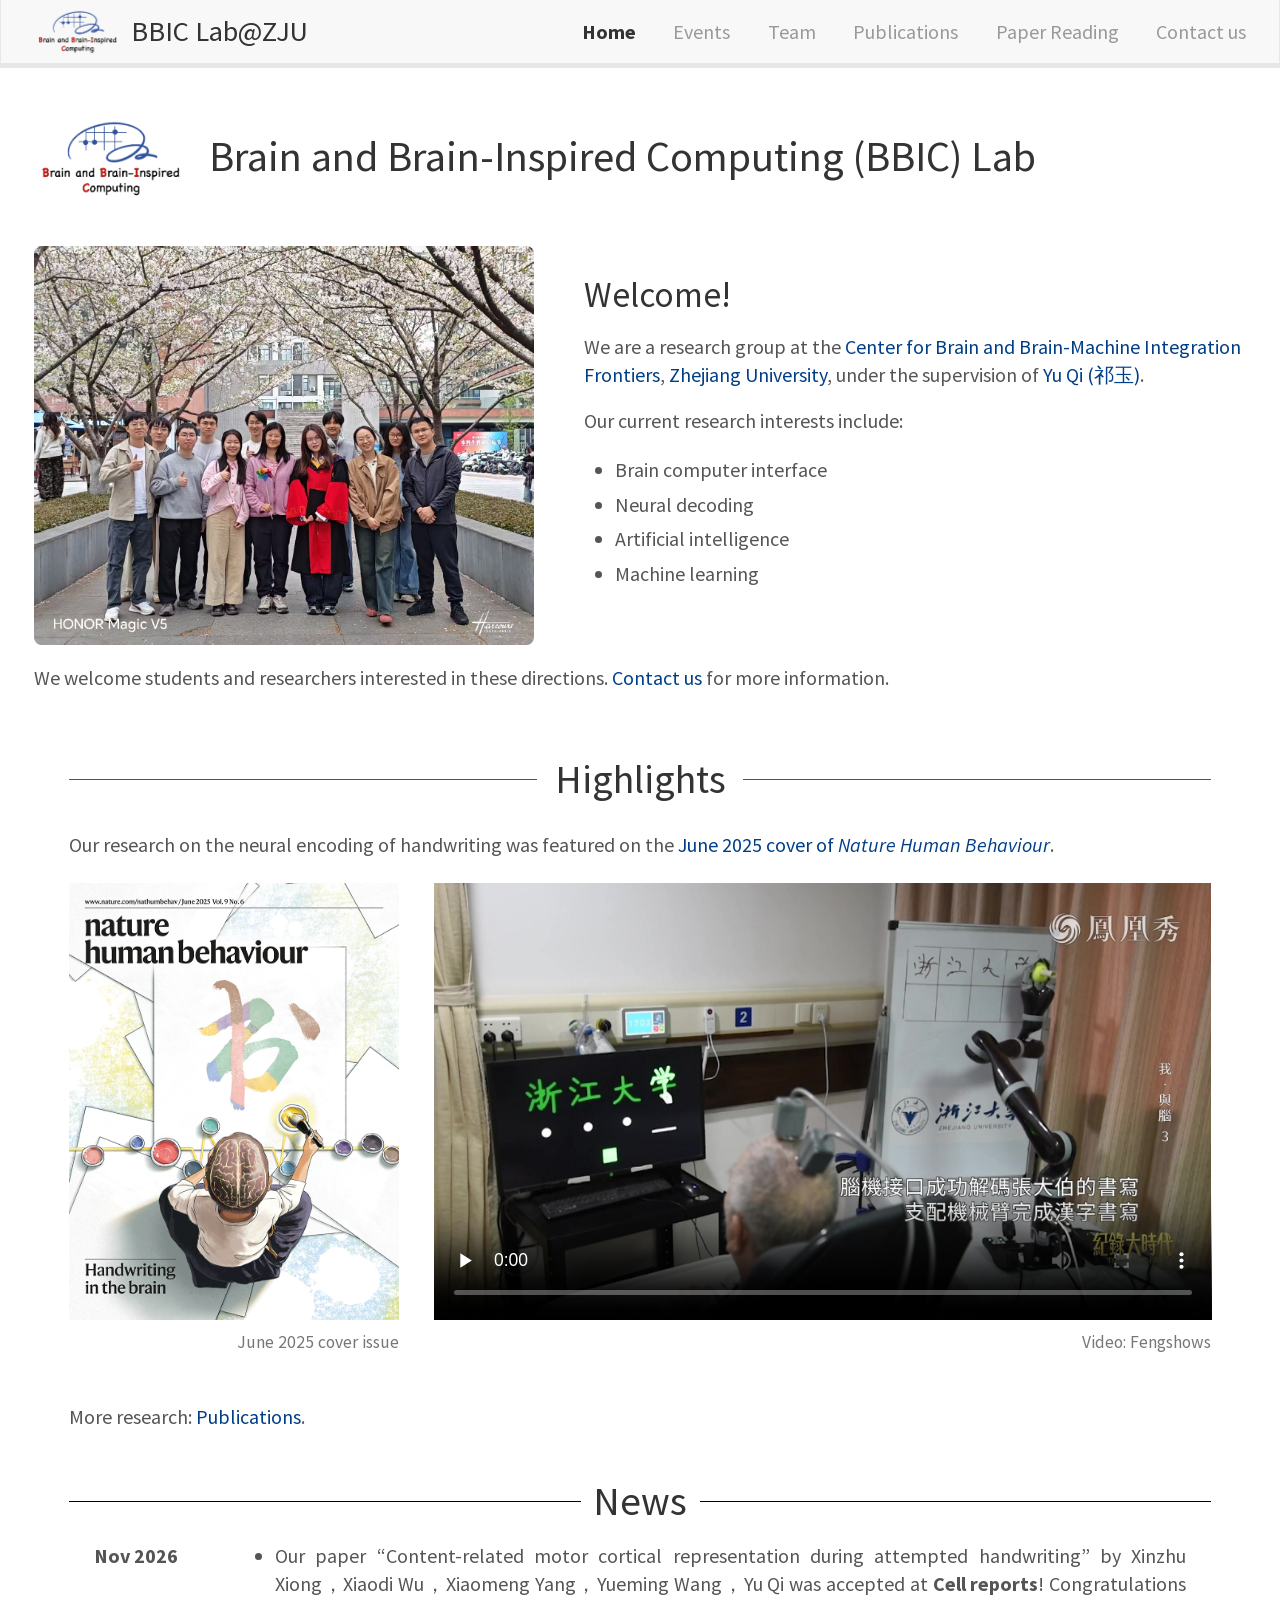
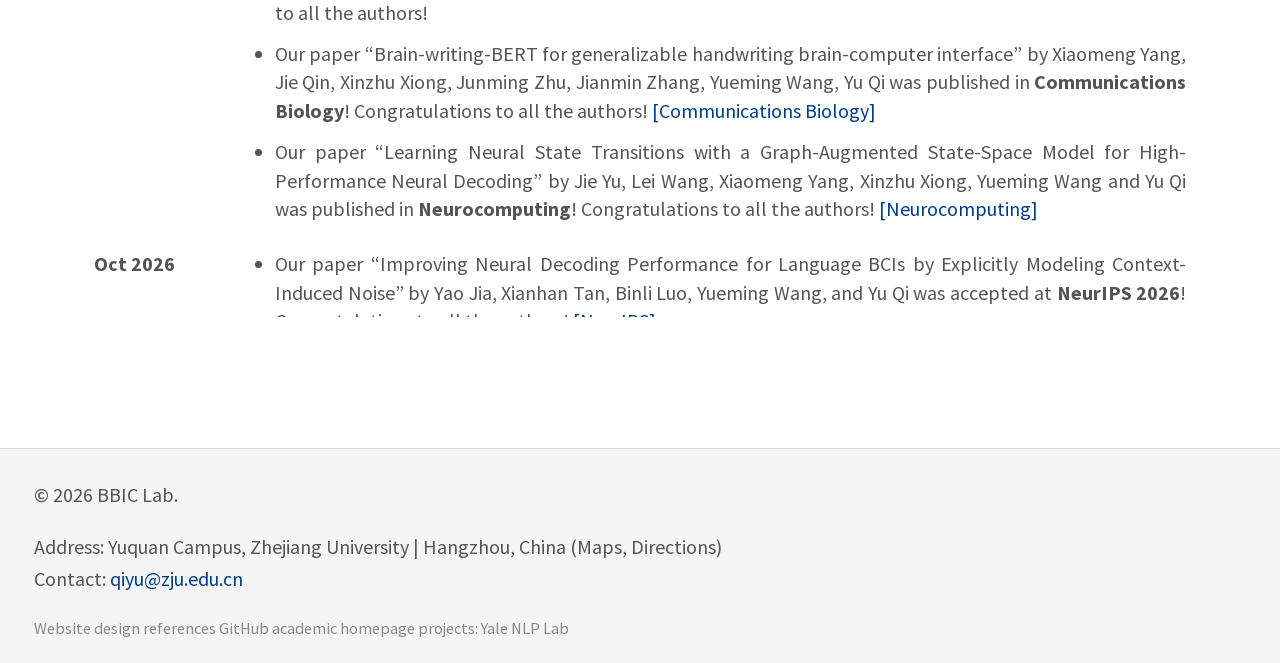
==== index.html @ d71451fb "Update student profiles" ====
<!DOCTYPE html>
<html lang="en">
<head>
  <meta charset="utf-8">
  <meta name="viewport" content="width=device-width, initial-scale=1">
  <meta name="description" content="BBIC Lab: brain-computer interfaces, neural decoding, and brain-inspired intelligence.">
  <meta name="bbic-site-version" content="8b579fb703d6">
  <title>BBIC Lab — Home</title>
  <link rel="icon" type="image/x-icon" href="./assets/lab/favicon.ico">
  <link rel="icon" type="image/png" sizes="16x16" href="./assets/lab/favicon-16x16.png">
  <link rel="icon" type="image/png" sizes="32x32" href="./assets/lab/favicon-32x32.png">
  <link rel="stylesheet" href="./assets/lab/vendor/yale-lumen.css">
  <link rel="stylesheet" href="./assets/lab/lab.css?v=5eefea63ca54">
  <script src="./assets/lab/site.js?v=d4b0a9f51aa5" defer></script>
</head>
<body class="lab-site">
  <a class="skip-link" href="#main">Skip to content</a>
  <header>
    <nav class="navbar navbar-default navbar-fixed-top" aria-label="Main navigation">
      <div class="container-fluid">
        <div class="navbar-header">
          <button class="navbar-toggle collapsed" type="button" aria-controls="lab-navigation" aria-expanded="false" aria-label="Toggle navigation" data-nav-toggle>
            <span class="icon-bar"></span><span class="icon-bar"></span><span class="icon-bar"></span>
          </button>
          <a class="navbar-brand" href="./?v=8b579fb703d6">
            <img class="lab-logo" src="./assets/lab/bbic-logo.png" width="1375" height="809" alt="">
            <span>BBIC Lab@ZJU</span>
          </a>
        </div>
        <div class="collapse navbar-collapse" id="lab-navigation">
          <ul class="nav navbar-nav navbar-right">
            <li class="active"><a href="./?v=8b579fb703d6" aria-current="page">Home</a></li><li><a href="./events/?v=8b579fb703d6">Events</a></li><li><a href="./team/?v=8b579fb703d6">Team</a></li><li><a href="./publications/?v=8b579fb703d6">Publications</a></li><li><a href="./paper-reading/?v=8b579fb703d6">Paper Reading</a></li><li><a href="./opportunities/?v=8b579fb703d6">Contact us</a></li>
          </ul>
        </div>
      </div>
    </nav>
  </header>
  <main class="container-fluid lab-main" id="main">
    <section class="home-intro" aria-labelledby="lab-title">
      <header class="home-heading">
        <img class="home-heading-logo" src="assets/lab/bbic-logo.png" width="1375" height="809" alt="BBIC Lab logo">
        <h1 id="lab-title">Brain and Brain-Inspired Computing (BBIC) Lab</h1>
      </header>
      <div class="home-intro-content">
        <figure class="home-photo">
          <img src="assets/lab/lab-group.jpg" width="1352" height="1080" alt="BBIC Lab group photo">
        </figure>
        <h2 class="welcome-title">Welcome!</h2>
        <p>We are a research group at the
          <a href="http://www.bbmi.zju.edu.cn/">Center for Brain and Brain-Machine Integration Frontiers</a>,
          <a href="https://www.zju.edu.cn/english/">Zhejiang University</a>,
          under the supervision of <a href="yuqi/">Yu Qi (祁玉)</a>.</p>
        <p>Our current research interests include:</p>
        <ul class="research-areas"><li>Brain computer interface</li><li>Neural decoding</li><li>Artificial intelligence</li><li>Machine learning</li></ul>
        <p class="home-recruitment">We welcome students and researchers interested in these directions. <a href="./opportunities/?v=8b579fb703d6">Contact us</a> for more information.</p>
      </div>
    </section>
    <section class="research-feature" aria-labelledby="research-feature-title">
      <h2 class="line-through-title" id="research-feature-title"><span>Highlights</span></h2>
      <p class="research-feature-intro">Our research on the neural encoding of handwriting was featured on the
        <a href="https://www.nature.com/nathumbehav/volumes/9/issues/6">June 2025 cover of <em>Nature Human Behaviour</em></a>.</p>
      <div class="research-media">
      <figure class="research-cover">
        <a href="https://www.nature.com/nathumbehav/volumes/9/issues/6" aria-label="View the June 2025 Nature Human Behaviour cover issue">
          <img src="assets/lab/nature-human-behaviour-june-2025.png?v=d28f32dc34e9" width="827" height="1098" loading="lazy"
            alt="Nature Human Behaviour, June 2025 cover: Handwriting in the brain">
        </a>
        <figcaption><a href="https://www.nature.com/nathumbehav/volumes/9/issues/6">June 2025 cover issue</a></figcaption>
      </figure>
      <figure class="research-video">
        <video controls playsinline preload="none" width="1920" height="1080"
          poster="assets/lab/videos/recent-research-poster.jpg?v=3a0045e89f67" aria-label="BBIC Lab research video">
          <source src="assets/lab/videos/recent-research-1080p.mp4" type="video/mp4">
          Your browser does not support embedded video. <a href="assets/lab/videos/recent-research-1080p.mp4">Download the video</a>.
        </video>
        <figcaption>Video: <a href="https://www.fengshows.com/video/14ddc23a-3da1-4588-87b2-84bfd05ef2bc">Fengshows</a></figcaption>
      </figure>
      </div>
      <p class="research-more">More research: <a href="./publications/?v=8b579fb703d6">Publications</a>.</p>
    </section>
    <section class="news-block" aria-labelledby="news-title">
      <h2 class="line-through-title" id="news-title"><span>News</span></h2>
      <div class="news-scroll" role="region" aria-label="Lab news" tabindex="0">
        <dl class="news-list">
          <div class="news-entry">
            <dt>Nov 2026</dt>
            <dd><ul><li>Our paper “Content-related motor cortical representation during attempted handwriting” by Xinzhu Xiong，Xiaodi Wu，Xiaomeng Yang，Yueming Wang，Yu Qi was accepted at <strong>Cell reports</strong>! Congratulations to all the authors!</li><li>Our paper “Brain-writing-BERT for generalizable handwriting brain-computer interface” by Xiaomeng Yang, Jie Qin, Xinzhu Xiong, Junming Zhu, Jianmin Zhang, Yueming Wang, Yu Qi was published in <strong>Communications Biology</strong>! Congratulations to all the authors! <a href="https://www.nature.com/articles/s42003-026-11194-9_reference.pdf">[Communications Biology]</a></li><li>Our paper “Learning Neural State Transitions with a Graph-Augmented State-Space Model for High-Performance Neural Decoding” by Jie Yu, Lei Wang, Xiaomeng Yang, Xinzhu Xiong, Yueming Wang and Yu Qi was published in <strong>Neurocomputing</strong>! Congratulations to all the authors! <a href="https://www.sciencedirect.com/science/article/abs/pii/S0925231226029243">[Neurocomputing]</a></li></ul></dd>
          </div>
          <div class="news-entry">
            <dt>Oct 2026</dt>
            <dd><ul><li>Our paper “Improving Neural Decoding Performance for Language BCIs by Explicitly Modeling Context-Induced Noise” by Yao Jia, Xianhan Tan, Binli Luo, Yueming Wang, and Yu Qi was accepted at <strong>NeurIPS 2026</strong>! Congratulations to all the authors! <a href="https://neurips.cc/virtual/2026/loc/sydney/poster/148927">[NeurIPS]</a></li></ul></dd>
          </div>
        </dl>
      </div>
    </section>
  </main>
  <footer class="lab-footer">
    <div class="container-fluid">
      <p>© 2026 BBIC Lab.</p>
      <p>Address: Yuquan Campus, <a href="https://www.zju.edu.cn/english/">Zhejiang University</a> | Hangzhou, China
        (<a href="https://www.google.com/maps/search/?api=1&amp;query=Yuquan+Campus%2C+Zhejiang+University%2C+Hangzhou%2C+China" target="_blank" rel="noopener noreferrer">Maps</a>,
        <a href="https://www.google.com/maps/dir/?api=1&amp;destination=Yuquan+Campus%2C+Zhejiang+University%2C+Hangzhou%2C+China" target="_blank" rel="noopener noreferrer">Directions</a>)<br>
        Contact: <a href="mailto:qiyu@zju.edu.cn">qiyu@zju.edu.cn</a></p>
      <p class="design-credit">Website design references GitHub academic homepage projects:
        <a href="https://github.com/yale-nlp/yale-nlp.github.io">Yale NLP Lab</a></p>
    </div>
  </footer>
</body>
</html>
---- assets/lab/vendor/yale-lumen.css ----
/* Adapted from Yale NLP Lab: https://github.com/yale-nlp/yale-nlp.github.io
 * Bootstrap / Bootswatch Lumen; original copyright notices follow.
 * Local changes: self-host Source Sans Pro; remove an unused placeholder font-face.
 * Provenance: docs/design-sources.md. Third-party notices: LICENSES.txt, fonts/OFL.txt.
 */
@font-face{font-family:'Source Sans Pro';font-style:normal;font-weight:300;font-display:swap;src:url('fonts/SourceSansPro-Light.ttf') format('truetype');}
@font-face{font-family:'Source Sans Pro';font-style:normal;font-weight:400;font-display:swap;src:url('fonts/SourceSansPro-Regular.ttf') format('truetype');}
@font-face{font-family:'Source Sans Pro';font-style:normal;font-weight:700;font-display:swap;src:url('fonts/SourceSansPro-Bold.ttf') format('truetype');}
@font-face{font-family:'Source Sans Pro';font-style:italic;font-weight:400;font-display:swap;src:url('fonts/SourceSansPro-Italic.ttf') format('truetype');}
/*!
 * Bootstrap v3.3.7 (http://getbootstrap.com)
 * Copyright 2011-2016 Twitter, Inc.
 * Licensed under MIT (https://github.com/twbs/bootstrap/blob/master/LICENSE)
 *//*! normalize.css v3.0.3 | MIT License | github.com/necolas/normalize.css */html{font-family:sans-serif;-ms-text-size-adjust:100%;-webkit-text-size-adjust:100%}body{margin:0}article,aside,details,figcaption,figure,footer,header,hgroup,main,menu,nav,section,summary{display:block}audio,canvas,progress,video{display:inline-block;vertical-align:baseline}audio:not([controls]){display:none;height:0}[hidden],template{display:none}a{background-color:transparent}a:active,a:hover{outline:0}abbr[title]{border-bottom:1px dotted}b,strong{font-weight:bold}dfn{font-style:italic}h1{font-size:2em;margin:0.67em 0}mark{background:#ff0;color:#000}small{font-size:80%}sub,sup{font-size:75%;line-height:0;position:relative;vertical-align:baseline}sup{top:-0.5em}sub{bottom:-0.25em}img{border:0}svg:not(:root){overflow:hidden}figure{margin:1em 40px}hr{box-sizing:content-box;height:0}pre{overflow:auto}code,kbd,pre,samp{font-family:monospace, monospace;font-size:1em}button,input,optgroup,select,textarea{color:inherit;font:inherit;margin:0}button{overflow:visible}button,select{text-transform:none}button,html input[type="button"],input[type="reset"],input[type="submit"]{-webkit-appearance:button;cursor:pointer}button[disabled],html input[disabled]{cursor:default}button::-moz-focus-inner,input::-moz-focus-inner{border:0;padding:0}input{line-height:normal}input[type="checkbox"],input[type="radio"]{box-sizing:border-box;padding:0}input[type="number"]::-webkit-inner-spin-button,input[type="number"]::-webkit-outer-spin-button{height:auto}input[type="search"]{-webkit-appearance:textfield;box-sizing:content-box}input[type="search"]::-webkit-search-cancel-button,input[type="search"]::-webkit-search-decoration{-webkit-appearance:none}fieldset{border:1px solid #c0c0c0;margin:0 2px;padding:0.35em 0.625em 0.75em}legend{border:0;padding:0}textarea{overflow:auto}optgroup{font-weight:bold}table{border-collapse:collapse;border-spacing:0}td,th{padding:0}/*! Source: https://github.com/h5bp/html5-boilerplate/blob/master/src/css/main.css */@media print{*,*:before,*:after{background:transparent !important;color:#000 !important;box-shadow:none !important;text-shadow:none !important}a,a:visited{text-decoration:underline}a[href]:after{content:" (" attr(href) ")"}abbr[title]:after{content:" (" attr(title) ")"}a[href^="#"]:after,a[href^="javascript:"]:after{content:""}pre,blockquote{border:1px solid #999;page-break-inside:avoid}thead{display:table-header-group}tr,img{page-break-inside:avoid}img{max-width:100% !important}p,h2,h3{orphans:3;widows:3}h2,h3{page-break-after:avoid}.navbar{display:none}.btn>.caret,.dropup>.btn>.caret{border-top-color:#000 !important}.label{border:1px solid #000}.table{border-collapse:collapse !important}.table td,.table th{background-color:#fff !important}.table-bordered th,.table-bordered td{border:1px solid #ddd !important}}.glyphicon{position:relative;top:1px;display:inline-block;font-family:'Open Sans';font-style:normal;font-weight:normal;line-height:1;-webkit-font-smoothing:antialiased;-moz-osx-font-smoothing:grayscale}.glyphicon-asterisk:before{content:"\002a"}.glyphicon-plus:before{content:"\002b"}.glyphicon-euro:before,.glyphicon-eur:before{content:"\20ac"}.glyphicon-minus:before{content:"\2212"}.glyphicon-cloud:before{content:"\2601"}.glyphicon-envelope:before{content:"\2709"}.glyphicon-pencil:before{content:"\270f"}.glyphicon-glass:before{content:"\e001"}.glyphicon-music:before{content:"\e002"}.glyphicon-search:before{content:"\e003"}.glyphicon-heart:before{content:"\e005"}.glyphicon-star:before{content:"\e006"}.glyphicon-star-empty:before{content:"\e007"}.glyphicon-user:before{content:"\e008"}.glyphicon-film:before{content:"\e009"}.glyphicon-th-large:before{content:"\e010"}.glyphicon-th:before{content:"\e011"}.glyphicon-th-list:before{content:"\e012"}.glyphicon-ok:before{content:"\e013"}.glyphicon-remove:before{content:"\e014"}.glyphicon-zoom-in:before{content:"\e015"}.glyphicon-zoom-out:before{content:"\e016"}.glyphicon-off:before{content:"\e017"}.glyphicon-signal:before{content:"\e018"}.glyphicon-cog:before{content:"\e019"}.glyphicon-trash:before{content:"\e020"}.glyphicon-home:before{content:"\e021"}.glyphicon-file:before{content:"\e022"}.glyphicon-time:before{content:"\e023"}.glyphicon-road:before{content:"\e024"}.glyphicon-download-alt:before{content:"\e025"}.glyphicon-download:before{content:"\e026"}.glyphicon-upload:before{content:"\e027"}.glyphicon-inbox:before{content:"\e028"}.glyphicon-play-circle:before{content:"\e029"}.glyphicon-repeat:before{content:"\e030"}.glyphicon-refresh:before{content:"\e031"}.glyphicon-list-alt:before{content:"\e032"}.glyphicon-lock:before{content:"\e033"}.glyphicon-flag:before{content:"\e034"}.glyphicon-headphones:before{content:"\e035"}.glyphicon-volume-off:before{content:"\e036"}.glyphicon-volume-down:before{content:"\e037"}.glyphicon-volume-up:before{content:"\e038"}.glyphicon-qrcode:before{content:"\e039"}.glyphicon-barcode:before{content:"\e040"}.glyphicon-tag:before{content:"\e041"}.glyphicon-tags:before{content:"\e042"}.glyphicon-book:before{content:"\e043"}.glyphicon-bookmark:before{content:"\e044"}.glyphicon-print:before{content:"\e045"}.glyphicon-camera:before{content:"\e046"}.glyphicon-font:before{content:"\e047"}.glyphicon-bold:before{content:"\e048"}.glyphicon-italic:before{content:"\e049"}.glyphicon-text-height:before{content:"\e050"}.glyphicon-text-width:before{content:"\e051"}.glyphicon-align-left:before{content:"\e052"}.glyphicon-align-center:before{content:"\e053"}.glyphicon-align-right:before{content:"\e054"}.glyphicon-align-justify:before{content:"\e055"}.glyphicon-list:before{content:"\e056"}.glyphicon-indent-left:before{content:"\e057"}.glyphicon-indent-right:before{content:"\e058"}.glyphicon-facetime-video:before{content:"\e059"}.glyphicon-picture:before{content:"\e060"}.glyphicon-map-marker:before{content:"\e062"}.glyphicon-adjust:before{content:"\e063"}.glyphicon-tint:before{content:"\e064"}.glyphicon-edit:before{content:"\e065"}.glyphicon-share:before{content:"\e066"}.glyphicon-check:before{content:"\e067"}.glyphicon-move:before{content:"\e068"}.glyphicon-step-backward:before{content:"\e069"}.glyphicon-fast-backward:before{content:"\e070"}.glyphicon-backward:before{content:"\e071"}.glyphicon-play:before{content:"\e072"}.glyphicon-pause:before{content:"\e073"}.glyphicon-stop:before{content:"\e074"}.glyphicon-forward:before{content:"\e075"}.glyphicon-fast-forward:before{content:"\e076"}.glyphicon-step-forward:before{content:"\e077"}.glyphicon-eject:before{content:"\e078"}.glyphicon-chevron-left:before{content:"\e079"}.glyphicon-chevron-right:before{content:"\e080"}.glyphicon-plus-sign:before{content:"\e081"}.glyphicon-minus-sign:before{content:"\e082"}.glyphicon-remove-sign:before{content:"\e083"}.glyphicon-ok-sign:before{content:"\e084"}.glyphicon-question-sign:before{content:"\e085"}.glyphicon-info-sign:before{content:"\e086"}.glyphicon-screenshot:before{content:"\e087"}.glyphicon-remove-circle:before{content:"\e088"}.glyphicon-ok-circle:before{content:"\e089"}.glyphicon-ban-circle:before{content:"\e090"}.glyphicon-arrow-left:before{content:"\e091"}.glyphicon-arrow-right:before{content:"\e092"}.glyphicon-arrow-up:before{content:"\e093"}.glyphicon-arrow-down:before{content:"\e094"}.glyphicon-share-alt:before{content:"\e095"}.glyphicon-resize-full:before{content:"\e096"}.glyphicon-resize-small:before{content:"\e097"}.glyphicon-exclamation-sign:before{content:"\e101"}.glyphicon-gift:before{content:"\e102"}.glyphicon-leaf:before{content:"\e103"}.glyphicon-fire:before{content:"\e104"}.glyphicon-eye-open:before{content:"\e105"}.glyphicon-eye-close:before{content:"\e106"}.glyphicon-warning-sign:before{content:"\e107"}.glyphicon-plane:before{content:"\e108"}.glyphicon-calendar:before{content:"\e109"}.glyphicon-random:before{content:"\e110"}.glyphicon-comment:before{content:"\e111"}.glyphicon-magnet:before{content:"\e112"}.glyphicon-chevron-up:before{content:"\e113"}.glyphicon-chevron-down:before{content:"\e114"}.glyphicon-retweet:before{content:"\e115"}.glyphicon-shopping-cart:before{content:"\e116"}.glyphicon-folder-close:before{content:"\e117"}.glyphicon-folder-open:before{content:"\e118"}.glyphicon-resize-vertical:before{content:"\e119"}.glyphicon-resize-horizontal:before{content:"\e120"}.glyphicon-hdd:before{content:"\e121"}.glyphicon-bullhorn:before{content:"\e122"}.glyphicon-bell:before{content:"\e123"}.glyphicon-certificate:before{content:"\e124"}.glyphicon-thumbs-up:before{content:"\e125"}.glyphicon-thumbs-down:before{content:"\e126"}.glyphicon-hand-right:before{content:"\e127"}.glyphicon-hand-left:before{content:"\e128"}.glyphicon-hand-up:before{content:"\e129"}.glyphicon-hand-down:before{content:"\e130"}.glyphicon-circle-arrow-right:before{content:"\e131"}.glyphicon-circle-arrow-left:before{content:"\e132"}.glyphicon-circle-arrow-up:before{content:"\e133"}.glyphicon-circle-arrow-down:before{content:"\e134"}.glyphicon-globe:before{content:"\e135"}.glyphicon-wrench:before{content:"\e136"}.glyphicon-tasks:before{content:"\e137"}.glyphicon-filter:before{content:"\e138"}.glyphicon-briefcase:before{content:"\e139"}.glyphicon-fullscreen:before{content:"\e140"}.glyphicon-dashboard:before{content:"\e141"}.glyphicon-paperclip:before{content:"\e142"}.glyphicon-heart-empty:before{content:"\e143"}.glyphicon-link:before{content:"\e144"}.glyphicon-phone:before{content:"\e145"}.glyphicon-pushpin:before{content:"\e146"}.glyphicon-usd:before{content:"\e148"}.glyphicon-gbp:before{content:"\e149"}.glyphicon-sort:before{content:"\e150"}.glyphicon-sort-by-alphabet:before{content:"\e151"}.glyphicon-sort-by-alphabet-alt:before{content:"\e152"}.glyphicon-sort-by-order:before{content:"\e153"}.glyphicon-sort-by-order-alt:before{content:"\e154"}.glyphicon-sort-by-attributes:before{content:"\e155"}.glyphicon-sort-by-attributes-alt:before{content:"\e156"}.glyphicon-unchecked:before{content:"\e157"}.glyphicon-expand:before{content:"\e158"}.glyphicon-collapse-down:before{content:"\e159"}.glyphicon-collapse-up:before{content:"\e160"}.glyphicon-log-in:before{content:"\e161"}.glyphicon-flash:before{content:"\e162"}.glyphicon-log-out:before{content:"\e163"}.glyphicon-new-window:before{content:"\e164"}.glyphicon-record:before{content:"\e165"}.glyphicon-save:before{content:"\e166"}.glyphicon-open:before{content:"\e167"}.glyphicon-saved:before{content:"\e168"}.glyphicon-import:before{content:"\e169"}.glyphicon-export:before{content:"\e170"}.glyphicon-send:before{content:"\e171"}.glyphicon-floppy-disk:before{content:"\e172"}.glyphicon-floppy-saved:before{content:"\e173"}.glyphicon-floppy-remove:before{content:"\e174"}.glyphicon-floppy-save:before{content:"\e175"}.glyphicon-floppy-open:before{content:"\e176"}.glyphicon-credit-card:before{content:"\e177"}.glyphicon-transfer:before{content:"\e178"}.glyphicon-cutlery:before{content:"\e179"}.glyphicon-header:before{content:"\e180"}.glyphicon-compressed:before{content:"\e181"}.glyphicon-earphone:before{content:"\e182"}.glyphicon-phone-alt:before{content:"\e183"}.glyphicon-tower:before{content:"\e184"}.glyphicon-stats:before{content:"\e185"}.glyphicon-sd-video:before{content:"\e186"}.glyphicon-hd-video:before{content:"\e187"}.glyphicon-subtitles:before{content:"\e188"}.glyphicon-sound-stereo:before{content:"\e189"}.glyphicon-sound-dolby:before{content:"\e190"}.glyphicon-sound-5-1:before{content:"\e191"}.glyphicon-sound-6-1:before{content:"\e192"}.glyphicon-sound-7-1:before{content:"\e193"}.glyphicon-copyright-mark:before{content:"\e194"}.glyphicon-registration-mark:before{content:"\e195"}.glyphicon-cloud-download:before{content:"\e197"}.glyphicon-cloud-upload:before{content:"\e198"}.glyphicon-tree-conifer:before{content:"\e199"}.glyphicon-tree-deciduous:before{content:"\e200"}.glyphicon-cd:before{content:"\e201"}.glyphicon-save-file:before{content:"\e202"}.glyphicon-open-file:before{content:"\e203"}.glyphicon-level-up:before{content:"\e204"}.glyphicon-copy:before{content:"\e205"}.glyphicon-paste:before{content:"\e206"}.glyphicon-alert:before{content:"\e209"}.glyphicon-equalizer:before{content:"\e210"}.glyphicon-king:before{content:"\e211"}.glyphicon-queen:before{content:"\e212"}.glyphicon-pawn:before{content:"\e213"}.glyphicon-bishop:before{content:"\e214"}.glyphicon-knight:before{content:"\e215"}.glyphicon-baby-formula:before{content:"\e216"}.glyphicon-tent:before{content:"\26fa"}.glyphicon-blackboard:before{content:"\e218"}.glyphicon-bed:before{content:"\e219"}.glyphicon-apple:before{content:"\f8ff"}.glyphicon-erase:before{content:"\e221"}.glyphicon-hourglass:before{content:"\231b"}.glyphicon-lamp:before{content:"\e223"}.glyphicon-duplicate:before{content:"\e224"}.glyphicon-piggy-bank:before{content:"\e225"}.glyphicon-scissors:before{content:"\e226"}.glyphicon-bitcoin:before{content:"\e227"}.glyphicon-btc:before{content:"\e227"}.glyphicon-xbt:before{content:"\e227"}.glyphicon-yen:before{content:"\00a5"}.glyphicon-jpy:before{content:"\00a5"}.glyphicon-ruble:before{content:"\20bd"}.glyphicon-rub:before{content:"\20bd"}.glyphicon-scale:before{content:"\e230"}.glyphicon-ice-lolly:before{content:"\e231"}.glyphicon-ice-lolly-tasted:before{content:"\e232"}.glyphicon-education:before{content:"\e233"}.glyphicon-option-horizontal:before{content:"\e234"}.glyphicon-option-vertical:before{content:"\e235"}.glyphicon-menu-hamburger:before{content:"\e236"}.glyphicon-modal-window:before{content:"\e237"}.glyphicon-oil:before{content:"\e238"}.glyphicon-grain:before{content:"\e239"}.glyphicon-sunglasses:before{content:"\e240"}.glyphicon-text-size:before{content:"\e241"}.glyphicon-text-color:before{content:"\e242"}.glyphicon-text-background:before{content:"\e243"}.glyphicon-object-align-top:before{content:"\e244"}.glyphicon-object-align-bottom:before{content:"\e245"}.glyphicon-object-align-horizontal:before{content:"\e246"}.glyphicon-object-align-left:before{content:"\e247"}.glyphicon-object-align-vertical:before{content:"\e248"}.glyphicon-object-align-right:before{content:"\e249"}.glyphicon-triangle-right:before{content:"\e250"}.glyphicon-triangle-left:before{content:"\e251"}.glyphicon-triangle-bottom:before{content:"\e252"}.glyphicon-triangle-top:before{content:"\e253"}.glyphicon-console:before{content:"\e254"}.glyphicon-superscript:before{content:"\e255"}.glyphicon-subscript:before{content:"\e256"}.glyphicon-menu-left:before{content:"\e257"}.glyphicon-menu-right:before{content:"\e258"}.glyphicon-menu-down:before{content:"\e259"}.glyphicon-menu-up:before{content:"\e260"}*{-webkit-box-sizing:border-box;-moz-box-sizing:border-box;box-sizing:border-box}*:before,*:after{-webkit-box-sizing:border-box;-moz-box-sizing:border-box;box-sizing:border-box}html{font-size:10px;-webkit-tap-highlight-color:transparent}body{font-family:"Source Sans Pro","Helvetica Neue",Helvetica,Arial,sans-serif;font-size:16px;line-height:1.428571429;color:#555;background-color:#fff}input,button,select,textarea{font-family:inherit;font-size:inherit;line-height:inherit}a{color:#158CBA;text-decoration:none}a:hover,a:focus{color:#158CBA;text-decoration:underline}a:focus{outline:5px auto -webkit-focus-ring-color;outline-offset:-2px}figure{margin:0}img{vertical-align:middle}.img-responsive{display:block;max-width:100%;height:auto}.img-rounded{border-radius:5px}.img-thumbnail{padding:4px;line-height:1.428571429;background-color:#fff;border:1px solid #eee;border-radius:4px;-webkit-transition:all 0.2s ease-in-out;-o-transition:all 0.2s ease-in-out;transition:all 0.2s ease-in-out;display:inline-block;max-width:100%;height:auto}.img-circle{border-radius:50%}hr{margin-top:22px;margin-bottom:22px;border:0;border-top:1px solid #eee}.sr-only{position:absolute;width:1px;height:1px;margin:-1px;padding:0;overflow:hidden;clip:rect(0, 0, 0, 0);border:0}.sr-only-focusable:active,.sr-only-focusable:focus{position:static;width:auto;height:auto;margin:0;overflow:visible;clip:auto}[role="button"]{cursor:pointer}h1,h2,h3,h4,h5,h6,.h1,.h2,.h3,.h4,.h5,.h6{font-family:inherit;font-weight:400;line-height:1.1;color:#333}h1 small,h1 .small,h2 small,h2 .small,h3 small,h3 .small,h4 small,h4 .small,h5 small,h5 .small,h6 small,h6 .small,.h1 small,.h1 .small,.h2 small,.h2 .small,.h3 small,.h3 .small,.h4 small,.h4 .small,.h5 small,.h5 .small,.h6 small,.h6 .small{font-weight:normal;line-height:1;color:#999}h1,.h1,h2,.h2,h3,.h3{margin-top:22px;margin-bottom:11px}h1 small,h1 .small,.h1 small,.h1 .small,h2 small,h2 .small,.h2 small,.h2 .small,h3 small,h3 .small,.h3 small,.h3 .small{font-size:65%}h4,.h4,h5,.h5,h6,.h6{margin-top:11px;margin-bottom:11px}h4 small,h4 .small,.h4 small,.h4 .small,h5 small,h5 .small,.h5 small,.h5 .small,h6 small,h6 .small,.h6 small,.h6 .small{font-size:75%}h1,.h1{font-size:41px}h2,.h2{font-size:34px}h3,.h3{font-size:28px}h4,.h4{font-size:20px}h5,.h5{font-size:16px}h6,.h6{font-size:14px}p{margin:0 0 11px}.lead{margin-bottom:22px;font-size:18px;font-weight:300;line-height:1.4}@media (min-width: 768px){.lead{font-size:24px}}small,.small{font-size:87%}mark,.mark{background-color:#FF851B;padding:.2em}.text-left{text-align:left}.text-right{text-align:right}.text-center{text-align:center}.text-justify{text-align:justify}.text-nowrap{white-space:nowrap}.text-lowercase{text-transform:lowercase}.text-uppercase,.initialism{text-transform:uppercase}.text-capitalize{text-transform:capitalize}.text-muted{color:#999}.text-primary{color:#158CBA}a.text-primary:hover,a.text-primary:focus{color:#106a8c}.text-success{color:#fff}a.text-success:hover,a.text-success:focus{color:#e6e6e6}.text-info{color:#fff}a.text-info:hover,a.text-info:focus{color:#e6e6e6}.text-warning{color:#fff}a.text-warning:hover,a.text-warning:focus{color:#e6e6e6}.text-danger{color:#fff}a.text-danger:hover,a.text-danger:focus{color:#e6e6e6}.bg-primary{color:#fff}.bg-primary{background-color:#158CBA}a.bg-primary:hover,a.bg-primary:focus{background-color:#106a8c}.bg-success{background-color:#28B62C}a.bg-success:hover,a.bg-success:focus{background-color:#1f8c22}.bg-info{background-color:#75CAEB}a.bg-info:hover,a.bg-info:focus{background-color:#48b9e5}.bg-warning{background-color:#FF851B}a.bg-warning:hover,a.bg-warning:focus{background-color:#e76b00}.bg-danger{background-color:#FF4136}a.bg-danger:hover,a.bg-danger:focus{background-color:#ff1103}.page-header{padding-bottom:10px;margin:44px 0 22px;border-bottom:1px solid #eee}ul,ol{margin-top:0;margin-bottom:11px}ul ul,ul ol,ol ul,ol ol{margin-bottom:0}.list-unstyled{padding-left:0;list-style:none}.list-inline{padding-left:0;list-style:none;margin-left:-5px}.list-inline>li{display:inline-block;padding-left:5px;padding-right:5px}dl{margin-top:0;margin-bottom:22px}dt,dd{line-height:1.428571429}dt{font-weight:bold}dd{margin-left:0}.dl-horizontal dd:before,.dl-horizontal dd:after{content:" ";display:table}.dl-horizontal dd:after{clear:both}@media (min-width: 768px){.dl-horizontal dt{float:left;width:160px;clear:left;text-align:right;overflow:hidden;text-overflow:ellipsis;white-space:nowrap}.dl-horizontal dd{margin-left:180px}}abbr[title],abbr[data-original-title]{cursor:help;border-bottom:1px dotted #999}.initialism{font-size:90%}blockquote{padding:11px 22px;margin:0 0 22px;font-size:20px;border-left:5px solid #eee}blockquote p:last-child,blockquote ul:last-child,blockquote ol:last-child{margin-bottom:0}blockquote footer,blockquote small,blockquote .small{display:block;font-size:80%;line-height:1.428571429;color:#999}blockquote footer:before,blockquote small:before,blockquote .small:before{content:'\2014 \00A0'}.blockquote-reverse,blockquote.pull-right{padding-right:15px;padding-left:0;border-right:5px solid #eee;border-left:0;text-align:right}.blockquote-reverse footer:before,.blockquote-reverse small:before,.blockquote-reverse .small:before,blockquote.pull-right footer:before,blockquote.pull-right small:before,blockquote.pull-right .small:before{content:''}.blockquote-reverse footer:after,.blockquote-reverse small:after,.blockquote-reverse .small:after,blockquote.pull-right footer:after,blockquote.pull-right small:after,blockquote.pull-right .small:after{content:'\00A0 \2014'}address{margin-bottom:22px;font-style:normal;line-height:1.428571429}code,kbd,pre,samp{font-family:Menlo,Monaco,Consolas,"Courier New",monospace}code{padding:2px 4px;font-size:90%;color:#c7254e;background-color:#f9f2f4;border-radius:4px}kbd{padding:2px 4px;font-size:90%;color:#fff;background-color:#333;border-radius:2px;box-shadow:inset 0 -1px 0 rgba(0,0,0,0.25)}kbd kbd{padding:0;font-size:100%;font-weight:bold;box-shadow:none}pre{display:block;padding:10.5px;margin:0 0 11px;font-size:15px;line-height:1.428571429;word-break:break-all;word-wrap:break-word;color:#333;background-color:#f5f5f5;border:1px solid #ccc;border-radius:4px}pre code{padding:0;font-size:inherit;color:inherit;white-space:pre-wrap;background-color:transparent;border-radius:0}.pre-scrollable{max-height:340px;overflow-y:scroll}.container{margin-right:auto;margin-left:auto;padding-left:15px;padding-right:15px}.container:before,.container:after{content:" ";display:table}.container:after{clear:both}@media (min-width: 768px){.container{width:750px}}@media (min-width: 992px){.container{width:970px}}@media (min-width: 200px){.container{width:1170px}}.container-fluid{margin-right:auto;margin-left:auto;padding-left:15px;padding-right:15px}.container-fluid:before,.container-fluid:after{content:" ";display:table}.container-fluid:after{clear:both}.row{margin-left:-15px;margin-right:-15px}.row:before,.row:after{content:" ";display:table}.row:after{clear:both}.col-xs-1,.col-sm-1,.col-md-1,.col-lg-1,.col-xs-2,.col-sm-2,.col-md-2,.col-lg-2,.col-xs-3,.col-sm-3,.col-md-3,.col-lg-3,.col-xs-4,.col-sm-4,.col-md-4,.col-lg-4,.col-xs-5,.col-sm-5,.col-md-5,.col-lg-5,.col-xs-6,.col-sm-6,.col-md-6,.col-lg-6,.col-xs-7,.col-sm-7,.col-md-7,.col-lg-7,.col-xs-8,.col-sm-8,.col-md-8,.col-lg-8,.col-xs-9,.col-sm-9,.col-md-9,.col-lg-9,.col-xs-10,.col-sm-10,.col-md-10,.col-lg-10,.col-xs-11,.col-sm-11,.col-md-11,.col-lg-11,.col-xs-12,.col-sm-12,.col-md-12,.col-lg-12{position:relative;min-height:1px;padding-left:15px;padding-right:15px}.col-xs-1,.col-xs-2,.col-xs-3,.col-xs-4,.col-xs-5,.col-xs-6,.col-xs-7,.col-xs-8,.col-xs-9,.col-xs-10,.col-xs-11,.col-xs-12{float:left}.col-xs-1{width:8.3333333333%}.col-xs-2{width:16.6666666667%}.col-xs-3{width:25%}.col-xs-4{width:33.3333333333%}.col-xs-5{width:41.6666666667%}.col-xs-6{width:50%}.col-xs-7{width:58.3333333333%}.col-xs-8{width:66.6666666667%}.col-xs-9{width:75%}.col-xs-10{width:83.3333333333%}.col-xs-11{width:91.6666666667%}.col-xs-12{width:100%}.col-xs-pull-0{right:auto}.col-xs-pull-1{right:8.3333333333%}.col-xs-pull-2{right:16.6666666667%}.col-xs-pull-3{right:25%}.col-xs-pull-4{right:33.3333333333%}.col-xs-pull-5{right:41.6666666667%}.col-xs-pull-6{right:50%}.col-xs-pull-7{right:58.3333333333%}.col-xs-pull-8{right:66.6666666667%}.col-xs-pull-9{right:75%}.col-xs-pull-10{right:83.3333333333%}.col-xs-pull-11{right:91.6666666667%}.col-xs-pull-12{right:100%}.col-xs-push-0{left:auto}.col-xs-push-1{left:8.3333333333%}.col-xs-push-2{left:16.6666666667%}.col-xs-push-3{left:25%}.col-xs-push-4{left:33.3333333333%}.col-xs-push-5{left:41.6666666667%}.col-xs-push-6{left:50%}.col-xs-push-7{left:58.3333333333%}.col-xs-push-8{left:66.6666666667%}.col-xs-push-9{left:75%}.col-xs-push-10{left:83.3333333333%}.col-xs-push-11{left:91.6666666667%}.col-xs-push-12{left:100%}.col-xs-offset-0{margin-left:0%}.col-xs-offset-1{margin-left:8.3333333333%}.col-xs-offset-2{margin-left:16.6666666667%}.col-xs-offset-3{margin-left:25%}.col-xs-offset-4{margin-left:33.3333333333%}.col-xs-offset-5{margin-left:41.6666666667%}.col-xs-offset-6{margin-left:50%}.col-xs-offset-7{margin-left:58.3333333333%}.col-xs-offset-8{margin-left:66.6666666667%}.col-xs-offset-9{margin-left:75%}.col-xs-offset-10{margin-left:83.3333333333%}.col-xs-offset-11{margin-left:91.6666666667%}.col-xs-offset-12{margin-left:100%}@media (min-width: 768px){.col-sm-1,.col-sm-2,.col-sm-3,.col-sm-4,.col-sm-5,.col-sm-6,.col-sm-7,.col-sm-8,.col-sm-9,.col-sm-10,.col-sm-11,.col-sm-12{float:left}.col-sm-1{width:8.3333333333%}.col-sm-2{width:16.6666666667%}.col-sm-3{width:25%}.col-sm-4{width:33.3333333333%}.col-sm-5{width:41.6666666667%}.col-sm-6{width:50%}.col-sm-7{width:58.3333333333%}.col-sm-8{width:66.6666666667%}.col-sm-9{width:75%}.col-sm-10{width:83.3333333333%}.col-sm-11{width:91.6666666667%}.col-sm-12{width:100%}.col-sm-pull-0{right:auto}.col-sm-pull-1{right:8.3333333333%}.col-sm-pull-2{right:16.6666666667%}.col-sm-pull-3{right:25%}.col-sm-pull-4{right:33.3333333333%}.col-sm-pull-5{right:41.6666666667%}.col-sm-pull-6{right:50%}.col-sm-pull-7{right:58.3333333333%}.col-sm-pull-8{right:66.6666666667%}.col-sm-pull-9{right:75%}.col-sm-pull-10{right:83.3333333333%}.col-sm-pull-11{right:91.6666666667%}.col-sm-pull-12{right:100%}.col-sm-push-0{left:auto}.col-sm-push-1{left:8.3333333333%}.col-sm-push-2{left:16.6666666667%}.col-sm-push-3{left:25%}.col-sm-push-4{left:33.3333333333%}.col-sm-push-5{left:41.6666666667%}.col-sm-push-6{left:50%}.col-sm-push-7{left:58.3333333333%}.col-sm-push-8{left:66.6666666667%}.col-sm-push-9{left:75%}.col-sm-push-10{left:83.3333333333%}.col-sm-push-11{left:91.6666666667%}.col-sm-push-12{left:100%}.col-sm-offset-0{margin-left:0%}.col-sm-offset-1{margin-left:8.3333333333%}.col-sm-offset-2{margin-left:16.6666666667%}.col-sm-offset-3{margin-left:25%}.col-sm-offset-4{margin-left:33.3333333333%}.col-sm-offset-5{margin-left:41.6666666667%}.col-sm-offset-6{margin-left:50%}.col-sm-offset-7{margin-left:58.3333333333%}.col-sm-offset-8{margin-left:66.6666666667%}.col-sm-offset-9{margin-left:75%}.col-sm-offset-10{margin-left:83.3333333333%}.col-sm-offset-11{margin-left:91.6666666667%}.col-sm-offset-12{margin-left:100%}}@media (min-width: 992px){.col-md-1,.col-md-2,.col-md-3,.col-md-4,.col-md-5,.col-md-6,.col-md-7,.col-md-8,.col-md-9,.col-md-10,.col-md-11,.col-md-12{float:left}.col-md-1{width:8.3333333333%}.col-md-2{width:16.6666666667%}.col-md-3{width:25%}.col-md-4{width:33.3333333333%}.col-md-5{width:41.6666666667%}.col-md-6{width:50%}.col-md-7{width:58.3333333333%}.col-md-8{width:66.6666666667%}.col-md-9{width:75%}.col-md-10{width:83.3333333333%}.col-md-11{width:91.6666666667%}.col-md-12{width:100%}.col-md-pull-0{right:auto}.col-md-pull-1{right:8.3333333333%}.col-md-pull-2{right:16.6666666667%}.col-md-pull-3{right:25%}.col-md-pull-4{right:33.3333333333%}.col-md-pull-5{right:41.6666666667%}.col-md-pull-6{right:50%}.col-md-pull-7{right:58.3333333333%}.col-md-pull-8{right:66.6666666667%}.col-md-pull-9{right:75%}.col-md-pull-10{right:83.3333333333%}.col-md-pull-11{right:91.6666666667%}.col-md-pull-12{right:100%}.col-md-push-0{left:auto}.col-md-push-1{left:8.3333333333%}.col-md-push-2{left:16.6666666667%}.col-md-push-3{left:25%}.col-md-push-4{left:33.3333333333%}.col-md-push-5{left:41.6666666667%}.col-md-push-6{left:50%}.col-md-push-7{left:58.3333333333%}.col-md-push-8{left:66.6666666667%}.col-md-push-9{left:75%}.col-md-push-10{left:83.3333333333%}.col-md-push-11{left:91.6666666667%}.col-md-push-12{left:100%}.col-md-offset-0{margin-left:0%}.col-md-offset-1{margin-left:8.3333333333%}.col-md-offset-2{margin-left:16.6666666667%}.col-md-offset-3{margin-left:25%}.col-md-offset-4{margin-left:33.3333333333%}.col-md-offset-5{margin-left:41.6666666667%}.col-md-offset-6{margin-left:50%}.col-md-offset-7{margin-left:58.3333333333%}.col-md-offset-8{margin-left:66.6666666667%}.col-md-offset-9{margin-left:75%}.col-md-offset-10{margin-left:83.3333333333%}.col-md-offset-11{margin-left:91.6666666667%}.col-md-offset-12{margin-left:100%}}@media (min-width: 200px){.col-lg-1,.col-lg-2,.col-lg-3,.col-lg-4,.col-lg-5,.col-lg-6,.col-lg-7,.col-lg-8,.col-lg-9,.col-lg-10,.col-lg-11,.col-lg-12{float:left}.col-lg-1{width:8.3333333333%}.col-lg-2{width:16.6666666667%}.col-lg-3{width:25%}.col-lg-4{width:33.3333333333%}.col-lg-5{width:41.6666666667%}.col-lg-6{width:50%}.col-lg-7{width:58.3333333333%}.col-lg-8{width:66.6666666667%}.col-lg-9{width:75%}.col-lg-10{width:83.3333333333%}.col-lg-11{width:91.6666666667%}.col-lg-12{width:100%}.col-lg-pull-0{right:auto}.col-lg-pull-1{right:8.3333333333%}.col-lg-pull-2{right:16.6666666667%}.col-lg-pull-3{right:25%}.col-lg-pull-4{right:33.3333333333%}.col-lg-pull-5{right:41.6666666667%}.col-lg-pull-6{right:50%}.col-lg-pull-7{right:58.3333333333%}.col-lg-pull-8{right:66.6666666667%}.col-lg-pull-9{right:75%}.col-lg-pull-10{right:83.3333333333%}.col-lg-pull-11{right:91.6666666667%}.col-lg-pull-12{right:100%}.col-lg-push-0{left:auto}.col-lg-push-1{left:8.3333333333%}.col-lg-push-2{left:16.6666666667%}.col-lg-push-3{left:25%}.col-lg-push-4{left:33.3333333333%}.col-lg-push-5{left:41.6666666667%}.col-lg-push-6{left:50%}.col-lg-push-7{left:58.3333333333%}.col-lg-push-8{left:66.6666666667%}.col-lg-push-9{left:75%}.col-lg-push-10{left:83.3333333333%}.col-lg-push-11{left:91.6666666667%}.col-lg-push-12{left:100%}.col-lg-offset-0{margin-left:0%}.col-lg-offset-1{margin-left:8.3333333333%}.col-lg-offset-2{margin-left:16.6666666667%}.col-lg-offset-3{margin-left:25%}.col-lg-offset-4{margin-left:33.3333333333%}.col-lg-offset-5{margin-left:41.6666666667%}.col-lg-offset-6{margin-left:50%}.col-lg-offset-7{margin-left:58.3333333333%}.col-lg-offset-8{margin-left:66.6666666667%}.col-lg-offset-9{margin-left:75%}.col-lg-offset-10{margin-left:83.3333333333%}.col-lg-offset-11{margin-left:91.6666666667%}.col-lg-offset-12{margin-left:100%}}table{background-color:transparent}caption{padding-top:8px;padding-bottom:8px;color:#999;text-align:left}th{text-align:left}.table{width:100%;max-width:100%;margin-bottom:22px}.table>thead>tr>th,.table>thead>tr>td,.table>tbody>tr>th,.table>tbody>tr>td,.table>tfoot>tr>th,.table>tfoot>tr>td{padding:8px;line-height:1.428571429;vertical-align:top;border-top:1px solid #eee}.table>thead>tr>th{vertical-align:bottom;border-bottom:2px solid #eee}.table>caption+thead>tr:first-child>th,.table>caption+thead>tr:first-child>td,.table>colgroup+thead>tr:first-child>th,.table>colgroup+thead>tr:first-child>td,.table>thead:first-child>tr:first-child>th,.table>thead:first-child>tr:first-child>td{border-top:0}.table>tbody+tbody{border-top:2px solid #eee}.table .table{background-color:#fff}.table-condensed>thead>tr>th,.table-condensed>thead>tr>td,.table-condensed>tbody>tr>th,.table-condensed>tbody>tr>td,.table-condensed>tfoot>tr>th,.table-condensed>tfoot>tr>td{padding:5px}.table-bordered{border:1px solid #eee}.table-bordered>thead>tr>th,.table-bordered>thead>tr>td,.table-bordered>tbody>tr>th,.table-bordered>tbody>tr>td,.table-bordered>tfoot>tr>th,.table-bordered>tfoot>tr>td{border:1px solid #eee}.table-bordered>thead>tr>th,.table-bordered>thead>tr>td{border-bottom-width:2px}.table-striped>tbody>tr:nth-of-type(odd){background-color:#f9f9f9}.table-hover>tbody>tr:hover{background-color:#f5f5f5}table col[class*="col-"]{position:static;float:none;display:table-column}table td[class*="col-"],table th[class*="col-"]{position:static;float:none;display:table-cell}.table>thead>tr>td.active,.table>thead>tr>th.active,.table>thead>tr.active>td,.table>thead>tr.active>th,.table>tbody>tr>td.active,.table>tbody>tr>th.active,.table>tbody>tr.active>td,.table>tbody>tr.active>th,.table>tfoot>tr>td.active,.table>tfoot>tr>th.active,.table>tfoot>tr.active>td,.table>tfoot>tr.active>th{background-color:#f5f5f5}.table-hover>tbody>tr>td.active:hover,.table-hover>tbody>tr>th.active:hover,.table-hover>tbody>tr.active:hover>td,.table-hover>tbody>tr:hover>.active,.table-hover>tbody>tr.active:hover>th{background-color:#e8e8e8}.table>thead>tr>td.success,.table>thead>tr>th.success,.table>thead>tr.success>td,.table>thead>tr.success>th,.table>tbody>tr>td.success,.table>tbody>tr>th.success,.table>tbody>tr.success>td,.table>tbody>tr.success>th,.table>tfoot>tr>td.success,.table>tfoot>tr>th.success,.table>tfoot>tr.success>td,.table>tfoot>tr.success>th{background-color:#28B62C}.table-hover>tbody>tr>td.success:hover,.table-hover>tbody>tr>th.success:hover,.table-hover>tbody>tr.success:hover>td,.table-hover>tbody>tr:hover>.success,.table-hover>tbody>tr.success:hover>th{background-color:#23a127}.table>thead>tr>td.info,.table>thead>tr>th.info,.table>thead>tr.info>td,.table>thead>tr.info>th,.table>tbody>tr>td.info,.table>tbody>tr>th.info,.table>tbody>tr.info>td,.table>tbody>tr.info>th,.table>tfoot>tr>td.info,.table>tfoot>tr>th.info,.table>tfoot>tr.info>td,.table>tfoot>tr.info>th{background-color:#75CAEB}.table-hover>tbody>tr>td.info:hover,.table-hover>tbody>tr>th.info:hover,.table-hover>tbody>tr.info:hover>td,.table-hover>tbody>tr:hover>.info,.table-hover>tbody>tr.info:hover>th{background-color:#5fc1e8}.table>thead>tr>td.warning,.table>thead>tr>th.warning,.table>thead>tr.warning>td,.table>thead>tr.warning>th,.table>tbody>tr>td.warning,.table>tbody>tr>th.warning,.table>tbody>tr.warning>td,.table>tbody>tr.warning>th,.table>tfoot>tr>td.warning,.table>tfoot>tr>th.warning,.table>tfoot>tr.warning>td,.table>tfoot>tr.warning>th{background-color:#FF851B}.table-hover>tbody>tr>td.warning:hover,.table-hover>tbody>tr>th.warning:hover,.table-hover>tbody>tr.warning:hover>td,.table-hover>tbody>tr:hover>.warning,.table-hover>tbody>tr.warning:hover>th{background-color:#ff7702}.table>thead>tr>td.danger,.table>thead>tr>th.danger,.table>thead>tr.danger>td,.table>thead>tr.danger>th,.table>tbody>tr>td.danger,.table>tbody>tr>th.danger,.table>tbody>tr.danger>td,.table>tbody>tr.danger>th,.table>tfoot>tr>td.danger,.table>tfoot>tr>th.danger,.table>tfoot>tr.danger>td,.table>tfoot>tr.danger>th{background-color:#FF4136}.table-hover>tbody>tr>td.danger:hover,.table-hover>tbody>tr>th.danger:hover,.table-hover>tbody>tr.danger:hover>td,.table-hover>tbody>tr:hover>.danger,.table-hover>tbody>tr.danger:hover>th{background-color:#ff291d}.table-responsive{overflow-x:auto;min-height:0.01%}@media screen and (max-width: 767px){.table-responsive{width:100%;margin-bottom:16.5px;overflow-y:hidden;-ms-overflow-style:-ms-autohiding-scrollbar;border:1px solid #eee}.table-responsive>.table{margin-bottom:0}.table-responsive>.table>thead>tr>th,.table-responsive>.table>thead>tr>td,.table-responsive>.table>tbody>tr>th,.table-responsive>.table>tbody>tr>td,.table-responsive>.table>tfoot>tr>th,.table-responsive>.table>tfoot>tr>td{white-space:nowrap}.table-responsive>.table-bordered{border:0}.table-responsive>.table-bordered>thead>tr>th:first-child,.table-responsive>.table-bordered>thead>tr>td:first-child,.table-responsive>.table-bordered>tbody>tr>th:first-child,.table-responsive>.table-bordered>tbody>tr>td:first-child,.table-responsive>.table-bordered>tfoot>tr>th:first-child,.table-responsive>.table-bordered>tfoot>tr>td:first-child{border-left:0}.table-responsive>.table-bordered>thead>tr>th:last-child,.table-responsive>.table-bordered>thead>tr>td:last-child,.table-responsive>.table-bordered>tbody>tr>th:last-child,.table-responsive>.table-bordered>tbody>tr>td:last-child,.table-responsive>.table-bordered>tfoot>tr>th:last-child,.table-responsive>.table-bordered>tfoot>tr>td:last-child{border-right:0}.table-responsive>.table-bordered>tbody>tr:last-child>th,.table-responsive>.table-bordered>tbody>tr:last-child>td,.table-responsive>.table-bordered>tfoot>tr:last-child>th,.table-responsive>.table-bordered>tfoot>tr:last-child>td{border-bottom:0}}fieldset{padding:0;margin:0;border:0;min-width:0}legend{display:block;width:100%;padding:0;margin-bottom:22px;font-size:24px;line-height:inherit;color:#333;border:0;border-bottom:1px solid #e5e5e5}label{display:inline-block;max-width:100%;margin-bottom:5px;font-weight:bold}input[type="search"]{-webkit-box-sizing:border-box;-moz-box-sizing:border-box;box-sizing:border-box}input[type="radio"],input[type="checkbox"]{margin:4px 0 0;margin-top:1px \9;line-height:normal}input[type="file"]{display:block}input[type="range"]{display:block;width:100%}select[multiple],select[size]{height:auto}input[type="file"]:focus,input[type="radio"]:focus,input[type="checkbox"]:focus{outline:5px auto -webkit-focus-ring-color;outline-offset:-2px}output{display:block;padding-top:8px;font-size:16px;line-height:1.428571429;color:#555}.form-control{display:block;width:100%;height:40px;padding:7px 12px;font-size:16px;line-height:1.428571429;color:#555;background-color:#fff;background-image:none;border:1px solid #e7e7e7;border-radius:4px;-webkit-box-shadow:inset 0 1px 1px rgba(0,0,0,0.075);box-shadow:inset 0 1px 1px rgba(0,0,0,0.075);-webkit-transition:border-color ease-in-out 0.15s,box-shadow ease-in-out 0.15s;-o-transition:border-color ease-in-out 0.15s,box-shadow ease-in-out 0.15s;transition:border-color ease-in-out 0.15s,box-shadow ease-in-out 0.15s}.form-control:focus{border-color:#66afe9;outline:0;-webkit-box-shadow:inset 0 1px 1px rgba(0,0,0,0.075),0 0 8px rgba(102,175,233,0.6);box-shadow:inset 0 1px 1px rgba(0,0,0,0.075),0 0 8px rgba(102,175,233,0.6)}.form-control::-moz-placeholder{color:#999;opacity:1}.form-control:-ms-input-placeholder{color:#999}.form-control::-webkit-input-placeholder{color:#999}.form-control::-ms-expand{border:0;background-color:transparent}.form-control[disabled],.form-control[readonly],fieldset[disabled] .form-control{background-color:#eee;opacity:1}.form-control[disabled],fieldset[disabled] .form-control{cursor:not-allowed}textarea.form-control{height:auto}input[type="search"]{-webkit-appearance:none}@media screen and (-webkit-min-device-pixel-ratio: 0){input[type="date"].form-control,input[type="time"].form-control,input[type="datetime-local"].form-control,input[type="month"].form-control{line-height:40px}input[type="date"].input-sm,.input-group-sm>input[type="date"].form-control,.input-group-sm>input[type="date"].input-group-addon,.input-group-sm>.input-group-btn>input[type="date"].btn,.input-group-sm input[type="date"],input[type="time"].input-sm,.input-group-sm>input[type="time"].form-control,.input-group-sm>input[type="time"].input-group-addon,.input-group-sm>.input-group-btn>input[type="time"].btn,.input-group-sm input[type="time"],input[type="datetime-local"].input-sm,.input-group-sm>input[type="datetime-local"].form-control,.input-group-sm>input[type="datetime-local"].input-group-addon,.input-group-sm>.input-group-btn>input[type="datetime-local"].btn,.input-group-sm input[type="datetime-local"],input[type="month"].input-sm,.input-group-sm>input[type="month"].form-control,.input-group-sm>input[type="month"].input-group-addon,.input-group-sm>.input-group-btn>input[type="month"].btn,.input-group-sm input[type="month"]{line-height:31px}input[type="date"].input-lg,.input-group-lg>input[type="date"].form-control,.input-group-lg>input[type="date"].input-group-addon,.input-group-lg>.input-group-btn>input[type="date"].btn,.input-group-lg input[type="date"],input[type="time"].input-lg,.input-group-lg>input[type="time"].form-control,.input-group-lg>input[type="time"].input-group-addon,.input-group-lg>.input-group-btn>input[type="time"].btn,.input-group-lg input[type="time"],input[type="datetime-local"].input-lg,.input-group-lg>input[type="datetime-local"].form-control,.input-group-lg>input[type="datetime-local"].input-group-addon,.input-group-lg>.input-group-btn>input[type="datetime-local"].btn,.input-group-lg input[type="datetime-local"],input[type="month"].input-lg,.input-group-lg>input[type="month"].form-control,.input-group-lg>input[type="month"].input-group-addon,.input-group-lg>.input-group-btn>input[type="month"].btn,.input-group-lg input[type="month"]{line-height:55px}}.form-group{margin-bottom:15px}.radio,.checkbox{position:relative;display:block;margin-top:10px;margin-bottom:10px}.radio label,.checkbox label{min-height:22px;padding-left:20px;margin-bottom:0;font-weight:normal;cursor:pointer}.radio input[type="radio"],.radio-inline input[type="radio"],.checkbox input[type="checkbox"],.checkbox-inline input[type="checkbox"]{position:absolute;margin-left:-20px;margin-top:4px \9}.radio+.radio,.checkbox+.checkbox{margin-top:-5px}.radio-inline,.checkbox-inline{position:relative;display:inline-block;padding-left:20px;margin-bottom:0;vertical-align:middle;font-weight:normal;cursor:pointer}.radio-inline+.radio-inline,.checkbox-inline+.checkbox-inline{margin-top:0;margin-left:10px}input[type="radio"][disabled],input[type="radio"].disabled,fieldset[disabled] input[type="radio"],input[type="checkbox"][disabled],input[type="checkbox"].disabled,fieldset[disabled] input[type="checkbox"]{cursor:not-allowed}.radio-inline.disabled,fieldset[disabled] .radio-inline,.checkbox-inline.disabled,fieldset[disabled] .checkbox-inline{cursor:not-allowed}.radio.disabled label,fieldset[disabled] .radio label,.checkbox.disabled label,fieldset[disabled] .checkbox label{cursor:not-allowed}.form-control-static{padding-top:8px;padding-bottom:8px;margin-bottom:0;min-height:38px}.form-control-static.input-lg,.input-group-lg>.form-control-static.form-control,.input-group-lg>.form-control-static.input-group-addon,.input-group-lg>.input-group-btn>.form-control-static.btn,.form-control-static.input-sm,.input-group-sm>.form-control-static.form-control,.input-group-sm>.form-control-static.input-group-addon,.input-group-sm>.input-group-btn>.form-control-static.btn{padding-left:0;padding-right:0}.input-sm,.input-group-sm>.form-control,.input-group-sm>.input-group-addon,.input-group-sm>.input-group-btn>.btn{height:31px;padding:4px 10px;font-size:14px;line-height:1.5;border-radius:2px}select.input-sm,.input-group-sm>select.form-control,.input-group-sm>select.input-group-addon,.input-group-sm>.input-group-btn>select.btn{height:31px;line-height:31px}textarea.input-sm,.input-group-sm>textarea.form-control,.input-group-sm>textarea.input-group-addon,.input-group-sm>.input-group-btn>textarea.btn,select[multiple].input-sm,.input-group-sm>select[multiple].form-control,.input-group-sm>select[multiple].input-group-addon,.input-group-sm>.input-group-btn>select[multiple].btn{height:auto}.form-group-sm .form-control{height:31px;padding:4px 10px;font-size:14px;line-height:1.5;border-radius:2px}.form-group-sm select.form-control{height:31px;line-height:31px}.form-group-sm textarea.form-control,.form-group-sm select[multiple].form-control{height:auto}.form-group-sm .form-control-static{height:31px;min-height:36px;padding:5px 10px;font-size:14px;line-height:1.5}.input-lg,.input-group-lg>.form-control,.input-group-lg>.input-group-addon,.input-group-lg>.input-group-btn>.btn{height:55px;padding:13px 16px;font-size:20px;line-height:1.3333333;border-radius:5px}select.input-lg,.input-group-lg>select.form-control,.input-group-lg>select.input-group-addon,.input-group-lg>.input-group-btn>select.btn{height:55px;line-height:55px}textarea.input-lg,.input-group-lg>textarea.form-control,.input-group-lg>textarea.input-group-addon,.input-group-lg>.input-group-btn>textarea.btn,select[multiple].input-lg,.input-group-lg>select[multiple].form-control,.input-group-lg>select[multiple].input-group-addon,.input-group-lg>.input-group-btn>select[multiple].btn{height:auto}.form-group-lg .form-control{height:55px;padding:13px 16px;font-size:20px;line-height:1.3333333;border-radius:5px}.form-group-lg select.form-control{height:55px;line-height:55px}.form-group-lg textarea.form-control,.form-group-lg select[multiple].form-control{height:auto}.form-group-lg .form-control-static{height:55px;min-height:42px;padding:14px 16px;font-size:20px;line-height:1.3333333}.has-feedback{position:relative}.has-feedback .form-control{padding-right:50px}.form-control-feedback{position:absolute;top:0;right:0;z-index:2;display:block;width:40px;height:40px;line-height:40px;text-align:center;pointer-events:none}.input-lg+.form-control-feedback,.input-group-lg>.form-control+.form-control-feedback,.input-group-lg>.input-group-addon+.form-control-feedback,.input-group-lg>.input-group-btn>.btn+.form-control-feedback,.input-group-lg+.form-control-feedback,.form-group-lg .form-control+.form-control-feedback{width:55px;height:55px;line-height:55px}.input-sm+.form-control-feedback,.input-group-sm>.form-control+.form-control-feedback,.input-group-sm>.input-group-addon+.form-control-feedback,.input-group-sm>.input-group-btn>.btn+.form-control-feedback,.input-group-sm+.form-control-feedback,.form-group-sm .form-control+.form-control-feedback{width:31px;height:31px;line-height:31px}.has-success .help-block,.has-success .control-label,.has-success .radio,.has-success .checkbox,.has-success .radio-inline,.has-success .checkbox-inline,.has-success.radio label,.has-success.checkbox label,.has-success.radio-inline label,.has-success.checkbox-inline label{color:#fff}.has-success .form-control{border-color:#fff;-webkit-box-shadow:inset 0 1px 1px rgba(0,0,0,0.075);box-shadow:inset 0 1px 1px rgba(0,0,0,0.075)}.has-success .form-control:focus{border-color:#e6e6e6;-webkit-box-shadow:inset 0 1px 1px rgba(0,0,0,0.075),0 0 6px #fff;box-shadow:inset 0 1px 1px rgba(0,0,0,0.075),0 0 6px #fff}.has-success .input-group-addon{color:#fff;border-color:#fff;background-color:#28B62C}.has-success .form-control-feedback{color:#fff}.has-warning .help-block,.has-warning .control-label,.has-warning .radio,.has-warning .checkbox,.has-warning .radio-inline,.has-warning .checkbox-inline,.has-warning.radio label,.has-warning.checkbox label,.has-warning.radio-inline label,.has-warning.checkbox-inline label{color:#fff}.has-warning .form-control{border-color:#fff;-webkit-box-shadow:inset 0 1px 1px rgba(0,0,0,0.075);box-shadow:inset 0 1px 1px rgba(0,0,0,0.075)}.has-warning .form-control:focus{border-color:#e6e6e6;-webkit-box-shadow:inset 0 1px 1px rgba(0,0,0,0.075),0 0 6px #fff;box-shadow:inset 0 1px 1px rgba(0,0,0,0.075),0 0 6px #fff}.has-warning .input-group-addon{color:#fff;border-color:#fff;background-color:#FF851B}.has-warning .form-control-feedback{color:#fff}.has-error .help-block,.has-error .control-label,.has-error .radio,.has-error .checkbox,.has-error .radio-inline,.has-error .checkbox-inline,.has-error.radio label,.has-error.checkbox label,.has-error.radio-inline label,.has-error.checkbox-inline label{color:#fff}.has-error .form-control{border-color:#fff;-webkit-box-shadow:inset 0 1px 1px rgba(0,0,0,0.075);box-shadow:inset 0 1px 1px rgba(0,0,0,0.075)}.has-error .form-control:focus{border-color:#e6e6e6;-webkit-box-shadow:inset 0 1px 1px rgba(0,0,0,0.075),0 0 6px #fff;box-shadow:inset 0 1px 1px rgba(0,0,0,0.075),0 0 6px #fff}.has-error .input-group-addon{color:#fff;border-color:#fff;background-color:#FF4136}.has-error .form-control-feedback{color:#fff}.has-feedback label ~ .form-control-feedback{top:27px}.has-feedback label.sr-only ~ .form-control-feedback{top:0}.help-block{display:block;margin-top:5px;margin-bottom:10px;color:#959595}@media (min-width: 768px){.form-inline .form-group{display:inline-block;margin-bottom:0;vertical-align:middle}.form-inline .form-control{display:inline-block;width:auto;vertical-align:middle}.form-inline .form-control-static{display:inline-block}.form-inline .input-group{display:inline-table;vertical-align:middle}.form-inline .input-group .input-group-addon,.form-inline .input-group .input-group-btn,.form-inline .input-group .form-control{width:auto}.form-inline .input-group>.form-control{width:100%}.form-inline .control-label{margin-bottom:0;vertical-align:middle}.form-inline .radio,.form-inline .checkbox{display:inline-block;margin-top:0;margin-bottom:0;vertical-align:middle}.form-inline .radio label,.form-inline .checkbox label{padding-left:0}.form-inline .radio input[type="radio"],.form-inline .checkbox input[type="checkbox"]{position:relative;margin-left:0}.form-inline .has-feedback .form-control-feedback{top:0}}.form-horizontal .radio,.form-horizontal .checkbox,.form-horizontal .radio-inline,.form-horizontal .checkbox-inline{margin-top:0;margin-bottom:0;padding-top:8px}.form-horizontal .radio,.form-horizontal .checkbox{min-height:30px}.form-horizontal .form-group{margin-left:-15px;margin-right:-15px}.form-horizontal .form-group:before,.form-horizontal .form-group:after{content:" ";display:table}.form-horizontal .form-group:after{clear:both}@media (min-width: 768px){.form-horizontal .control-label{text-align:right;margin-bottom:0;padding-top:8px}}.form-horizontal .has-feedback .form-control-feedback{right:15px}@media (min-width: 768px){.form-horizontal .form-group-lg .control-label{padding-top:14px;font-size:20px}}@media (min-width: 768px){.form-horizontal .form-group-sm .control-label{padding-top:5px;font-size:14px}}.btn{display:inline-block;margin-bottom:0;font-weight:normal;text-align:center;vertical-align:middle;touch-action:manipulation;cursor:pointer;background-image:none;border:1px solid transparent;white-space:nowrap;padding:7px 12px;font-size:16px;line-height:1.428571429;border-radius:4px;-webkit-user-select:none;-moz-user-select:none;-ms-user-select:none;user-select:none}.btn:focus,.btn.focus,.btn:active:focus,.btn:active.focus,.btn.active:focus,.btn.active.focus{outline:5px auto -webkit-focus-ring-color;outline-offset:-2px}.btn:hover,.btn:focus,.btn.focus{color:#555;text-decoration:none}.btn:active,.btn.active{outline:0;background-image:none;-webkit-box-shadow:inset 0 3px 5px rgba(0,0,0,0.125);box-shadow:inset 0 3px 5px rgba(0,0,0,0.125)}.btn.disabled,.btn[disabled],fieldset[disabled] .btn{cursor:not-allowed;opacity:.65;filter:alpha(opacity=65);-webkit-box-shadow:none;box-shadow:none}a.btn.disabled,fieldset[disabled] a.btn{pointer-events:none}.btn-default{color:#555;background-color:#eee;border-color:#e2e2e2}.btn-default:focus,.btn-default.focus{color:#555;background-color:#d5d5d5;border-color:#a2a2a2}.btn-default:hover{color:#555;background-color:#d5d5d5;border-color:#c3c3c3}.btn-default:active,.btn-default.active,.open>.btn-default.dropdown-toggle{color:#555;background-color:#d5d5d5;border-color:#c3c3c3}.btn-default:active:hover,.btn-default:active:focus,.btn-default:active.focus,.btn-default.active:hover,.btn-default.active:focus,.btn-default.active.focus,.open>.btn-default.dropdown-toggle:hover,.open>.btn-default.dropdown-toggle:focus,.open>.btn-default.dropdown-toggle.focus{color:#555;background-color:#c3c3c3;border-color:#a2a2a2}.btn-default:active,.btn-default.active,.open>.btn-default.dropdown-toggle{background-image:none}.btn-default.disabled:hover,.btn-default.disabled:focus,.btn-default.disabled.focus,.btn-default[disabled]:hover,.btn-default[disabled]:focus,.btn-default[disabled].focus,fieldset[disabled] .btn-default:hover,fieldset[disabled] .btn-default:focus,fieldset[disabled] .btn-default.focus{background-color:#eee;border-color:#e2e2e2}.btn-default .badge{color:#eee;background-color:#555}.btn-primary{color:#fff;background-color:#158CBA;border-color:#127ba3}.btn-primary:focus,.btn-primary.focus{color:#fff;background-color:#106a8c;border-color:#052531}.btn-primary:hover{color:#fff;background-color:#106a8c;border-color:#0c516c}.btn-primary:active,.btn-primary.active,.open>.btn-primary.dropdown-toggle{color:#fff;background-color:#106a8c;border-color:#0c516c}.btn-primary:active:hover,.btn-primary:active:focus,.btn-primary:active.focus,.btn-primary.active:hover,.btn-primary.active:focus,.btn-primary.active.focus,.open>.btn-primary.dropdown-toggle:hover,.open>.btn-primary.dropdown-toggle:focus,.open>.btn-primary.dropdown-toggle.focus{color:#fff;background-color:#0c516c;border-color:#052531}.btn-primary:active,.btn-primary.active,.open>.btn-primary.dropdown-toggle{background-image:none}.btn-primary.disabled:hover,.btn-primary.disabled:focus,.btn-primary.disabled.focus,.btn-primary[disabled]:hover,.btn-primary[disabled]:focus,.btn-primary[disabled].focus,fieldset[disabled] .btn-primary:hover,fieldset[disabled] .btn-primary:focus,fieldset[disabled] .btn-primary.focus{background-color:#158CBA;border-color:#127ba3}.btn-primary .badge{color:#158CBA;background-color:#fff}.btn-success{color:#fff;background-color:#28B62C;border-color:#23a127}.btn-success:focus,.btn-success.focus{color:#fff;background-color:#1f8c22;border-color:#0c390e}.btn-success:hover{color:#fff;background-color:#1f8c22;border-color:#186f1b}.btn-success:active,.btn-success.active,.open>.btn-success.dropdown-toggle{color:#fff;background-color:#1f8c22;border-color:#186f1b}.btn-success:active:hover,.btn-success:active:focus,.btn-success:active.focus,.btn-success.active:hover,.btn-success.active:focus,.btn-success.active.focus,.open>.btn-success.dropdown-toggle:hover,.open>.btn-success.dropdown-toggle:focus,.open>.btn-success.dropdown-toggle.focus{color:#fff;background-color:#186f1b;border-color:#0c390e}.btn-success:active,.btn-success.active,.open>.btn-success.dropdown-toggle{background-image:none}.btn-success.disabled:hover,.btn-success.disabled:focus,.btn-success.disabled.focus,.btn-success[disabled]:hover,.btn-success[disabled]:focus,.btn-success[disabled].focus,fieldset[disabled] .btn-success:hover,fieldset[disabled] .btn-success:focus,fieldset[disabled] .btn-success.focus{background-color:#28B62C;border-color:#23a127}.btn-success .badge{color:#28B62C;background-color:#fff}.btn-info{color:#fff;background-color:#75CAEB;border-color:#5fc1e8}.btn-info:focus,.btn-info.focus{color:#fff;background-color:#48b9e5;border-color:#1984ae}.btn-info:hover{color:#fff;background-color:#48b9e5;border-color:#29ade0}.btn-info:active,.btn-info.active,.open>.btn-info.dropdown-toggle{color:#fff;background-color:#48b9e5;border-color:#29ade0}.btn-info:active:hover,.btn-info:active:focus,.btn-info:active.focus,.btn-info.active:hover,.btn-info.active:focus,.btn-info.active.focus,.open>.btn-info.dropdown-toggle:hover,.open>.btn-info.dropdown-toggle:focus,.open>.btn-info.dropdown-toggle.focus{color:#fff;background-color:#29ade0;border-color:#1984ae}.btn-info:active,.btn-info.active,.open>.btn-info.dropdown-toggle{background-image:none}.btn-info.disabled:hover,.btn-info.disabled:focus,.btn-info.disabled.focus,.btn-info[disabled]:hover,.btn-info[disabled]:focus,.btn-info[disabled].focus,fieldset[disabled] .btn-info:hover,fieldset[disabled] .btn-info:focus,fieldset[disabled] .btn-info.focus{background-color:#75CAEB;border-color:#5fc1e8}.btn-info .badge{color:#75CAEB;background-color:#fff}.btn-warning{color:#fff;background-color:#FF851B;border-color:#ff7702}.btn-warning:focus,.btn-warning.focus{color:#fff;background-color:#e76b00;border-color:#813c00}.btn-warning:hover{color:#fff;background-color:#e76b00;border-color:#c35b00}.btn-warning:active,.btn-warning.active,.open>.btn-warning.dropdown-toggle{color:#fff;background-color:#e76b00;border-color:#c35b00}.btn-warning:active:hover,.btn-warning:active:focus,.btn-warning:active.focus,.btn-warning.active:hover,.btn-warning.active:focus,.btn-warning.active.focus,.open>.btn-warning.dropdown-toggle:hover,.open>.btn-warning.dropdown-toggle:focus,.open>.btn-warning.dropdown-toggle.focus{color:#fff;background-color:#c35b00;border-color:#813c00}.btn-warning:active,.btn-warning.active,.open>.btn-warning.dropdown-toggle{background-image:none}.btn-warning.disabled:hover,.btn-warning.disabled:focus,.btn-warning.disabled.focus,.btn-warning[disabled]:hover,.btn-warning[disabled]:focus,.btn-warning[disabled].focus,fieldset[disabled] .btn-warning:hover,fieldset[disabled] .btn-warning:focus,fieldset[disabled] .btn-warning.focus{background-color:#FF851B;border-color:#ff7702}.btn-warning .badge{color:#FF851B;background-color:#fff}.btn-danger{color:#fff;background-color:#FF4136;border-color:#ff291d}.btn-danger:focus,.btn-danger.focus{color:#fff;background-color:#ff1103;border-color:#9c0900}.btn-danger:hover{color:#fff;background-color:#ff1103;border-color:#de0c00}.btn-danger:active,.btn-danger.active,.open>.btn-danger.dropdown-toggle{color:#fff;background-color:#ff1103;border-color:#de0c00}.btn-danger:active:hover,.btn-danger:active:focus,.btn-danger:active.focus,.btn-danger.active:hover,.btn-danger.active:focus,.btn-danger.active.focus,.open>.btn-danger.dropdown-toggle:hover,.open>.btn-danger.dropdown-toggle:focus,.open>.btn-danger.dropdown-toggle.focus{color:#fff;background-color:#de0c00;border-color:#9c0900}.btn-danger:active,.btn-danger.active,.open>.btn-danger.dropdown-toggle{background-image:none}.btn-danger.disabled:hover,.btn-danger.disabled:focus,.btn-danger.disabled.focus,.btn-danger[disabled]:hover,.btn-danger[disabled]:focus,.btn-danger[disabled].focus,fieldset[disabled] .btn-danger:hover,fieldset[disabled] .btn-danger:focus,fieldset[disabled] .btn-danger.focus{background-color:#FF4136;border-color:#ff291d}.btn-danger .badge{color:#FF4136;background-color:#fff}.btn-link{color:#158CBA;font-weight:normal;border-radius:0}.btn-link,.btn-link:active,.btn-link.active,.btn-link[disabled],fieldset[disabled] .btn-link{background-color:transparent;-webkit-box-shadow:none;box-shadow:none}.btn-link,.btn-link:hover,.btn-link:focus,.btn-link:active{border-color:transparent}.btn-link:hover,.btn-link:focus{color:#158CBA;text-decoration:underline;background-color:transparent}.btn-link[disabled]:hover,.btn-link[disabled]:focus,fieldset[disabled] .btn-link:hover,fieldset[disabled] .btn-link:focus{color:#999;text-decoration:none}.btn-lg,.btn-group-lg>.btn{padding:13px 16px;font-size:20px;line-height:1.3333333;border-radius:5px}.btn-sm,.btn-group-sm>.btn{padding:4px 10px;font-size:14px;line-height:1.5;border-radius:2px}.btn-xs,.btn-group-xs>.btn{padding:1px 5px;font-size:14px;line-height:1.5;border-radius:2px}.btn-block{display:block;width:100%}.btn-block+.btn-block{margin-top:5px}input[type="submit"].btn-block,input[type="reset"].btn-block,input[type="button"].btn-block{width:100%}.fade{opacity:0;-webkit-transition:opacity 0.15s linear;-o-transition:opacity 0.15s linear;transition:opacity 0.15s linear}.fade.in{opacity:1}.collapse{display:none}.collapse.in{display:block}tr.collapse.in{display:table-row}tbody.collapse.in{display:table-row-group}.collapsing{position:relative;height:0;overflow:hidden;-webkit-transition-property:height,visibility;transition-property:height,visibility;-webkit-transition-duration:0.35s;transition-duration:0.35s;-webkit-transition-timing-function:ease;transition-timing-function:ease}.caret{display:inline-block;width:0;height:0;margin-left:2px;vertical-align:middle;border-top:4px dashed;border-top:4px solid \9 ;border-right:4px solid transparent;border-left:4px solid transparent}.dropup,.dropdown{position:relative}.dropdown-toggle:focus{outline:0}.dropdown-menu{position:absolute;top:100%;left:0;z-index:1000;display:none;float:left;min-width:160px;padding:5px 0;margin:2px 0 0;list-style:none;font-size:16px;text-align:left;background-color:#fff;border:1px solid #ccc;border:1px solid #e7e7e7;border-radius:4px;-webkit-box-shadow:0 6px 12px rgba(0,0,0,0.175);box-shadow:0 6px 12px rgba(0,0,0,0.175);background-clip:padding-box}.dropdown-menu.pull-right{right:0;left:auto}.dropdown-menu .divider{height:1px;margin:10px 0;overflow:hidden;background-color:#eee}.dropdown-menu>li>a{display:block;padding:3px 20px;clear:both;font-weight:normal;line-height:1.428571429;color:#999;white-space:nowrap}.dropdown-menu>li>a:hover,.dropdown-menu>li>a:focus{text-decoration:none;color:#333;background-color:transparent}.dropdown-menu>.active>a,.dropdown-menu>.active>a:hover,.dropdown-menu>.active>a:focus{color:#fff;text-decoration:none;outline:0;background-color:#158CBA}.dropdown-menu>.disabled>a,.dropdown-menu>.disabled>a:hover,.dropdown-menu>.disabled>a:focus{color:#eee}.dropdown-menu>.disabled>a:hover,.dropdown-menu>.disabled>a:focus{text-decoration:none;background-color:transparent;background-image:none;filter:progid:DXImageTransform.Microsoft.gradient(enabled = false);cursor:not-allowed}.open>.dropdown-menu{display:block}.open>a{outline:0}.dropdown-menu-right{left:auto;right:0}.dropdown-menu-left{left:0;right:auto}.dropdown-header{display:block;padding:3px 20px;font-size:14px;line-height:1.428571429;color:#999;white-space:nowrap}.dropdown-backdrop{position:fixed;left:0;right:0;bottom:0;top:0;z-index:990}.pull-right>.dropdown-menu{right:0;left:auto}.dropup .caret,.navbar-fixed-bottom .dropdown .caret{border-top:0;border-bottom:4px dashed;border-bottom:4px solid \9 ;content:""}.dropup .dropdown-menu,.navbar-fixed-bottom .dropdown .dropdown-menu{top:auto;bottom:100%;margin-bottom:2px}@media (min-width: 768px){.navbar-right .dropdown-menu{right:0;left:auto}.navbar-right .dropdown-menu-left{left:0;right:auto}}.btn-group,.btn-group-vertical{position:relative;display:inline-block;vertical-align:middle}.btn-group>.btn,.btn-group-vertical>.btn{position:relative;float:left}.btn-group>.btn:hover,.btn-group>.btn:focus,.btn-group>.btn:active,.btn-group>.btn.active,.btn-group-vertical>.btn:hover,.btn-group-vertical>.btn:focus,.btn-group-vertical>.btn:active,.btn-group-vertical>.btn.active{z-index:2}.btn-group .btn+.btn,.btn-group .btn+.btn-group,.btn-group .btn-group+.btn,.btn-group .btn-group+.btn-group{margin-left:-1px}.btn-toolbar{margin-left:-5px}.btn-toolbar:before,.btn-toolbar:after{content:" ";display:table}.btn-toolbar:after{clear:both}.btn-toolbar .btn,.btn-toolbar .btn-group,.btn-toolbar .input-group{float:left}.btn-toolbar>.btn,.btn-toolbar>.btn-group,.btn-toolbar>.input-group{margin-left:5px}.btn-group>.btn:not(:first-child):not(:last-child):not(.dropdown-toggle){border-radius:0}.btn-group>.btn:first-child{margin-left:0}.btn-group>.btn:first-child:not(:last-child):not(.dropdown-toggle){border-bottom-right-radius:0;border-top-right-radius:0}.btn-group>.btn:last-child:not(:first-child),.btn-group>.dropdown-toggle:not(:first-child){border-bottom-left-radius:0;border-top-left-radius:0}.btn-group>.btn-group{float:left}.btn-group>.btn-group:not(:first-child):not(:last-child)>.btn{border-radius:0}.btn-group>.btn-group:first-child:not(:last-child)>.btn:last-child,.btn-group>.btn-group:first-child:not(:last-child)>.dropdown-toggle{border-bottom-right-radius:0;border-top-right-radius:0}.btn-group>.btn-group:last-child:not(:first-child)>.btn:first-child{border-bottom-left-radius:0;border-top-left-radius:0}.btn-group .dropdown-toggle:active,.btn-group.open .dropdown-toggle{outline:0}.btn-group>.btn+.dropdown-toggle{padding-left:8px;padding-right:8px}.btn-group>.btn-lg+.dropdown-toggle,.btn-group-lg.btn-group>.btn+.dropdown-toggle{padding-left:12px;padding-right:12px}.btn-group.open .dropdown-toggle{-webkit-box-shadow:inset 0 3px 5px rgba(0,0,0,0.125);box-shadow:inset 0 3px 5px rgba(0,0,0,0.125)}.btn-group.open .dropdown-toggle.btn-link{-webkit-box-shadow:none;box-shadow:none}.btn .caret{margin-left:0}.btn-lg .caret,.btn-group-lg>.btn .caret{border-width:5px 5px 0;border-bottom-width:0}.dropup .btn-lg .caret,.dropup .btn-group-lg>.btn .caret{border-width:0 5px 5px}.btn-group-vertical>.btn,.btn-group-vertical>.btn-group,.btn-group-vertical>.btn-group>.btn{display:block;float:none;width:100%;max-width:100%}.btn-group-vertical>.btn-group:before,.btn-group-vertical>.btn-group:after{content:" ";display:table}.btn-group-vertical>.btn-group:after{clear:both}.btn-group-vertical>.btn-group>.btn{float:none}.btn-group-vertical>.btn+.btn,.btn-group-vertical>.btn+.btn-group,.btn-group-vertical>.btn-group+.btn,.btn-group-vertical>.btn-group+.btn-group{margin-top:-1px;margin-left:0}.btn-group-vertical>.btn:not(:first-child):not(:last-child){border-radius:0}.btn-group-vertical>.btn:first-child:not(:last-child){border-top-right-radius:4px;border-top-left-radius:4px;border-bottom-right-radius:0;border-bottom-left-radius:0}.btn-group-vertical>.btn:last-child:not(:first-child){border-top-right-radius:0;border-top-left-radius:0;border-bottom-right-radius:4px;border-bottom-left-radius:4px}.btn-group-vertical>.btn-group:not(:first-child):not(:last-child)>.btn{border-radius:0}.btn-group-vertical>.btn-group:first-child:not(:last-child)>.btn:last-child,.btn-group-vertical>.btn-group:first-child:not(:last-child)>.dropdown-toggle{border-bottom-right-radius:0;border-bottom-left-radius:0}.btn-group-vertical>.btn-group:last-child:not(:first-child)>.btn:first-child{border-top-right-radius:0;border-top-left-radius:0}.btn-group-justified{display:table;width:100%;table-layout:fixed;border-collapse:separate}.btn-group-justified>.btn,.btn-group-justified>.btn-group{float:none;display:table-cell;width:1%}.btn-group-justified>.btn-group .btn{width:100%}.btn-group-justified>.btn-group .dropdown-menu{left:auto}[data-toggle="buttons"]>.btn input[type="radio"],[data-toggle="buttons"]>.btn input[type="checkbox"],[data-toggle="buttons"]>.btn-group>.btn input[type="radio"],[data-toggle="buttons"]>.btn-group>.btn input[type="checkbox"]{position:absolute;clip:rect(0, 0, 0, 0);pointer-events:none}.input-group{position:relative;display:table;border-collapse:separate}.input-group[class*="col-"]{float:none;padding-left:0;padding-right:0}.input-group .form-control{position:relative;z-index:2;float:left;width:100%;margin-bottom:0}.input-group .form-control:focus{z-index:3}.input-group-addon,.input-group-btn,.input-group .form-control{display:table-cell}.input-group-addon:not(:first-child):not(:last-child),.input-group-btn:not(:first-child):not(:last-child),.input-group .form-control:not(:first-child):not(:last-child){border-radius:0}.input-group-addon,.input-group-btn{width:1%;white-space:nowrap;vertical-align:middle}.input-group-addon{padding:7px 12px;font-size:16px;font-weight:normal;line-height:1;color:#555;text-align:center;background-color:#eee;border:1px solid #e7e7e7;border-radius:4px}.input-group-addon.input-sm,.input-group-sm>.input-group-addon,.input-group-sm>.input-group-btn>.input-group-addon.btn{padding:4px 10px;font-size:14px;border-radius:2px}.input-group-addon.input-lg,.input-group-lg>.input-group-addon,.input-group-lg>.input-group-btn>.input-group-addon.btn{padding:13px 16px;font-size:20px;border-radius:5px}.input-group-addon input[type="radio"],.input-group-addon input[type="checkbox"]{margin-top:0}.input-group .form-control:first-child,.input-group-addon:first-child,.input-group-btn:first-child>.btn,.input-group-btn:first-child>.btn-group>.btn,.input-group-btn:first-child>.dropdown-toggle,.input-group-btn:last-child>.btn:not(:last-child):not(.dropdown-toggle),.input-group-btn:last-child>.btn-group:not(:last-child)>.btn{border-bottom-right-radius:0;border-top-right-radius:0}.input-group-addon:first-child{border-right:0}.input-group .form-control:last-child,.input-group-addon:last-child,.input-group-btn:last-child>.btn,.input-group-btn:last-child>.btn-group>.btn,.input-group-btn:last-child>.dropdown-toggle,.input-group-btn:first-child>.btn:not(:first-child),.input-group-btn:first-child>.btn-group:not(:first-child)>.btn{border-bottom-left-radius:0;border-top-left-radius:0}.input-group-addon:last-child{border-left:0}.input-group-btn{position:relative;font-size:0;white-space:nowrap}.input-group-btn>.btn{position:relative}.input-group-btn>.btn+.btn{margin-left:-1px}.input-group-btn>.btn:hover,.input-group-btn>.btn:focus,.input-group-btn>.btn:active{z-index:2}.input-group-btn:first-child>.btn,.input-group-btn:first-child>.btn-group{margin-right:-1px}.input-group-btn:last-child>.btn,.input-group-btn:last-child>.btn-group{z-index:2;margin-left:-1px}.nav{margin-bottom:0;padding-left:0;list-style:none}.nav:before,.nav:after{content:" ";display:table}.nav:after{clear:both}.nav>li{position:relative;display:block}.nav>li>a{position:relative;display:block;padding:10px 15px}.nav>li>a:hover,.nav>li>a:focus{text-decoration:none;background-color:#fff}.nav>li.disabled>a{color:#999}.nav>li.disabled>a:hover,.nav>li.disabled>a:focus{color:#999;text-decoration:none;background-color:transparent;cursor:not-allowed}.nav .open>a,.nav .open>a:hover,.nav .open>a:focus{background-color:#fff;border-color:#158CBA}.nav .nav-divider{height:1px;margin:10px 0;overflow:hidden;background-color:#e5e5e5}.nav>li>a>img{max-width:none}.nav-tabs{border-bottom:1px solid #e7e7e7}.nav-tabs>li{float:left;margin-bottom:-1px}.nav-tabs>li>a{margin-right:2px;line-height:1.428571429;border:1px solid transparent;border-radius:4px 4px 0 0}.nav-tabs>li>a:hover{border-color:#eee #eee #e7e7e7}.nav-tabs>li.active>a,.nav-tabs>li.active>a:hover,.nav-tabs>li.active>a:focus{color:#555;background-color:#fff;border:1px solid #e7e7e7;border-bottom-color:transparent;cursor:default}.nav-pills>li{float:left}.nav-pills>li>a{border-radius:4px}.nav-pills>li+li{margin-left:2px}.nav-pills>li.active>a,.nav-pills>li.active>a:hover,.nav-pills>li.active>a:focus{color:#fff;background-color:#158CBA}.nav-stacked>li{float:none}.nav-stacked>li+li{margin-top:2px;margin-left:0}.nav-justified,.nav-tabs.nav-justified{width:100%}.nav-justified>li,.nav-tabs.nav-justified>li{float:none}.nav-justified>li>a,.nav-tabs.nav-justified>li>a{text-align:center;margin-bottom:5px}.nav-justified>.dropdown .dropdown-menu{top:auto;left:auto}@media (min-width: 768px){.nav-justified>li,.nav-tabs.nav-justified>li{display:table-cell;width:1%}.nav-justified>li>a,.nav-tabs.nav-justified>li>a{margin-bottom:0}}.nav-tabs-justified,.nav-tabs.nav-justified{border-bottom:0}.nav-tabs-justified>li>a,.nav-tabs.nav-justified>li>a{margin-right:0;border-radius:4px}.nav-tabs-justified>.active>a,.nav-tabs.nav-justified>.active>a,.nav-tabs-justified>.active>a:hover,.nav-tabs.nav-justified>.active>a:hover,.nav-tabs-justified>.active>a:focus,.nav-tabs.nav-justified>.active>a:focus{border:1px solid #e7e7e7}@media (min-width: 768px){.nav-tabs-justified>li>a,.nav-tabs.nav-justified>li>a{border-bottom:1px solid #e7e7e7;border-radius:4px 4px 0 0}.nav-tabs-justified>.active>a,.nav-tabs.nav-justified>.active>a,.nav-tabs-justified>.active>a:hover,.nav-tabs.nav-justified>.active>a:hover,.nav-tabs-justified>.active>a:focus,.nav-tabs.nav-justified>.active>a:focus{border-bottom-color:#fff}}.tab-content>.tab-pane{display:none}.tab-content>.active{display:block}.nav-tabs .dropdown-menu{margin-top:-1px;border-top-right-radius:0;border-top-left-radius:0}.navbar{position:relative;min-height:50px;margin-bottom:22px;border:1px solid transparent}.navbar:before,.navbar:after{content:" ";display:table}.navbar:after{clear:both}@media (min-width: 768px){.navbar{border-radius:4px}}.navbar-header:before,.navbar-header:after{content:" ";display:table}.navbar-header:after{clear:both}@media (min-width: 768px){.navbar-header{float:left}}.navbar-collapse{overflow-x:visible;padding-right:15px;padding-left:15px;border-top:1px solid transparent;box-shadow:inset 0 1px 0 rgba(255,255,255,0.1);-webkit-overflow-scrolling:touch}.navbar-collapse:before,.navbar-collapse:after{content:" ";display:table}.navbar-collapse:after{clear:both}.navbar-collapse.in{overflow-y:auto}@media (min-width: 768px){.navbar-collapse{width:auto;border-top:0;box-shadow:none}.navbar-collapse.collapse{display:block !important;height:auto !important;padding-bottom:0;overflow:visible !important}.navbar-collapse.in{overflow-y:visible}.navbar-fixed-top .navbar-collapse,.navbar-static-top .navbar-collapse,.navbar-fixed-bottom .navbar-collapse{padding-left:0;padding-right:0}}.navbar-fixed-top .navbar-collapse,.navbar-fixed-bottom .navbar-collapse{max-height:340px}@media (max-device-width: 480px) and (orientation: landscape){.navbar-fixed-top .navbar-collapse,.navbar-fixed-bottom .navbar-collapse{max-height:200px}}.container>.navbar-header,.container>.navbar-collapse,.container-fluid>.navbar-header,.container-fluid>.navbar-collapse{margin-right:-15px;margin-left:-15px}@media (min-width: 768px){.container>.navbar-header,.container>.navbar-collapse,.container-fluid>.navbar-header,.container-fluid>.navbar-collapse{margin-right:0;margin-left:0}}.navbar-static-top{z-index:1000;border-width:0 0 1px}@media (min-width: 768px){.navbar-static-top{border-radius:0}}.navbar-fixed-top,.navbar-fixed-bottom{position:fixed;right:0;left:0;z-index:1030}@media (min-width: 768px){.navbar-fixed-top,.navbar-fixed-bottom{border-radius:0}}.navbar-fixed-top{top:0;border-width:0 0 1px}.navbar-fixed-bottom{bottom:0;margin-bottom:0;border-width:1px 0 0}.navbar-brand{float:left;padding:14px 15px;font-size:20px;line-height:22px;height:50px}.navbar-brand:hover,.navbar-brand:focus{text-decoration:none}.navbar-brand>img{display:block}@media (min-width: 768px){.navbar>.container .navbar-brand,.navbar>.container-fluid .navbar-brand{margin-left:-15px}}.navbar-toggle{position:relative;float:right;margin-right:15px;padding:9px 10px;margin-top:8px;margin-bottom:8px;background-color:transparent;background-image:none;border:1px solid transparent;border-radius:4px}.navbar-toggle:focus{outline:0}.navbar-toggle .icon-bar{display:block;width:22px;height:2px;border-radius:1px}.navbar-toggle .icon-bar+.icon-bar{margin-top:4px}@media (min-width: 768px){.navbar-toggle{display:none}}.navbar-nav{margin:7px -15px}.navbar-nav>li>a{padding-top:10px;padding-bottom:10px;line-height:22px}@media (max-width: 767px){.navbar-nav .open .dropdown-menu{position:static;float:none;width:auto;margin-top:0;background-color:transparent;border:0;box-shadow:none}.navbar-nav .open .dropdown-menu>li>a,.navbar-nav .open .dropdown-menu .dropdown-header{padding:5px 15px 5px 25px}.navbar-nav .open .dropdown-menu>li>a{line-height:22px}.navbar-nav .open .dropdown-menu>li>a:hover,.navbar-nav .open .dropdown-menu>li>a:focus{background-image:none}}@media (min-width: 768px){.navbar-nav{float:left;margin:0}.navbar-nav>li{float:left}.navbar-nav>li>a{padding-top:14px;padding-bottom:14px}}.navbar-form{margin-left:-15px;margin-right:-15px;padding:10px 15px;border-top:1px solid transparent;border-bottom:1px solid transparent;-webkit-box-shadow:inset 0 1px 0 rgba(255,255,255,0.1),0 1px 0 rgba(255,255,255,0.1);box-shadow:inset 0 1px 0 rgba(255,255,255,0.1),0 1px 0 rgba(255,255,255,0.1);margin-top:5px;margin-bottom:5px}@media (min-width: 768px){.navbar-form .form-group{display:inline-block;margin-bottom:0;vertical-align:middle}.navbar-form .form-control{display:inline-block;width:auto;vertical-align:middle}.navbar-form .form-control-static{display:inline-block}.navbar-form .input-group{display:inline-table;vertical-align:middle}.navbar-form .input-group .input-group-addon,.navbar-form .input-group .input-group-btn,.navbar-form .input-group .form-control{width:auto}.navbar-form .input-group>.form-control{width:100%}.navbar-form .control-label{margin-bottom:0;vertical-align:middle}.navbar-form .radio,.navbar-form .checkbox{display:inline-block;margin-top:0;margin-bottom:0;vertical-align:middle}.navbar-form .radio label,.navbar-form .checkbox label{padding-left:0}.navbar-form .radio input[type="radio"],.navbar-form .checkbox input[type="checkbox"]{position:relative;margin-left:0}.navbar-form .has-feedback .form-control-feedback{top:0}}@media (max-width: 767px){.navbar-form .form-group{margin-bottom:5px}.navbar-form .form-group:last-child{margin-bottom:0}}@media (min-width: 768px){.navbar-form{width:auto;border:0;margin-left:0;margin-right:0;padding-top:0;padding-bottom:0;-webkit-box-shadow:none;box-shadow:none}}.navbar-nav>li>.dropdown-menu{margin-top:0;border-top-right-radius:0;border-top-left-radius:0}.navbar-fixed-bottom .navbar-nav>li>.dropdown-menu{margin-bottom:0;border-top-right-radius:4px;border-top-left-radius:4px;border-bottom-right-radius:0;border-bottom-left-radius:0}.navbar-btn{margin-top:5px;margin-bottom:5px}.navbar-btn.btn-sm,.btn-group-sm>.navbar-btn.btn{margin-top:9.5px;margin-bottom:9.5px}.navbar-btn.btn-xs,.btn-group-xs>.navbar-btn.btn{margin-top:14px;margin-bottom:14px}.navbar-text{margin-top:14px;margin-bottom:14px}@media (min-width: 768px){.navbar-text{float:left;margin-left:15px;margin-right:15px}}@media (min-width: 768px){.navbar-left{float:left !important}.navbar-right{float:right !important;margin-right:-15px}.navbar-right ~ .navbar-right{margin-right:0}}.navbar-default{background-color:#f8f8f8;border-color:#e7e7e7}.navbar-default .navbar-brand{color:#333}.navbar-default .navbar-brand:hover,.navbar-default .navbar-brand:focus{color:#333;background-color:transparent}.navbar-default .navbar-text{color:#555}.navbar-default .navbar-nav>li>a{color:#999}.navbar-default .navbar-nav>li>a:hover,.navbar-default .navbar-nav>li>a:focus{color:#333;background-color:transparent}.navbar-default .navbar-nav>.active>a,.navbar-default .navbar-nav>.active>a:hover,.navbar-default .navbar-nav>.active>a:focus{color:#333;background-color:transparent}.navbar-default .navbar-nav>.disabled>a,.navbar-default .navbar-nav>.disabled>a:hover,.navbar-default .navbar-nav>.disabled>a:focus{color:#eee;background-color:transparent}.navbar-default .navbar-toggle{border-color:#eee}.navbar-default .navbar-toggle:hover,.navbar-default .navbar-toggle:focus{background-color:#fff}.navbar-default .navbar-toggle .icon-bar{background-color:#999}.navbar-default .navbar-collapse,.navbar-default .navbar-form{border-color:#e7e7e7}.navbar-default .navbar-nav>.open>a,.navbar-default .navbar-nav>.open>a:hover,.navbar-default .navbar-nav>.open>a:focus{background-color:transparent;color:#333}@media (max-width: 767px){.navbar-default .navbar-nav .open .dropdown-menu>li>a{color:#999}.navbar-default .navbar-nav .open .dropdown-menu>li>a:hover,.navbar-default .navbar-nav .open .dropdown-menu>li>a:focus{color:#333;background-color:transparent}.navbar-default .navbar-nav .open .dropdown-menu>.active>a,.navbar-default .navbar-nav .open .dropdown-menu>.active>a:hover,.navbar-default .navbar-nav .open .dropdown-menu>.active>a:focus{color:#333;background-color:transparent}.navbar-default .navbar-nav .open .dropdown-menu>.disabled>a,.navbar-default .navbar-nav .open .dropdown-menu>.disabled>a:hover,.navbar-default .navbar-nav .open .dropdown-menu>.disabled>a:focus{color:#eee;background-color:transparent}}.navbar-default .navbar-link{color:#999}.navbar-default .navbar-link:hover{color:#333}.navbar-default .btn-link{color:#999}.navbar-default .btn-link:hover,.navbar-default .btn-link:focus{color:#333}.navbar-default .btn-link[disabled]:hover,.navbar-default .btn-link[disabled]:focus,fieldset[disabled] .navbar-default .btn-link:hover,fieldset[disabled] .navbar-default .btn-link:focus{color:#eee}.navbar-inverse{background-color:#fff;border-color:#e6e6e6}.navbar-inverse .navbar-brand{color:#999}.navbar-inverse .navbar-brand:hover,.navbar-inverse .navbar-brand:focus{color:#333;background-color:transparent}.navbar-inverse .navbar-text{color:#999}.navbar-inverse .navbar-nav>li>a{color:#999}.navbar-inverse .navbar-nav>li>a:hover,.navbar-inverse .navbar-nav>li>a:focus{color:#333;background-color:transparent}.navbar-inverse .navbar-nav>.active>a,.navbar-inverse .navbar-nav>.active>a:hover,.navbar-inverse .navbar-nav>.active>a:focus{color:#333;background-color:transparent}.navbar-inverse .navbar-nav>.disabled>a,.navbar-inverse .navbar-nav>.disabled>a:hover,.navbar-inverse .navbar-nav>.disabled>a:focus{color:#eee;background-color:transparent}.navbar-inverse .navbar-toggle{border-color:#eee}.navbar-inverse .navbar-toggle:hover,.navbar-inverse .navbar-toggle:focus{background-color:#eee}.navbar-inverse .navbar-toggle .icon-bar{background-color:#999}.navbar-inverse .navbar-collapse,.navbar-inverse .navbar-form{border-color:#ededed}.navbar-inverse .navbar-nav>.open>a,.navbar-inverse .navbar-nav>.open>a:hover,.navbar-inverse .navbar-nav>.open>a:focus{background-color:transparent;color:#333}@media (max-width: 767px){.navbar-inverse .navbar-nav .open .dropdown-menu>.dropdown-header{border-color:#e6e6e6}.navbar-inverse .navbar-nav .open .dropdown-menu .divider{background-color:#e6e6e6}.navbar-inverse .navbar-nav .open .dropdown-menu>li>a{color:#999}.navbar-inverse .navbar-nav .open .dropdown-menu>li>a:hover,.navbar-inverse .navbar-nav .open .dropdown-menu>li>a:focus{color:#333;background-color:transparent}.navbar-inverse .navbar-nav .open .dropdown-menu>.active>a,.navbar-inverse .navbar-nav .open .dropdown-menu>.active>a:hover,.navbar-inverse .navbar-nav .open .dropdown-menu>.active>a:focus{color:#333;background-color:transparent}.navbar-inverse .navbar-nav .open .dropdown-menu>.disabled>a,.navbar-inverse .navbar-nav .open .dropdown-menu>.disabled>a:hover,.navbar-inverse .navbar-nav .open .dropdown-menu>.disabled>a:focus{color:#eee;background-color:transparent}}.navbar-inverse .navbar-link{color:#999}.navbar-inverse .navbar-link:hover{color:#333}.navbar-inverse .btn-link{color:#999}.navbar-inverse .btn-link:hover,.navbar-inverse .btn-link:focus{color:#333}.navbar-inverse .btn-link[disabled]:hover,.navbar-inverse .btn-link[disabled]:focus,fieldset[disabled] .navbar-inverse .btn-link:hover,fieldset[disabled] .navbar-inverse .btn-link:focus{color:#eee}.breadcrumb{padding:8px 15px;margin-bottom:22px;list-style:none;background-color:#fafafa;border-radius:4px}.breadcrumb>li{display:inline-block}.breadcrumb>li+li:before{content:"> ";padding:0 5px;color:#999}.breadcrumb>.active{color:#999}.pagination{display:inline-block;padding-left:0;margin:22px 0;border-radius:4px}.pagination>li{display:inline}.pagination>li>a,.pagination>li>span{position:relative;float:left;padding:7px 12px;line-height:1.428571429;text-decoration:none;color:#555;background-color:#eee;border:1px solid #e2e2e2;margin-left:-1px}.pagination>li:first-child>a,.pagination>li:first-child>span{margin-left:0;border-bottom-left-radius:4px;border-top-left-radius:4px}.pagination>li:last-child>a,.pagination>li:last-child>span{border-bottom-right-radius:4px;border-top-right-radius:4px}.pagination>li>a:hover,.pagination>li>a:focus,.pagination>li>span:hover,.pagination>li>span:focus{z-index:2;color:#555;background-color:#eee;border-color:#e2e2e2}.pagination>.active>a,.pagination>.active>a:hover,.pagination>.active>a:focus,.pagination>.active>span,.pagination>.active>span:hover,.pagination>.active>span:focus{z-index:3;color:#fff;background-color:#158CBA;border-color:#127ba3;cursor:default}.pagination>.disabled>span,.pagination>.disabled>span:hover,.pagination>.disabled>span:focus,.pagination>.disabled>a,.pagination>.disabled>a:hover,.pagination>.disabled>a:focus{color:#999;background-color:#eee;border-color:#e2e2e2;cursor:not-allowed}.pagination-lg>li>a,.pagination-lg>li>span{padding:13px 16px;font-size:20px;line-height:1.3333333}.pagination-lg>li:first-child>a,.pagination-lg>li:first-child>span{border-bottom-left-radius:5px;border-top-left-radius:5px}.pagination-lg>li:last-child>a,.pagination-lg>li:last-child>span{border-bottom-right-radius:5px;border-top-right-radius:5px}.pagination-sm>li>a,.pagination-sm>li>span{padding:4px 10px;font-size:14px;line-height:1.5}.pagination-sm>li:first-child>a,.pagination-sm>li:first-child>span{border-bottom-left-radius:2px;border-top-left-radius:2px}.pagination-sm>li:last-child>a,.pagination-sm>li:last-child>span{border-bottom-right-radius:2px;border-top-right-radius:2px}.pager{padding-left:0;margin:22px 0;list-style:none;text-align:center}.pager:before,.pager:after{content:" ";display:table}.pager:after{clear:both}.pager li{display:inline}.pager li>a,.pager li>span{display:inline-block;padding:5px 14px;background-color:#eee;border:1px solid #e2e2e2;border-radius:15px}.pager li>a:hover,.pager li>a:focus{text-decoration:none;background-color:#eee}.pager .next>a,.pager .next>span{float:right}.pager .previous>a,.pager .previous>span{float:left}.pager .disabled>a,.pager .disabled>a:hover,.pager .disabled>a:focus,.pager .disabled>span{color:#999;background-color:#eee;cursor:not-allowed}.label{display:inline;padding:.2em .6em .3em;font-size:75%;font-weight:bold;line-height:1;color:#fff;text-align:center;white-space:nowrap;vertical-align:baseline;border-radius:.25em}.label:empty{display:none}.btn .label{position:relative;top:-1px}a.label:hover,a.label:focus{color:#fff;text-decoration:none;cursor:pointer}.label-default{background-color:#999}.label-default[href]:hover,.label-default[href]:focus{background-color:gray}.label-primary{background-color:#158CBA}.label-primary[href]:hover,.label-primary[href]:focus{background-color:#106a8c}.label-success{background-color:#28B62C}.label-success[href]:hover,.label-success[href]:focus{background-color:#1f8c22}.label-info{background-color:#75CAEB}.label-info[href]:hover,.label-info[href]:focus{background-color:#48b9e5}.label-warning{background-color:#FF851B}.label-warning[href]:hover,.label-warning[href]:focus{background-color:#e76b00}.label-danger{background-color:#FF4136}.label-danger[href]:hover,.label-danger[href]:focus{background-color:#ff1103}.badge{display:inline-block;min-width:10px;padding:3px 7px;font-size:14px;font-weight:normal;color:#fff;line-height:1;vertical-align:middle;white-space:nowrap;text-align:center;background-color:#158CBA;border-radius:10px}.badge:empty{display:none}.btn .badge{position:relative;top:-1px}.btn-xs .badge,.btn-group-xs>.btn .badge,.btn-group-xs>.btn .badge{top:0;padding:1px 5px}.list-group-item.active>.badge,.nav-pills>.active>a>.badge{color:#158CBA;background-color:#fff}.list-group-item>.badge{float:right}.list-group-item>.badge+.badge{margin-right:5px}.nav-pills>li>a>.badge{margin-left:3px}a.badge:hover,a.badge:focus{color:#fff;text-decoration:none;cursor:pointer}.jumbotron{padding-top:30px;padding-bottom:30px;margin-bottom:30px;color:inherit;background-color:#fafafa}.jumbotron h1,.jumbotron .h1{color:inherit}.jumbotron p{margin-bottom:15px;font-size:24px;font-weight:200}.jumbotron>hr{border-top-color:#e1e1e1}.container .jumbotron,.container-fluid .jumbotron{border-radius:5px;padding-left:15px;padding-right:15px}.jumbotron .container{max-width:100%}@media screen and (min-width: 768px){.jumbotron{padding-top:48px;padding-bottom:48px}.container .jumbotron,.container-fluid .jumbotron{padding-left:60px;padding-right:60px}.jumbotron h1,.jumbotron .h1{font-size:72px}}.thumbnail{display:block;padding:4px;margin-bottom:22px;line-height:1.428571429;background-color:#fff;border:1px solid #eee;border-radius:4px;-webkit-transition:border 0.2s ease-in-out;-o-transition:border 0.2s ease-in-out;transition:border 0.2s ease-in-out}.thumbnail>img,.thumbnail a>img{display:block;max-width:100%;height:auto;margin-left:auto;margin-right:auto}.thumbnail .caption{padding:9px;color:#555}a.thumbnail:hover,a.thumbnail:focus,a.thumbnail.active{border-color:#158CBA}.alert{padding:15px;margin-bottom:22px;border:1px solid transparent;border-radius:4px}.alert h4{margin-top:0;color:inherit}.alert .alert-link{font-weight:bold}.alert>p,.alert>ul{margin-bottom:0}.alert>p+p{margin-top:5px}.alert-dismissable,.alert-dismissible{padding-right:35px}.alert-dismissable .close,.alert-dismissible .close{position:relative;top:-2px;right:-21px;color:inherit}.alert-success{background-color:#28B62C;border-color:#24a528;color:#fff}.alert-success hr{border-top-color:#209023}.alert-success .alert-link{color:#e6e6e6}.alert-info{background-color:#75CAEB;border-color:#40b5e3;color:#fff}.alert-info hr{border-top-color:#29ade0}.alert-info .alert-link{color:#e6e6e6}.alert-warning{background-color:#FF851B;border-color:#ff7702;color:#fff}.alert-warning hr{border-top-color:#e76b00}.alert-warning .alert-link{color:#e6e6e6}.alert-danger{background-color:#FF4136;border-color:#ff1103;color:#fff}.alert-danger hr{border-top-color:#e90d00}.alert-danger .alert-link{color:#e6e6e6}@-webkit-keyframes progress-bar-stripes{from{background-position:40px 0}to{background-position:0 0}}@keyframes progress-bar-stripes{from{background-position:40px 0}to{background-position:0 0}}.progress{overflow:hidden;height:22px;margin-bottom:22px;background-color:#fafafa;border-radius:4px;-webkit-box-shadow:inset 0 1px 2px rgba(0,0,0,0.1);box-shadow:inset 0 1px 2px rgba(0,0,0,0.1)}.progress-bar{float:left;width:0%;height:100%;font-size:14px;line-height:22px;color:#fff;text-align:center;background-color:#158CBA;-webkit-box-shadow:inset 0 -1px 0 rgba(0,0,0,0.15);box-shadow:inset 0 -1px 0 rgba(0,0,0,0.15);-webkit-transition:width 0.6s ease;-o-transition:width 0.6s ease;transition:width 0.6s ease}.progress-striped .progress-bar,.progress-bar-striped{background-image:-webkit-linear-gradient(45deg, rgba(255,255,255,0.15) 25%, transparent 25%, transparent 50%, rgba(255,255,255,0.15) 50%, rgba(255,255,255,0.15) 75%, transparent 75%, transparent);background-image:-o-linear-gradient(45deg, rgba(255,255,255,0.15) 25%, transparent 25%, transparent 50%, rgba(255,255,255,0.15) 50%, rgba(255,255,255,0.15) 75%, transparent 75%, transparent);background-image:linear-gradient(45deg, rgba(255,255,255,0.15) 25%, transparent 25%, transparent 50%, rgba(255,255,255,0.15) 50%, rgba(255,255,255,0.15) 75%, transparent 75%, transparent);background-size:40px 40px}.progress.active .progress-bar,.progress-bar.active{-webkit-animation:progress-bar-stripes 2s linear infinite;-o-animation:progress-bar-stripes 2s linear infinite;animation:progress-bar-stripes 2s linear infinite}.progress-bar-success{background-color:#28B62C}.progress-striped .progress-bar-success{background-image:-webkit-linear-gradient(45deg, rgba(255,255,255,0.15) 25%, transparent 25%, transparent 50%, rgba(255,255,255,0.15) 50%, rgba(255,255,255,0.15) 75%, transparent 75%, transparent);background-image:-o-linear-gradient(45deg, rgba(255,255,255,0.15) 25%, transparent 25%, transparent 50%, rgba(255,255,255,0.15) 50%, rgba(255,255,255,0.15) 75%, transparent 75%, transparent);background-image:linear-gradient(45deg, rgba(255,255,255,0.15) 25%, transparent 25%, transparent 50%, rgba(255,255,255,0.15) 50%, rgba(255,255,255,0.15) 75%, transparent 75%, transparent)}.progress-bar-info{background-color:#75CAEB}.progress-striped .progress-bar-info{background-image:-webkit-linear-gradient(45deg, rgba(255,255,255,0.15) 25%, transparent 25%, transparent 50%, rgba(255,255,255,0.15) 50%, rgba(255,255,255,0.15) 75%, transparent 75%, transparent);background-image:-o-linear-gradient(45deg, rgba(255,255,255,0.15) 25%, transparent 25%, transparent 50%, rgba(255,255,255,0.15) 50%, rgba(255,255,255,0.15) 75%, transparent 75%, transparent);background-image:linear-gradient(45deg, rgba(255,255,255,0.15) 25%, transparent 25%, transparent 50%, rgba(255,255,255,0.15) 50%, rgba(255,255,255,0.15) 75%, transparent 75%, transparent)}.progress-bar-warning{background-color:#FF851B}.progress-striped .progress-bar-warning{background-image:-webkit-linear-gradient(45deg, rgba(255,255,255,0.15) 25%, transparent 25%, transparent 50%, rgba(255,255,255,0.15) 50%, rgba(255,255,255,0.15) 75%, transparent 75%, transparent);background-image:-o-linear-gradient(45deg, rgba(255,255,255,0.15) 25%, transparent 25%, transparent 50%, rgba(255,255,255,0.15) 50%, rgba(255,255,255,0.15) 75%, transparent 75%, transparent);background-image:linear-gradient(45deg, rgba(255,255,255,0.15) 25%, transparent 25%, transparent 50%, rgba(255,255,255,0.15) 50%, rgba(255,255,255,0.15) 75%, transparent 75%, transparent)}.progress-bar-danger{background-color:#FF4136}.progress-striped .progress-bar-danger{background-image:-webkit-linear-gradient(45deg, rgba(255,255,255,0.15) 25%, transparent 25%, transparent 50%, rgba(255,255,255,0.15) 50%, rgba(255,255,255,0.15) 75%, transparent 75%, transparent);background-image:-o-linear-gradient(45deg, rgba(255,255,255,0.15) 25%, transparent 25%, transparent 50%, rgba(255,255,255,0.15) 50%, rgba(255,255,255,0.15) 75%, transparent 75%, transparent);background-image:linear-gradient(45deg, rgba(255,255,255,0.15) 25%, transparent 25%, transparent 50%, rgba(255,255,255,0.15) 50%, rgba(255,255,255,0.15) 75%, transparent 75%, transparent)}.media{margin-top:15px}.media:first-child{margin-top:0}.media,.media-body{zoom:1;overflow:hidden}.media-body{width:10000px}.media-object{display:block}.media-object.img-thumbnail{max-width:none}.media-right,.media>.pull-right{padding-left:10px}.media-left,.media>.pull-left{padding-right:10px}.media-left,.media-right,.media-body{display:table-cell;vertical-align:top}.media-middle{vertical-align:middle}.media-bottom{vertical-align:bottom}.media-heading{margin-top:0;margin-bottom:5px}.media-list{padding-left:0;list-style:none}.list-group{margin-bottom:20px;padding-left:0}.list-group-item{position:relative;display:block;padding:10px 15px;margin-bottom:-1px;background-color:#fff;border:1px solid #eee}.list-group-item:first-child{border-top-right-radius:4px;border-top-left-radius:4px}.list-group-item:last-child{margin-bottom:0;border-bottom-right-radius:4px;border-bottom-left-radius:4px}a.list-group-item,button.list-group-item{color:#555}a.list-group-item .list-group-item-heading,button.list-group-item .list-group-item-heading{color:#333}a.list-group-item:hover,a.list-group-item:focus,button.list-group-item:hover,button.list-group-item:focus{text-decoration:none;color:#555;background-color:#f5f5f5}button.list-group-item{width:100%;text-align:left}.list-group-item.disabled,.list-group-item.disabled:hover,.list-group-item.disabled:focus{background-color:#eee;color:#999;cursor:not-allowed}.list-group-item.disabled .list-group-item-heading,.list-group-item.disabled:hover .list-group-item-heading,.list-group-item.disabled:focus .list-group-item-heading{color:inherit}.list-group-item.disabled .list-group-item-text,.list-group-item.disabled:hover .list-group-item-text,.list-group-item.disabled:focus .list-group-item-text{color:#999}.list-group-item.active,.list-group-item.active:hover,.list-group-item.active:focus{z-index:2;color:#fff;background-color:#158CBA;border-color:#158CBA}.list-group-item.active .list-group-item-heading,.list-group-item.active .list-group-item-heading>small,.list-group-item.active .list-group-item-heading>.small,.list-group-item.active:hover .list-group-item-heading,.list-group-item.active:hover .list-group-item-heading>small,.list-group-item.active:hover .list-group-item-heading>.small,.list-group-item.active:focus .list-group-item-heading,.list-group-item.active:focus .list-group-item-heading>small,.list-group-item.active:focus .list-group-item-heading>.small{color:inherit}.list-group-item.active .list-group-item-text,.list-group-item.active:hover .list-group-item-text,.list-group-item.active:focus .list-group-item-text{color:#a6dff5}.list-group-item-success{color:#fff;background-color:#28B62C}a.list-group-item-success,button.list-group-item-success{color:#fff}a.list-group-item-success .list-group-item-heading,button.list-group-item-success .list-group-item-heading{color:inherit}a.list-group-item-success:hover,a.list-group-item-success:focus,button.list-group-item-success:hover,button.list-group-item-success:focus{color:#fff;background-color:#23a127}a.list-group-item-success.active,a.list-group-item-success.active:hover,a.list-group-item-success.active:focus,button.list-group-item-success.active,button.list-group-item-success.active:hover,button.list-group-item-success.active:focus{color:#fff;background-color:#fff;border-color:#fff}.list-group-item-info{color:#fff;background-color:#75CAEB}a.list-group-item-info,button.list-group-item-info{color:#fff}a.list-group-item-info .list-group-item-heading,button.list-group-item-info .list-group-item-heading{color:inherit}a.list-group-item-info:hover,a.list-group-item-info:focus,button.list-group-item-info:hover,button.list-group-item-info:focus{color:#fff;background-color:#5fc1e8}a.list-group-item-info.active,a.list-group-item-info.active:hover,a.list-group-item-info.active:focus,button.list-group-item-info.active,button.list-group-item-info.active:hover,button.list-group-item-info.active:focus{color:#fff;background-color:#fff;border-color:#fff}.list-group-item-warning{color:#fff;background-color:#FF851B}a.list-group-item-warning,button.list-group-item-warning{color:#fff}a.list-group-item-warning .list-group-item-heading,button.list-group-item-warning .list-group-item-heading{color:inherit}a.list-group-item-warning:hover,a.list-group-item-warning:focus,button.list-group-item-warning:hover,button.list-group-item-warning:focus{color:#fff;background-color:#ff7702}a.list-group-item-warning.active,a.list-group-item-warning.active:hover,a.list-group-item-warning.active:focus,button.list-group-item-warning.active,button.list-group-item-warning.active:hover,button.list-group-item-warning.active:focus{color:#fff;background-color:#fff;border-color:#fff}.list-group-item-danger{color:#fff;background-color:#FF4136}a.list-group-item-danger,button.list-group-item-danger{color:#fff}a.list-group-item-danger .list-group-item-heading,button.list-group-item-danger .list-group-item-heading{color:inherit}a.list-group-item-danger:hover,a.list-group-item-danger:focus,button.list-group-item-danger:hover,button.list-group-item-danger:focus{color:#fff;background-color:#ff291d}a.list-group-item-danger.active,a.list-group-item-danger.active:hover,a.list-group-item-danger.active:focus,button.list-group-item-danger.active,button.list-group-item-danger.active:hover,button.list-group-item-danger.active:focus{color:#fff;background-color:#fff;border-color:#fff}.list-group-item-heading{margin-top:0;margin-bottom:5px}.list-group-item-text{margin-bottom:0;line-height:1.3}.panel{margin-bottom:22px;background-color:#fff;border:1px solid transparent;border-radius:4px;-webkit-box-shadow:0 1px 1px rgba(0,0,0,0.05);box-shadow:0 1px 1px rgba(0,0,0,0.05)}.panel-body{padding:15px}.panel-body:before,.panel-body:after{content:" ";display:table}.panel-body:after{clear:both}.panel-heading{padding:10px 15px;border-bottom:1px solid transparent;border-top-right-radius:3px;border-top-left-radius:3px}.panel-heading>.dropdown .dropdown-toggle{color:inherit}.panel-title{margin-top:0;margin-bottom:0;font-size:18px;color:inherit}.panel-title>a,.panel-title>small,.panel-title>.small,.panel-title>small>a,.panel-title>.small>a{color:inherit}.panel-footer{padding:10px 15px;background-color:#f5f5f5;border-top:1px solid transparent;border-bottom-right-radius:3px;border-bottom-left-radius:3px}.panel>.list-group,.panel>.panel-collapse>.list-group{margin-bottom:0}.panel>.list-group .list-group-item,.panel>.panel-collapse>.list-group .list-group-item{border-width:1px 0;border-radius:0}.panel>.list-group:first-child .list-group-item:first-child,.panel>.panel-collapse>.list-group:first-child .list-group-item:first-child{border-top:0;border-top-right-radius:3px;border-top-left-radius:3px}.panel>.list-group:last-child .list-group-item:last-child,.panel>.panel-collapse>.list-group:last-child .list-group-item:last-child{border-bottom:0;border-bottom-right-radius:3px;border-bottom-left-radius:3px}.panel>.panel-heading+.panel-collapse>.list-group .list-group-item:first-child{border-top-right-radius:0;border-top-left-radius:0}.panel-heading+.list-group .list-group-item:first-child{border-top-width:0}.list-group+.panel-footer{border-top-width:0}.panel>.table,.panel>.table-responsive>.table,.panel>.panel-collapse>.table{margin-bottom:0}.panel>.table caption,.panel>.table-responsive>.table caption,.panel>.panel-collapse>.table caption{padding-left:15px;padding-right:15px}.panel>.table:first-child,.panel>.table-responsive:first-child>.table:first-child{border-top-right-radius:3px;border-top-left-radius:3px}.panel>.table:first-child>thead:first-child>tr:first-child,.panel>.table:first-child>tbody:first-child>tr:first-child,.panel>.table-responsive:first-child>.table:first-child>thead:first-child>tr:first-child,.panel>.table-responsive:first-child>.table:first-child>tbody:first-child>tr:first-child{border-top-left-radius:3px;border-top-right-radius:3px}.panel>.table:first-child>thead:first-child>tr:first-child td:first-child,.panel>.table:first-child>thead:first-child>tr:first-child th:first-child,.panel>.table:first-child>tbody:first-child>tr:first-child td:first-child,.panel>.table:first-child>tbody:first-child>tr:first-child th:first-child,.panel>.table-responsive:first-child>.table:first-child>thead:first-child>tr:first-child td:first-child,.panel>.table-responsive:first-child>.table:first-child>thead:first-child>tr:first-child th:first-child,.panel>.table-responsive:first-child>.table:first-child>tbody:first-child>tr:first-child td:first-child,.panel>.table-responsive:first-child>.table:first-child>tbody:first-child>tr:first-child th:first-child{border-top-left-radius:3px}.panel>.table:first-child>thead:first-child>tr:first-child td:last-child,.panel>.table:first-child>thead:first-child>tr:first-child th:last-child,.panel>.table:first-child>tbody:first-child>tr:first-child td:last-child,.panel>.table:first-child>tbody:first-child>tr:first-child th:last-child,.panel>.table-responsive:first-child>.table:first-child>thead:first-child>tr:first-child td:last-child,.panel>.table-responsive:first-child>.table:first-child>thead:first-child>tr:first-child th:last-child,.panel>.table-responsive:first-child>.table:first-child>tbody:first-child>tr:first-child td:last-child,.panel>.table-responsive:first-child>.table:first-child>tbody:first-child>tr:first-child th:last-child{border-top-right-radius:3px}.panel>.table:last-child,.panel>.table-responsive:last-child>.table:last-child{border-bottom-right-radius:3px;border-bottom-left-radius:3px}.panel>.table:last-child>tbody:last-child>tr:last-child,.panel>.table:last-child>tfoot:last-child>tr:last-child,.panel>.table-responsive:last-child>.table:last-child>tbody:last-child>tr:last-child,.panel>.table-responsive:last-child>.table:last-child>tfoot:last-child>tr:last-child{border-bottom-left-radius:3px;border-bottom-right-radius:3px}.panel>.table:last-child>tbody:last-child>tr:last-child td:first-child,.panel>.table:last-child>tbody:last-child>tr:last-child th:first-child,.panel>.table:last-child>tfoot:last-child>tr:last-child td:first-child,.panel>.table:last-child>tfoot:last-child>tr:last-child th:first-child,.panel>.table-responsive:last-child>.table:last-child>tbody:last-child>tr:last-child td:first-child,.panel>.table-responsive:last-child>.table:last-child>tbody:last-child>tr:last-child th:first-child,.panel>.table-responsive:last-child>.table:last-child>tfoot:last-child>tr:last-child td:first-child,.panel>.table-responsive:last-child>.table:last-child>tfoot:last-child>tr:last-child th:first-child{border-bottom-left-radius:3px}.panel>.table:last-child>tbody:last-child>tr:last-child td:last-child,.panel>.table:last-child>tbody:last-child>tr:last-child th:last-child,.panel>.table:last-child>tfoot:last-child>tr:last-child td:last-child,.panel>.table:last-child>tfoot:last-child>tr:last-child th:last-child,.panel>.table-responsive:last-child>.table:last-child>tbody:last-child>tr:last-child td:last-child,.panel>.table-responsive:last-child>.table:last-child>tbody:last-child>tr:last-child th:last-child,.panel>.table-responsive:last-child>.table:last-child>tfoot:last-child>tr:last-child td:last-child,.panel>.table-responsive:last-child>.table:last-child>tfoot:last-child>tr:last-child th:last-child{border-bottom-right-radius:3px}.panel>.panel-body+.table,.panel>.panel-body+.table-responsive,.panel>.table+.panel-body,.panel>.table-responsive+.panel-body{border-top:1px solid #eee}.panel>.table>tbody:first-child>tr:first-child th,.panel>.table>tbody:first-child>tr:first-child td{border-top:0}.panel>.table-bordered,.panel>.table-responsive>.table-bordered{border:0}.panel>.table-bordered>thead>tr>th:first-child,.panel>.table-bordered>thead>tr>td:first-child,.panel>.table-bordered>tbody>tr>th:first-child,.panel>.table-bordered>tbody>tr>td:first-child,.panel>.table-bordered>tfoot>tr>th:first-child,.panel>.table-bordered>tfoot>tr>td:first-child,.panel>.table-responsive>.table-bordered>thead>tr>th:first-child,.panel>.table-responsive>.table-bordered>thead>tr>td:first-child,.panel>.table-responsive>.table-bordered>tbody>tr>th:first-child,.panel>.table-responsive>.table-bordered>tbody>tr>td:first-child,.panel>.table-responsive>.table-bordered>tfoot>tr>th:first-child,.panel>.table-responsive>.table-bordered>tfoot>tr>td:first-child{border-left:0}.panel>.table-bordered>thead>tr>th:last-child,.panel>.table-bordered>thead>tr>td:last-child,.panel>.table-bordered>tbody>tr>th:last-child,.panel>.table-bordered>tbody>tr>td:last-child,.panel>.table-bordered>tfoot>tr>th:last-child,.panel>.table-bordered>tfoot>tr>td:last-child,.panel>.table-responsive>.table-bordered>thead>tr>th:last-child,.panel>.table-responsive>.table-bordered>thead>tr>td:last-child,.panel>.table-responsive>.table-bordered>tbody>tr>th:last-child,.panel>.table-responsive>.table-bordered>tbody>tr>td:last-child,.panel>.table-responsive>.table-bordered>tfoot>tr>th:last-child,.panel>.table-responsive>.table-bordered>tfoot>tr>td:last-child{border-right:0}.panel>.table-bordered>thead>tr:first-child>td,.panel>.table-bordered>thead>tr:first-child>th,.panel>.table-bordered>tbody>tr:first-child>td,.panel>.table-bordered>tbody>tr:first-child>th,.panel>.table-responsive>.table-bordered>thead>tr:first-child>td,.panel>.table-responsive>.table-bordered>thead>tr:first-child>th,.panel>.table-responsive>.table-bordered>tbody>tr:first-child>td,.panel>.table-responsive>.table-bordered>tbody>tr:first-child>th{border-bottom:0}.panel>.table-bordered>tbody>tr:last-child>td,.panel>.table-bordered>tbody>tr:last-child>th,.panel>.table-bordered>tfoot>tr:last-child>td,.panel>.table-bordered>tfoot>tr:last-child>th,.panel>.table-responsive>.table-bordered>tbody>tr:last-child>td,.panel>.table-responsive>.table-bordered>tbody>tr:last-child>th,.panel>.table-responsive>.table-bordered>tfoot>tr:last-child>td,.panel>.table-responsive>.table-bordered>tfoot>tr:last-child>th{border-bottom:0}.panel>.table-responsive{border:0;margin-bottom:0}.panel-group{margin-bottom:22px}.panel-group .panel{margin-bottom:0;border-radius:4px}.panel-group .panel+.panel{margin-top:5px}.panel-group .panel-heading{border-bottom:0}.panel-group .panel-heading+.panel-collapse>.panel-body,.panel-group .panel-heading+.panel-collapse>.list-group{border-top:1px solid transparent}.panel-group .panel-footer{border-top:0}.panel-group .panel-footer+.panel-collapse .panel-body{border-bottom:1px solid transparent}.panel-default{border-color:transparent}.panel-default>.panel-heading{color:#333;background-color:#f5f5f5;border-color:transparent}.panel-default>.panel-heading+.panel-collapse>.panel-body{border-top-color:transparent}.panel-default>.panel-heading .badge{color:#f5f5f5;background-color:#333}.panel-default>.panel-footer+.panel-collapse>.panel-body{border-bottom-color:transparent}.panel-primary{border-color:transparent}.panel-primary>.panel-heading{color:#fff;background-color:#158CBA;border-color:transparent}.panel-primary>.panel-heading+.panel-collapse>.panel-body{border-top-color:transparent}.panel-primary>.panel-heading .badge{color:#158CBA;background-color:#fff}.panel-primary>.panel-footer+.panel-collapse>.panel-body{border-bottom-color:transparent}.panel-success{border-color:transparent}.panel-success>.panel-heading{color:#fff;background-color:#28B62C;border-color:transparent}.panel-success>.panel-heading+.panel-collapse>.panel-body{border-top-color:transparent}.panel-success>.panel-heading .badge{color:#28B62C;background-color:#fff}.panel-success>.panel-footer+.panel-collapse>.panel-body{border-bottom-color:transparent}.panel-info{border-color:transparent}.panel-info>.panel-heading{color:#fff;background-color:#75CAEB;border-color:transparent}.panel-info>.panel-heading+.panel-collapse>.panel-body{border-top-color:transparent}.panel-info>.panel-heading .badge{color:#75CAEB;background-color:#fff}.panel-info>.panel-footer+.panel-collapse>.panel-body{border-bottom-color:transparent}.panel-warning{border-color:transparent}.panel-warning>.panel-heading{color:#fff;background-color:#FF851B;border-color:transparent}.panel-warning>.panel-heading+.panel-collapse>.panel-body{border-top-color:transparent}.panel-warning>.panel-heading .badge{color:#FF851B;background-color:#fff}.panel-warning>.panel-footer+.panel-collapse>.panel-body{border-bottom-color:transparent}.panel-danger{border-color:transparent}.panel-danger>.panel-heading{color:#fff;background-color:#FF4136;border-color:transparent}.panel-danger>.panel-heading+.panel-collapse>.panel-body{border-top-color:transparent}.panel-danger>.panel-heading .badge{color:#FF4136;background-color:#fff}.panel-danger>.panel-footer+.panel-collapse>.panel-body{border-bottom-color:transparent}.embed-responsive{position:relative;display:block;height:0;padding:0;overflow:hidden}.embed-responsive .embed-responsive-item,.embed-responsive iframe,.embed-responsive embed,.embed-responsive object,.embed-responsive video{position:absolute;top:0;left:0;bottom:0;height:100%;width:100%;border:0}.embed-responsive-16by9{padding-bottom:56.25%}.embed-responsive-4by3{padding-bottom:75%}.well{min-height:20px;padding:10px;margin-bottom:20px;background-color:#fafafa;border:1px solid #e8e8e8;border-radius:4px;-webkit-box-shadow:inset 0 1px 1px rgba(0,0,0,0.05);box-shadow:inset 0 1px 1px rgba(0,0,0,0.05)}.well blockquote{border-color:#ddd;border-color:rgba(0,0,0,0.15)}.well-lg{padding:24px;border-radius:5px}.well-sm{padding:9px;border-radius:2px}.close{float:right;font-size:24px;font-weight:bold;line-height:1;color:#fff;text-shadow:0 1px 0 #fff;opacity:.2;filter:alpha(opacity=20)}.close:hover,.close:focus{color:#fff;text-decoration:none;cursor:pointer;opacity:.5;filter:alpha(opacity=50)}button.close{padding:0;cursor:pointer;background:transparent;border:0;-webkit-appearance:none}.modal-open{overflow:hidden}.modal{display:none;overflow:hidden;position:fixed;top:0;right:0;bottom:0;left:0;z-index:1050;-webkit-overflow-scrolling:touch;outline:0}.modal.fade .modal-dialog{-webkit-transform:translate(0, -25%);-ms-transform:translate(0, -25%);-o-transform:translate(0, -25%);transform:translate(0, -25%);-webkit-transition:-webkit-transform 0.3s ease-out;-moz-transition:-moz-transform 0.3s ease-out;-o-transition:-o-transform 0.3s ease-out;transition:transform 0.3s ease-out}.modal.in .modal-dialog{-webkit-transform:translate(0, 0);-ms-transform:translate(0, 0);-o-transform:translate(0, 0);transform:translate(0, 0)}.modal-open .modal{overflow-x:hidden;overflow-y:auto}.modal-dialog{position:relative;width:auto;margin:10px}.modal-content{position:relative;background-color:#fff;border:1px solid #eee;border:1px solid rgba(0,0,0,0.05);border-radius:5px;-webkit-box-shadow:0 3px 9px rgba(0,0,0,0.5);box-shadow:0 3px 9px rgba(0,0,0,0.5);background-clip:padding-box;outline:0}.modal-backdrop{position:fixed;top:0;right:0;bottom:0;left:0;z-index:1040;background-color:#000}.modal-backdrop.fade{opacity:0;filter:alpha(opacity=0)}.modal-backdrop.in{opacity:.5;filter:alpha(opacity=50)}.modal-header{padding:15px;border-bottom:1px solid #e5e5e5}.modal-header:before,.modal-header:after{content:" ";display:table}.modal-header:after{clear:both}.modal-header .close{margin-top:-2px}.modal-title{margin:0;line-height:1.428571429}.modal-body{position:relative;padding:20px}.modal-footer{padding:20px;text-align:right;border-top:1px solid #e5e5e5}.modal-footer:before,.modal-footer:after{content:" ";display:table}.modal-footer:after{clear:both}.modal-footer .btn+.btn{margin-left:5px;margin-bottom:0}.modal-footer .btn-group .btn+.btn{margin-left:-1px}.modal-footer .btn-block+.btn-block{margin-left:0}.modal-scrollbar-measure{position:absolute;top:-9999px;width:50px;height:50px;overflow:scroll}@media (min-width: 768px){.modal-dialog{width:600px;margin:30px auto}.modal-content{-webkit-box-shadow:0 5px 15px rgba(0,0,0,0.5);box-shadow:0 5px 15px rgba(0,0,0,0.5)}.modal-sm{width:300px}}@media (min-width: 992px){.modal-lg{width:900px}}.tooltip{position:absolute;z-index:1070;display:block;font-family:"Source Sans Pro","Helvetica Neue",Helvetica,Arial,sans-serif;font-style:normal;font-weight:normal;letter-spacing:normal;line-break:auto;line-height:1.428571429;text-align:left;text-align:start;text-decoration:none;text-shadow:none;text-transform:none;white-space:normal;word-break:normal;word-spacing:normal;word-wrap:normal;font-size:14px;opacity:0;filter:alpha(opacity=0)}.tooltip.in{opacity:.9;filter:alpha(opacity=90)}.tooltip.top{margin-top:-3px;padding:5px 0}.tooltip.right{margin-left:3px;padding:0 5px}.tooltip.bottom{margin-top:3px;padding:5px 0}.tooltip.left{margin-left:-3px;padding:0 5px}.tooltip-inner{max-width:200px;padding:3px 8px;color:#fff;text-align:center;background-color:#000;border-radius:4px}.tooltip-arrow{position:absolute;width:0;height:0;border-color:transparent;border-style:solid}.tooltip.top .tooltip-arrow{bottom:0;left:50%;margin-left:-5px;border-width:5px 5px 0;border-top-color:#000}.tooltip.top-left .tooltip-arrow{bottom:0;right:5px;margin-bottom:-5px;border-width:5px 5px 0;border-top-color:#000}.tooltip.top-right .tooltip-arrow{bottom:0;left:5px;margin-bottom:-5px;border-width:5px 5px 0;border-top-color:#000}.tooltip.right .tooltip-arrow{top:50%;left:0;margin-top:-5px;border-width:5px 5px 5px 0;border-right-color:#000}.tooltip.left .tooltip-arrow{top:50%;right:0;margin-top:-5px;border-width:5px 0 5px 5px;border-left-color:#000}.tooltip.bottom .tooltip-arrow{top:0;left:50%;margin-left:-5px;border-width:0 5px 5px;border-bottom-color:#000}.tooltip.bottom-left .tooltip-arrow{top:0;right:5px;margin-top:-5px;border-width:0 5px 5px;border-bottom-color:#000}.tooltip.bottom-right .tooltip-arrow{top:0;left:5px;margin-top:-5px;border-width:0 5px 5px;border-bottom-color:#000}.popover{position:absolute;top:0;left:0;z-index:1060;display:none;max-width:276px;padding:1px;font-family:"Source Sans Pro","Helvetica Neue",Helvetica,Arial,sans-serif;font-style:normal;font-weight:normal;letter-spacing:normal;line-break:auto;line-height:1.428571429;text-align:left;text-align:start;text-decoration:none;text-shadow:none;text-transform:none;white-space:normal;word-break:normal;word-spacing:normal;word-wrap:normal;font-size:16px;background-color:#fff;background-clip:padding-box;border:1px solid #ccc;border:1px solid rgba(0,0,0,0.2);border-radius:5px;-webkit-box-shadow:0 5px 10px rgba(0,0,0,0.2);box-shadow:0 5px 10px rgba(0,0,0,0.2)}.popover.top{margin-top:-10px}.popover.right{margin-left:10px}.popover.bottom{margin-top:10px}.popover.left{margin-left:-10px}.popover-title{margin:0;padding:8px 14px;font-size:16px;background-color:#f7f7f7;border-bottom:1px solid #ebebeb;border-radius:4px 4px 0 0}.popover-content{padding:9px 14px}.popover>.arrow,.popover>.arrow:after{position:absolute;display:block;width:0;height:0;border-color:transparent;border-style:solid}.popover>.arrow{border-width:11px}.popover>.arrow:after{border-width:10px;content:""}.popover.top>.arrow{left:50%;margin-left:-11px;border-bottom-width:0;border-top-color:#999;border-top-color:fadein(rgba(0,0,0,0.2), 5%);bottom:-11px}.popover.top>.arrow:after{content:" ";bottom:1px;margin-left:-10px;border-bottom-width:0;border-top-color:#fff}.popover.right>.arrow{top:50%;left:-11px;margin-top:-11px;border-left-width:0;border-right-color:#999;border-right-color:fadein(rgba(0,0,0,0.2), 5%)}.popover.right>.arrow:after{content:" ";left:1px;bottom:-10px;border-left-width:0;border-right-color:#fff}.popover.bottom>.arrow{left:50%;margin-left:-11px;border-top-width:0;border-bottom-color:#999;border-bottom-color:fadein(rgba(0,0,0,0.2), 5%);top:-11px}.popover.bottom>.arrow:after{content:" ";top:1px;margin-left:-10px;border-top-width:0;border-bottom-color:#fff}.popover.left>.arrow{top:50%;right:-11px;margin-top:-11px;border-right-width:0;border-left-color:#999;border-left-color:fadein(rgba(0,0,0,0.2), 5%)}.popover.left>.arrow:after{content:" ";right:1px;border-right-width:0;border-left-color:#fff;bottom:-10px}.carousel{position:relative}.carousel-inner{position:relative;overflow:hidden;width:100%}.carousel-inner>.item{display:none;position:relative;-webkit-transition:0.6s ease-in-out left;-o-transition:0.6s ease-in-out left;transition:0.6s ease-in-out left}.carousel-inner>.item>img,.carousel-inner>.item>a>img{display:block;max-width:100%;height:auto;line-height:1}@media all and (transform-3d), (-webkit-transform-3d){.carousel-inner>.item{-webkit-transition:-webkit-transform 0.6s ease-in-out;-moz-transition:-moz-transform 0.6s ease-in-out;-o-transition:-o-transform 0.6s ease-in-out;transition:transform 0.6s ease-in-out;-webkit-backface-visibility:hidden;-moz-backface-visibility:hidden;backface-visibility:hidden;-webkit-perspective:1000px;-moz-perspective:1000px;perspective:1000px}.carousel-inner>.item.next,.carousel-inner>.item.active.right{-webkit-transform:translate3d(100%, 0, 0);transform:translate3d(100%, 0, 0);left:0}.carousel-inner>.item.prev,.carousel-inner>.item.active.left{-webkit-transform:translate3d(-100%, 0, 0);transform:translate3d(-100%, 0, 0);left:0}.carousel-inner>.item.next.left,.carousel-inner>.item.prev.right,.carousel-inner>.item.active{-webkit-transform:translate3d(0, 0, 0);transform:translate3d(0, 0, 0);left:0}}.carousel-inner>.active,.carousel-inner>.next,.carousel-inner>.prev{display:block}.carousel-inner>.active{left:0}.carousel-inner>.next,.carousel-inner>.prev{position:absolute;top:0;width:100%}.carousel-inner>.next{left:100%}.carousel-inner>.prev{left:-100%}.carousel-inner>.next.left,.carousel-inner>.prev.right{left:0}.carousel-inner>.active.left{left:-100%}.carousel-inner>.active.right{left:100%}.carousel-control{position:absolute;top:0;left:0;bottom:0;width:15%;opacity:.7;filter:alpha(opacity=70);font-size:20px;color:#fff;text-align:center;text-shadow:0 1px 2px rgba(0,0,0,0.6);background-color:transparent}.carousel-control.left{background-image:-webkit-linear-gradient(left, rgba(0,0,0,0.0001) 0%, rgba(0,0,0,0.0001) 100%);background-image:-o-linear-gradient(left, rgba(0,0,0,0.0001) 0%, rgba(0,0,0,0.0001) 100%);background-image:linear-gradient(to right, rgba(0,0,0,0.0001) 0%, rgba(0,0,0,0.0001) 100%);background-repeat:repeat-x;filter:progid:DXImageTransform.Microsoft.gradient(startColorstr='#00000000', endColorstr='#00000000', GradientType=1)}.carousel-control.right{left:auto;right:0;background-image:-webkit-linear-gradient(left, rgba(0,0,0,0.0001) 0%, rgba(0,0,0,0.0001) 100%);background-image:-o-linear-gradient(left, rgba(0,0,0,0.0001) 0%, rgba(0,0,0,0.0001) 100%);background-image:linear-gradient(to right, rgba(0,0,0,0.0001) 0%, rgba(0,0,0,0.0001) 100%);background-repeat:repeat-x;filter:progid:DXImageTransform.Microsoft.gradient(startColorstr='#00000000', endColorstr='#00000000', GradientType=1)}.carousel-control:hover,.carousel-control:focus{outline:0;color:#fff;text-decoration:none;opacity:.9;filter:alpha(opacity=90)}.carousel-control .icon-prev,.carousel-control .icon-next,.carousel-control .glyphicon-chevron-left,.carousel-control .glyphicon-chevron-right{position:absolute;top:50%;margin-top:-10px;z-index:5;display:inline-block}.carousel-control .icon-prev,.carousel-control .glyphicon-chevron-left{left:50%;margin-left:-10px}.carousel-control .icon-next,.carousel-control .glyphicon-chevron-right{right:50%;margin-right:-10px}.carousel-control .icon-prev,.carousel-control .icon-next{width:20px;height:20px;line-height:1;font-family:serif}.carousel-control .icon-prev:before{content:'\2039'}.carousel-control .icon-next:before{content:'\203a'}.carousel-indicators{position:absolute;bottom:10px;left:50%;z-index:15;width:60%;margin-left:-30%;padding-left:0;list-style:none;text-align:center}.carousel-indicators li{display:inline-block;width:10px;height:10px;margin:1px;text-indent:-999px;border:1px solid #fff;border-radius:10px;cursor:pointer;background-color:#000 \9;background-color:transparent}.carousel-indicators .active{margin:0;width:12px;height:12px;background-color:#fff}.carousel-caption{position:absolute;left:15%;right:15%;bottom:20px;z-index:10;padding-top:20px;padding-bottom:20px;color:#fff;text-align:center;text-shadow:0 1px 2px rgba(0,0,0,0.6)}.carousel-caption .btn{text-shadow:none}@media screen and (min-width: 768px){.carousel-control .glyphicon-chevron-left,.carousel-control .glyphicon-chevron-right,.carousel-control .icon-prev,.carousel-control .icon-next{width:30px;height:30px;margin-top:-10px;font-size:30px}.carousel-control .glyphicon-chevron-left,.carousel-control .icon-prev{margin-left:-10px}.carousel-control .glyphicon-chevron-right,.carousel-control .icon-next{margin-right:-10px}.carousel-caption{left:20%;right:20%;padding-bottom:30px}.carousel-indicators{bottom:20px}}.clearfix:before,.clearfix:after{content:" ";display:table}.clearfix:after{clear:both}.center-block{display:block;margin-left:auto;margin-right:auto}.pull-right{float:right !important}.pull-left{float:left !important}.hide{display:none !important}.show{display:block !important}.invisible{visibility:hidden}.text-hide{font:0/0 a;color:transparent;text-shadow:none;background-color:transparent;border:0}.hidden{display:none !important}.affix{position:fixed}@-ms-viewport{width:device-width}.visible-xs{display:none !important}.visible-sm{display:none !important}.visible-md{display:none !important}.visible-lg{display:none !important}.visible-xs-block,.visible-xs-inline,.visible-xs-inline-block,.visible-sm-block,.visible-sm-inline,.visible-sm-inline-block,.visible-md-block,.visible-md-inline,.visible-md-inline-block,.visible-lg-block,.visible-lg-inline,.visible-lg-inline-block{display:none !important}@media (max-width: 767px){.visible-xs{display:block !important}table.visible-xs{display:table !important}tr.visible-xs{display:table-row !important}th.visible-xs,td.visible-xs{display:table-cell !important}}@media (max-width: 767px){.visible-xs-block{display:block !important}}@media (max-width: 767px){.visible-xs-inline{display:inline !important}}@media (max-width: 767px){.visible-xs-inline-block{display:inline-block !important}}@media (min-width: 768px) and (max-width: 991px){.visible-sm{display:block !important}table.visible-sm{display:table !important}tr.visible-sm{display:table-row !important}th.visible-sm,td.visible-sm{display:table-cell !important}}@media (min-width: 768px) and (max-width: 991px){.visible-sm-block{display:block !important}}@media (min-width: 768px) and (max-width: 991px){.visible-sm-inline{display:inline !important}}@media (min-width: 768px) and (max-width: 991px){.visible-sm-inline-block{display:inline-block !important}}@media (min-width: 992px) and (max-width: 199px){.visible-md{display:block !important}table.visible-md{display:table !important}tr.visible-md{display:table-row !important}th.visible-md,td.visible-md{display:table-cell !important}}@media (min-width: 992px) and (max-width: 199px){.visible-md-block{display:block !important}}@media (min-width: 992px) and (max-width: 199px){.visible-md-inline{display:inline !important}}@media (min-width: 992px) and (max-width: 199px){.visible-md-inline-block{display:inline-block !important}}@media (min-width: 200px){.visible-lg{display:block !important}table.visible-lg{display:table !important}tr.visible-lg{display:table-row !important}th.visible-lg,td.visible-lg{display:table-cell !important}}@media (min-width: 200px){.visible-lg-block{display:block !important}}@media (min-width: 200px){.visible-lg-inline{display:inline !important}}@media (min-width: 200px){.visible-lg-inline-block{display:inline-block !important}}@media (max-width: 767px){.hidden-xs{display:none !important}}@media (min-width: 768px) and (max-width: 991px){.hidden-sm{display:none !important}}@media (min-width: 992px) and (max-width: 199px){.hidden-md{display:none !important}}@media (min-width: 200px){.hidden-lg{display:none !important}}.visible-print{display:none !important}@media print{.visible-print{display:block !important}table.visible-print{display:table !important}tr.visible-print{display:table-row !important}th.visible-print,td.visible-print{display:table-cell !important}}.visible-print-block{display:none !important}@media print{.visible-print-block{display:block !important}}.visible-print-inline{display:none !important}@media print{.visible-print-inline{display:inline !important}}.visible-print-inline-block{display:none !important}@media print{.visible-print-inline-block{display:inline-block !important}}@media print{.hidden-print{display:none !important}}.navbar{border-width:0 1px 4px 1px}.btn{padding:9px 12px 7px;border-width:0 1px 4px 1px;font-size:12px;font-weight:bold;text-transform:uppercase}.btn:hover{margin-top:1px;border-bottom-width:3px}.btn:active{margin-top:2px;border-bottom-width:2px;-webkit-box-shadow:none;box-shadow:none}.btn-lg,.btn-group-lg>.btn,.btn-group-lg>.btn{padding:15px 16px 13px;line-height:15px}.btn-sm,.btn-group-sm>.btn,.btn-group-sm>.btn{padding:6px 10px 4px}.btn-xs,.btn-group-xs>.btn,.btn-group-xs>.btn{padding:3px 5px 1px}.btn-default:hover,.btn-default:focus,.btn-group.open .dropdown-toggle.btn-default{background-color:#eee;border-color:#e2e2e2}.btn-primary:hover,.btn-primary:focus,.btn-group.open .dropdown-toggle.btn-primary{background-color:#158CBA;border-color:#127ba3}.btn-success:hover,.btn-success:focus,.btn-group.open .dropdown-toggle.btn-success{background-color:#28B62C;border-color:#23a127}.btn-info:hover,.btn-info:focus,.btn-group.open .dropdown-toggle.btn-info{background-color:#75CAEB;border-color:#5fc1e8}.btn-warning:hover,.btn-warning:focus,.btn-group.open .dropdown-toggle.btn-warning{background-color:#FF851B;border-color:#ff7702}.btn-danger:hover,.btn-danger:focus,.btn-group.open .dropdown-toggle.btn-danger{background-color:#FF4136;border-color:#ff291d}.btn-group.open .dropdown-toggle{-webkit-box-shadow:none;box-shadow:none}.navbar-btn:hover{margin-top:8px}.navbar-btn:active{margin-top:9px}.navbar-btn.btn-sm:hover,.btn-group-sm>.navbar-btn.btn:hover{margin-top:11px}.navbar-btn.btn-sm:active,.btn-group-sm>.navbar-btn.btn:active{margin-top:12px}.navbar-btn.btn-xs:hover,.btn-group-xs>.navbar-btn.btn:hover{margin-top:15px}.navbar-btn.btn-xs:active,.btn-group-xs>.navbar-btn.btn:active{margin-top:16px}.btn-group-vertical .btn+.btn:hover{border-top-width:1px}.btn-group-vertical .btn+.btn:active{border-top-width:2px}.text-primary,.text-primary:hover{color:#158CBA}.text-success,.text-success:hover{color:#28B62C}.text-danger,.text-danger:hover{color:#FF4136}.text-warning,.text-warning:hover{color:#FF851B}.text-info,.text-info:hover{color:#75CAEB}table a:not(.btn),.table a:not(.btn){text-decoration:underline}table .dropdown-menu a,.table .dropdown-menu a{text-decoration:none}table .success,table .warning,table .danger,table .info,.table .success,.table .warning,.table .danger,.table .info{color:#fff}table .success a:not(.btn),table .warning a:not(.btn),table .danger a:not(.btn),table .info a:not(.btn),.table .success a:not(.btn),.table .warning a:not(.btn),.table .danger a:not(.btn),.table .info a:not(.btn){color:#fff}table:not(.table-bordered)>thead>tr>th,table:not(.table-bordered)>tbody>tr>th,table:not(.table-bordered)>tfoot>tr>th,table:not(.table-bordered)>thead>tr>td,table:not(.table-bordered)>tbody>tr>td,table:not(.table-bordered)>tfoot>tr>td,.table:not(.table-bordered)>thead>tr>th,.table:not(.table-bordered)>tbody>tr>th,.table:not(.table-bordered)>tfoot>tr>th,.table:not(.table-bordered)>thead>tr>td,.table:not(.table-bordered)>tbody>tr>td,.table:not(.table-bordered)>tfoot>tr>td{border-color:transparent}.form-control{-webkit-box-shadow:inset 0 2px 0 rgba(0,0,0,0.075);box-shadow:inset 0 2px 0 rgba(0,0,0,0.075)}label{font-weight:normal}.has-warning .help-block,.has-warning .control-label,.has-warning .radio,.has-warning .checkbox,.has-warning .radio-inline,.has-warning .checkbox-inline,.has-warning.radio label,.has-warning.checkbox label,.has-warning.radio-inline label,.has-warning.checkbox-inline label,.has-warning .form-control-feedback{color:#FF851B}.has-warning .form-control,.has-warning .form-control:focus{border:1px solid #FF851B;-webkit-box-shadow:inset 0 2px 0 rgba(0,0,0,0.075);box-shadow:inset 0 2px 0 rgba(0,0,0,0.075)}.has-warning .input-group-addon{border:1px solid #FF851B}.has-error .help-block,.has-error .control-label,.has-error .radio,.has-error .checkbox,.has-error .radio-inline,.has-error .checkbox-inline,.has-error.radio label,.has-error.checkbox label,.has-error.radio-inline label,.has-error.checkbox-inline label,.has-error .form-control-feedback{color:#FF4136}.has-error .form-control,.has-error .form-control:focus{border:1px solid #FF4136;-webkit-box-shadow:inset 0 2px 0 rgba(0,0,0,0.075);box-shadow:inset 0 2px 0 rgba(0,0,0,0.075)}.has-error .input-group-addon{border:1px solid #FF4136}.has-success .help-block,.has-success .control-label,.has-success .radio,.has-success .checkbox,.has-success .radio-inline,.has-success .checkbox-inline,.has-success.radio label,.has-success.checkbox label,.has-success.radio-inline label,.has-success.checkbox-inline label,.has-success .form-control-feedback{color:#28B62C}.has-success .form-control,.has-success .form-control:focus{border:1px solid #28B62C;-webkit-box-shadow:inset 0 2px 0 rgba(0,0,0,0.075);box-shadow:inset 0 2px 0 rgba(0,0,0,0.075)}.has-success .input-group-addon{border:1px solid #28B62C}.nav .open>a,.nav .open>a:hover,.nav .open>a:focus{border-color:transparent}.nav-tabs>li>a{margin-top:6px;border-color:#e7e7e7;color:#333;-webkit-transition:all 0.2s ease-in-out;-o-transition:all 0.2s ease-in-out;transition:all 0.2s ease-in-out}.nav-tabs>li>a:hover,.nav-tabs>li>a:focus,.nav-tabs>li.active>a,.nav-tabs>li.active>a:hover,.nav-tabs>li.active>a:focus,.nav-tabs .open>a,.nav-tabs .open>a:hover,.nav-tabs .open>a:focus{padding-bottom:16px;margin-top:0}.nav-tabs .open>a,.nav-tabs .open>a:hover,.nav-tabs .open>a:focus{border-color:#e7e7e7}.nav-tabs>li.disabled>a:hover,.nav-tabs>li.disabled>a:focus{padding-top:10px;padding-bottom:10px;margin-top:6px}.nav-tabs.nav-justified>li{vertical-align:bottom}.dropdown-menu{margin-top:0;border-width:0 1px 4px 1px;border-top-width:1px;-webkit-box-shadow:none;box-shadow:none}.breadcrumb{border-color:#ededed;border-style:solid;border-width:0 1px 4px 1px}.pagination>li>a,.pagination>li>span,.pager>li>a,.pager>li>span{position:relative;top:0;border-width:0 1px 4px 1px;color:#555;font-size:12px;font-weight:bold;text-transform:uppercase}.pagination>li>a:hover,.pagination>li>span:hover,.pager>li>a:hover,.pager>li>span:hover{top:1px;border-bottom-width:3px}.pagination>li>a:active,.pagination>li>span:active,.pager>li>a:active,.pager>li>span:active{top:2px;border-bottom-width:2px}.pagination>.disabled>a:hover,.pagination>.disabled>span:hover,.pager>.disabled>a:hover,.pager>.disabled>span:hover{top:0;border-width:0 1px 4px 1px}.pagination>.disabled>a:active,.pagination>.disabled>span:active,.pager>.disabled>a:active,.pager>.disabled>span:active{top:0;border-width:0 1px 4px 1px}.pager>li>a,.pager>li>a:hover,.pager>li>a:active,.pager>li>span,.pager>li>span:hover,.pager>li>span:active,.pager>.disabled>a,.pager>.disabled>a:hover,.pager>.disabled>a:active,.pager>.disabled>span,.pager>.disabled>span:hover,.pager>.disabled>span:active{border-left-width:2px;border-right-width:2px}.close{color:#fff;text-decoration:none;opacity:0.4}.close:hover,.close:focus{color:#fff;opacity:1}.alert{border-width:0 1px 4px 1px}.alert .alert-link{font-weight:normal;color:#fff;text-decoration:underline}.label{font-weight:normal}.progress{border:1px solid #e7e7e7;-webkit-box-shadow:inset 0 2px 0 rgba(0,0,0,0.1);box-shadow:inset 0 2px 0 rgba(0,0,0,0.1)}.progress-bar{-webkit-box-shadow:inset 0 -4px 0 rgba(0,0,0,0.15);box-shadow:inset 0 -4px 0 rgba(0,0,0,0.15)}.well{border:1px solid #e7e7e7;-webkit-box-shadow:inset 0 2px 0 rgba(0,0,0,0.05);box-shadow:inset 0 2px 0 rgba(0,0,0,0.05)}a.list-group-item.active,a.list-group-item.active:hover,a.list-group-item.active:focus{border-color:#eee}a.list-group-item-success.active{background-color:#28B62C}a.list-group-item-success.active:hover,a.list-group-item-success.active:focus{background-color:#23a127}a.list-group-item-warning.active{background-color:#FF851B}a.list-group-item-warning.active:hover,a.list-group-item-warning.active:focus{background-color:#ff7702}a.list-group-item-danger.active{background-color:#FF4136}a.list-group-item-danger.active:hover,a.list-group-item-danger.active:focus{background-color:#ff291d}.jumbotron{border:1px solid #e7e7e7;-webkit-box-shadow:inset 0 2px 0 rgba(0,0,0,0.05);box-shadow:inset 0 2px 0 rgba(0,0,0,0.05)}.panel{border:1px solid #e7e7e7;border-width:0 1px 4px 1px}.panel-default .close{color:#555}.modal .close{color:#555}.popover{color:#555}img{margin-bottom:24px;margin-top:17px;border-radius:2%}body{padding-top:70px}figcaption{text-align:right;margin-top:-20px;margin-bottom:20px}table a{text-decoration:none}table tr td a{text-decoration:none}.table-borderless.table-sm a{text-decoration:none !important}th{width:130px}p.byline{text-align:center;font-size:18px;line-height:36px;margin-top:-24px;margin-bottom:28px}pubtit{font-weight:bold}.container-fluid{margin-right:auto;margin-left:auto;max-width:1000px}#newsid p{text-align:left}#homeidtmp h1{text-align:center}#newsid img{margin-top:6px;margin-bottom:0px}#gridid img{margin:16px 22px 6px 0;border-radius:10%;box-shadow:2px 2px 5px #888}#homeid img{margin:0 0 0 0;border-radius:5%;box-shadow:0px 0px 0px #888}#picid img{margin:6px 3px 60px 6px;border-radius:1%;box-shadow:2px 2px 5px #888}#gridid .row{margin-bottom:24px}.col-sm-1,.col-sm-3,.col-sm-5,.col-sm-6,.col-sm-7,.col-sm-8,.col-sm-9,.col-sm-10,.col-sm-11,.col-sm-12{padding-left:16px;padding-right:16px}.col-sm-2{padding-left:1px;padding-right:1px}.col-sm-4{padding-left:26px;padding-right:26px}.carousel{border-radius:3px 3px 3px 3px;margin-bottom:0px;margin-top:10px;margin-left:30px;margin-right:30px}
---- assets/lab/lab.css ----
/* BBIC adaptation of the Yale NLP / Allan Lab academic website layout.
   The Lumen / Bootstrap foundation is kept separately in vendor/. */

.lab-site {
  --lab-accent: #003f88; /* Zhejiang University: truth-seeking blue. */
  min-height: 100vh;
  display: flex;
  flex-direction: column;
  padding-top: 70px;
}

.lab-site .container-fluid { width: 100%; max-width: 1000px; }
.lab-site .lab-main { flex: 1 0 auto; padding-bottom: 55px; }
.lab-site h1 { margin: 20px 0 16px; font-size: 34px; font-weight: 400; }
.lab-site h2 { font-size: 26px; margin: 30px 0 18px; }
.lab-site h3 { font-size: 22px; }
.lab-site p { margin-bottom: 14px; }
.lab-site a { color: var(--lab-accent); text-underline-offset: 3px; }
.lab-site a:hover, .lab-site a:focus { color: var(--lab-accent); }
.lab-site a:focus-visible, .lab-site button:focus-visible,
.lab-site input:focus-visible, .lab-site select:focus-visible {
  outline: 2px solid var(--lab-accent);
  outline-offset: 3px;
}
.lab-site .form-control:focus {
  border-color: var(--lab-accent);
  box-shadow: inset 0 1px 1px rgba(0, 0, 0, .075), 0 0 6px rgba(0, 63, 136, .2);
}
.lab-site [hidden] { display: none !important; }
.lab-site .navbar-brand { display: flex; align-items: center; gap: 10px; padding: 5px 15px; font-size: 23px; white-space: nowrap; }
.lab-site .navbar-brand .lab-logo { display: block; flex: none; width: auto; height: 40px; margin: 0; border-radius: 0; object-fit: contain; }
.lab-site .navbar-nav > li > a { font-size: 16px; }
.lab-site .navbar-nav > .active > a { color: #333; font-weight: 600; }
.lab-site .skip-link {
  position: fixed;
  top: -100px;
  left: 12px;
  z-index: 2000;
  padding: 8px 15px;
  background: white;
}
.lab-site .skip-link:focus { top: 8px; }
.lab-site .page-copy { width: 83.333333%; margin: 0 auto; }
.lab-site .home-intro { margin-bottom: 38px; }
.lab-site .home-heading { display: flex; align-items: center; gap: 20px; margin: 20px 0 16px; }
.lab-site .home-heading h1 { flex: 1; min-width: 0; margin: 0; }
.lab-site .home-heading-logo { display: block; flex: none; width: 120px; height: auto; margin: 0; border-radius: 0; }
.lab-site .home-intro-content { display: flow-root; }
.lab-site .home-photo { float: left; width: 42%; max-width: 400px; margin: 20px 40px 15px 0; }
.lab-site .home-photo img { display: block; width: 100%; height: auto; margin: 0; border-radius: 6px; }
.lab-site .home-intro .welcome-title { font-size: 28px; line-height: 1.3; margin: 42px 0 11px; }
.lab-site .home-intro .research-areas { display: flow-root; }
.lab-site .home-recruitment { clear: both; margin-top: 20px; }
.lab-site .research-areas { padding-left: 25px; margin: 16px 0; }
.lab-site .research-areas li { margin-bottom: 5px; }

.lab-site .news-block { margin: 0 28px 50px; }
/* Yale NLP's news layout: centered rule, a 300px scroll region, and dated bullets. */
.lab-site .news-block .line-through-title { margin-bottom: 15px; }
.lab-site .news-block .line-through-title span { padding: 0 10px; }
.lab-site .news-block .line-through-title::before { border-top-color: #000; }
.lab-site .news-scroll { padding: 0 20px; max-height: 300px; overflow-y: auto; }
.lab-site .news-scroll:focus-visible { outline: 2px solid var(--lab-accent); outline-offset: 3px; }
.lab-site .news-list { margin: 0; }
.lab-site .news-entry { display: flex; margin-bottom: 10px; }
.lab-site .news-entry dt { flex: 1; font-weight: bold; }
.lab-site .news-entry dd { flex: 6; min-width: 0; text-align: justify; overflow-wrap: anywhere; }
.lab-site .news-entry ul { list-style-type: disc; padding-left: 20px; }
.lab-site .news-entry li + li { margin-top: 10px; }
.lab-site .research-feature { margin: 0 28px 38px; }
.lab-site .research-feature .research-feature-intro { margin-bottom: 18px; }
.lab-site .research-feature .research-more { margin: 18px 0 0; }
.lab-site .research-feature figure { margin: 0; }
.lab-site .research-media { display: grid; grid-template-columns: minmax(0, .424fr) minmax(0, 1fr); align-items: start; gap: 28px; }
.lab-site .research-media > figure { min-width: 0; }
.lab-site .research-cover a { display: block; }
.lab-site .research-cover img { display: block; width: 100%; height: auto; margin: 0; border-radius: 0; }
.lab-site .research-feature video { display: block; width: 100%; height: auto; aspect-ratio: 16 / 9; background: #111; }
.lab-site .research-feature figcaption { margin-top: 8px; color: #777; font-size: 14px; }
.lab-site .research-feature figcaption a { color: inherit; }
.lab-site .line-through-title { position: relative; text-align: center; margin-bottom: 24px; }
.lab-site .line-through-title::before {
  content: "";
  position: absolute;
  top: 50%;
  left: 0;
  right: 0;
  border-top: 1px solid #555;
}
.lab-site .line-through-title span { position: relative; background: white; padding: 0 14px; font-size: 32px; }
.lab-site .reading-year + .reading-year { margin-top: 36px; }
.lab-site .reading-year-heading { margin: 26px 0 22px; padding-bottom: 10px; border-bottom: 1px solid #ddd; color: var(--lab-accent); font-size: 26px; font-weight: 500; }
.lab-site .sharing-list { margin: 0; }
.lab-site .sharing-entry { display: grid; grid-template-columns: 105px minmax(0, 1fr); gap: 16px; margin: 0 12px 24px; }
.lab-site .sharing-entry dt { font-weight: 600; }
.lab-site .sharing-entry dd { min-width: 0; overflow-wrap: anywhere; }
.lab-site .sharing-entry dd p { margin: 0 0 8px; }
.lab-site .sharing-entry dd p:last-child { margin-bottom: 0; }

.lab-site .faculty-profile {
  display: flex;
  align-items: flex-start;
  gap: 28px;
  margin-top: 20px;
  padding: 16px 20px;
  margin-left: -20px;
  margin-right: -20px;
  border-radius: 15px;
  transition: transform 1s cubic-bezier(0.25, 0.8, 0.25, 1), box-shadow 1s cubic-bezier(0.25, 0.8, 0.25, 1);
}
.lab-site .faculty-profile:hover {
  transform: translateY(-10px);
  box-shadow: 2px 2px 16px 16px rgba(0, 0, 0, 0.2);
}
.lab-site .faculty-photo { flex: 0 0 160px; }
.lab-site .faculty-photo img { width: 100%; height: auto; margin: 0; border-radius: 3px; }
.lab-site .faculty-profile h3 { margin: 0 0 10px; }
.lab-site .students-section { margin-top: 40px; }
.lab-site .join-note { margin-top: 30px; }
.lab-site .opportunities-page h2 { margin-top: 30px; }

.lab-site .publication-page { padding: 0 20px; }
.lab-site .publication-year { scroll-margin-top: 80px; }
.lab-site .publication-list { list-style: none; padding: 0; }
.lab-site .empty-results { padding: 25px 0; }
.lab-site .lab-footer { background: #f5f5f5; border-top: 1px solid #ddd; padding: 24px 0 18px; font-size: 16px; line-height: 1.6; }
.lab-site .lab-footer p { margin: 0 0 16px; }
.lab-site .lab-footer a { color: inherit; overflow-wrap: anywhere; }
.lab-site .lab-footer a[href^="mailto:"] { color: var(--lab-accent); }
.lab-site .lab-footer .design-credit { margin: 0; color: #888; font-size: 13px; }
.lab-site .lab-footer .design-credit a { color: inherit; }
.lab-site .lab-footer .design-credit a:hover { color: #666; }

/* Use a 125% display scale on desktop while keeping compact layouts responsive. */
@supports (zoom: 1.25) {
  @media (min-width: 960px) {
    .lab-site { zoom: 1.25; min-height: 80vh; }
  }
  @media (min-width: 960px) and (max-width: 1199px) {
    .lab-site .team-page .students-section .team-grid { grid-template-columns: repeat(auto-fill, minmax(150px, 1fr)); }
  }
}

@media (min-width: 768px) and (max-width: 1199px) {
  .lab-site .navbar-nav > li > a { padding-left: 8px; padding-right: 8px; }
}

@media (max-width: 767px) {
  .lab-site .page-copy { width: 100%; }
  .lab-site .page-copy { padding: 0 5px; }
  .lab-site .home-photo { float: none; width: 100%; max-width: none; margin: 0 0 22px; }
  .lab-site .home-heading { gap: 14px; }
  .lab-site .home-heading-logo { width: 80px; }
  .lab-site .home-heading h1 { font-size: 28px; }
  .lab-site .home-intro .welcome-title { margin-top: 0; }
  .lab-site .news-block { margin: 0 5px 50px; }
  .lab-site .research-feature { margin-left: 5px; margin-right: 5px; }
  .lab-site .research-media { grid-template-columns: minmax(0, 1fr); gap: 24px; }
  .lab-site .research-cover { width: min(60%, 240px); justify-self: center; }
  .lab-site .sharing-entry { grid-template-columns: 78px minmax(0, 1fr); gap: 10px; margin: 0 0 24px; }
  .lab-site .faculty-profile { gap: 18px; }
  .lab-site .faculty-photo { flex-basis: 120px; }
  .lab-site .publication-page { padding: 0 5px; }
  .lab-site .navbar-collapse.in { max-height: calc(100vh - 52px); overflow-y: auto; }
}

@media (max-width: 420px) {
  .lab-site .navbar-brand { gap: 8px; font-size: 20px; }
  .lab-site .navbar-brand .lab-logo { height: 32px; }
  .lab-site .faculty-profile { display: block; }
  .lab-site .faculty-photo { display: block; width: 140px; margin-bottom: 20px; }
  .lab-site .sharing-entry { display: block; }
  .lab-site .sharing-entry dt { margin-bottom: 6px; }
}

@media (prefers-reduced-motion: reduce) {
  .lab-site *, .lab-site *::before, .lab-site *::after { scroll-behavior: auto !important; transition: none !important; }
}
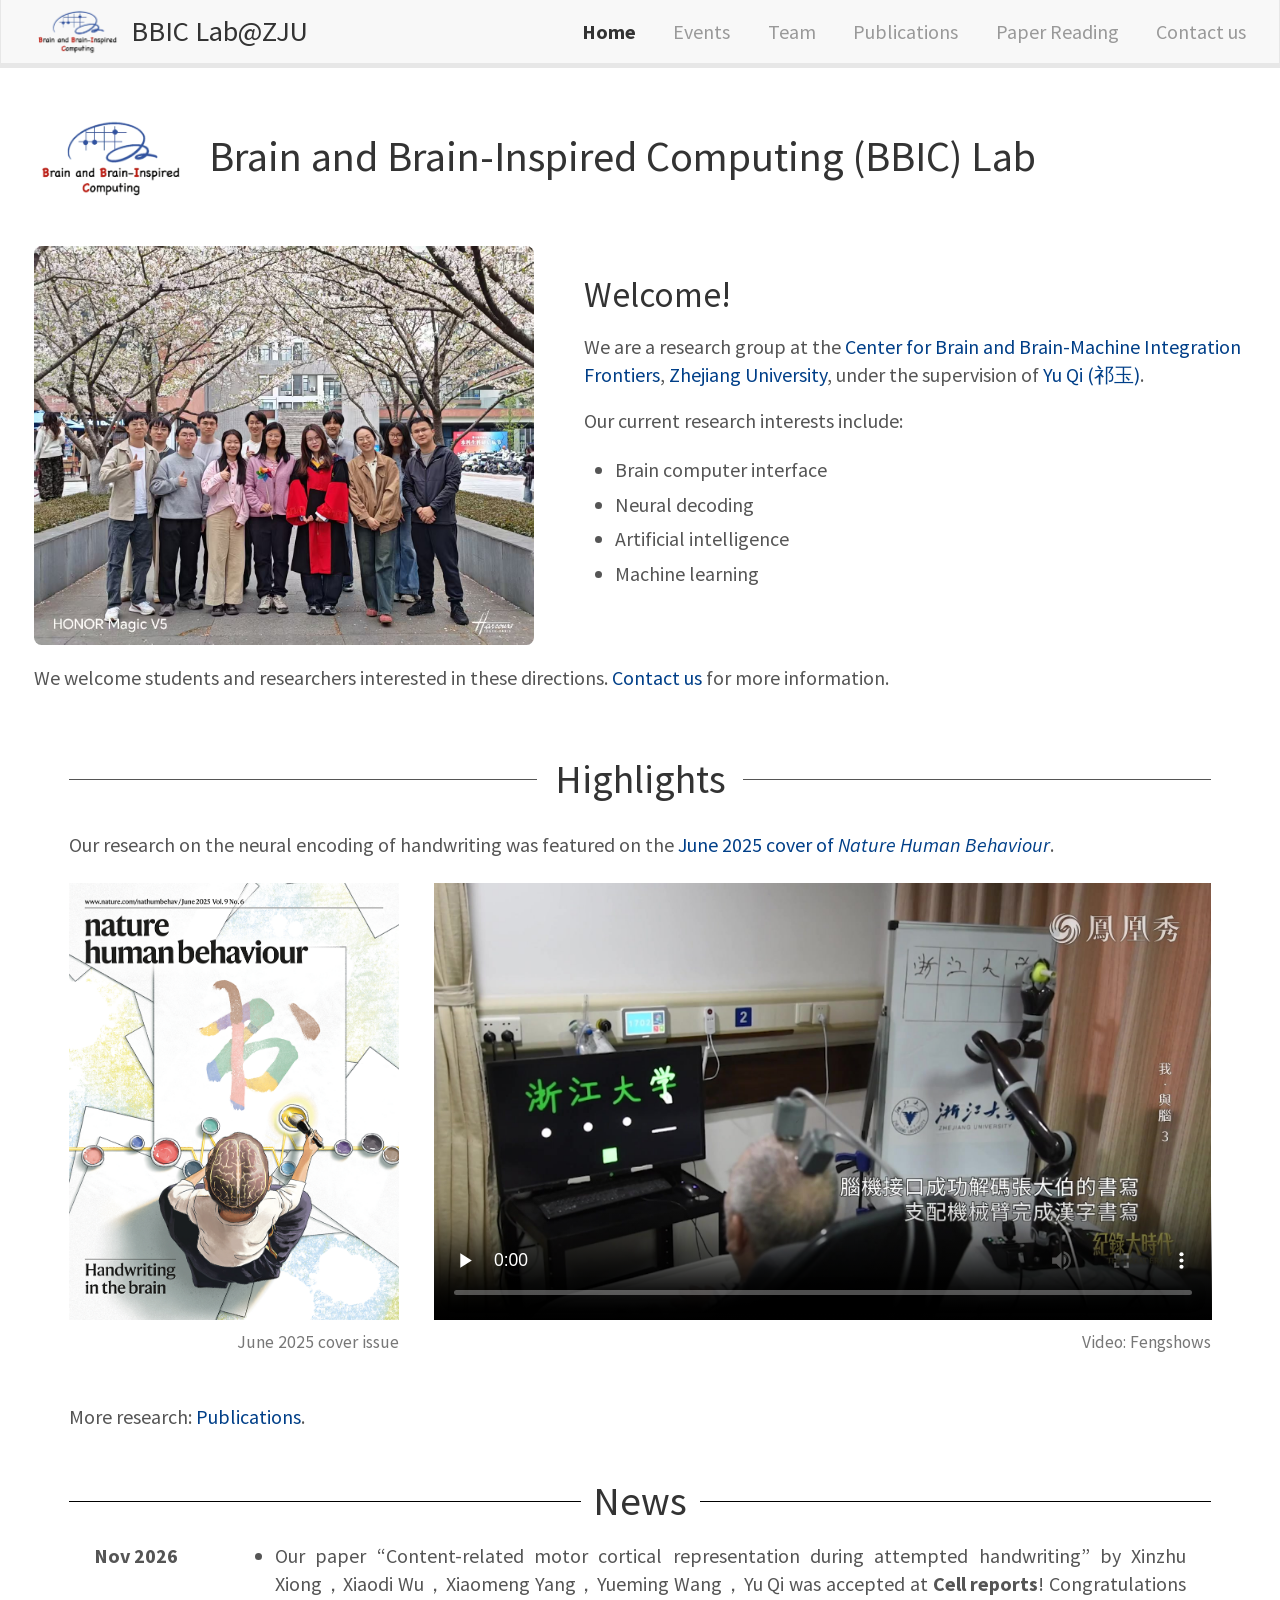
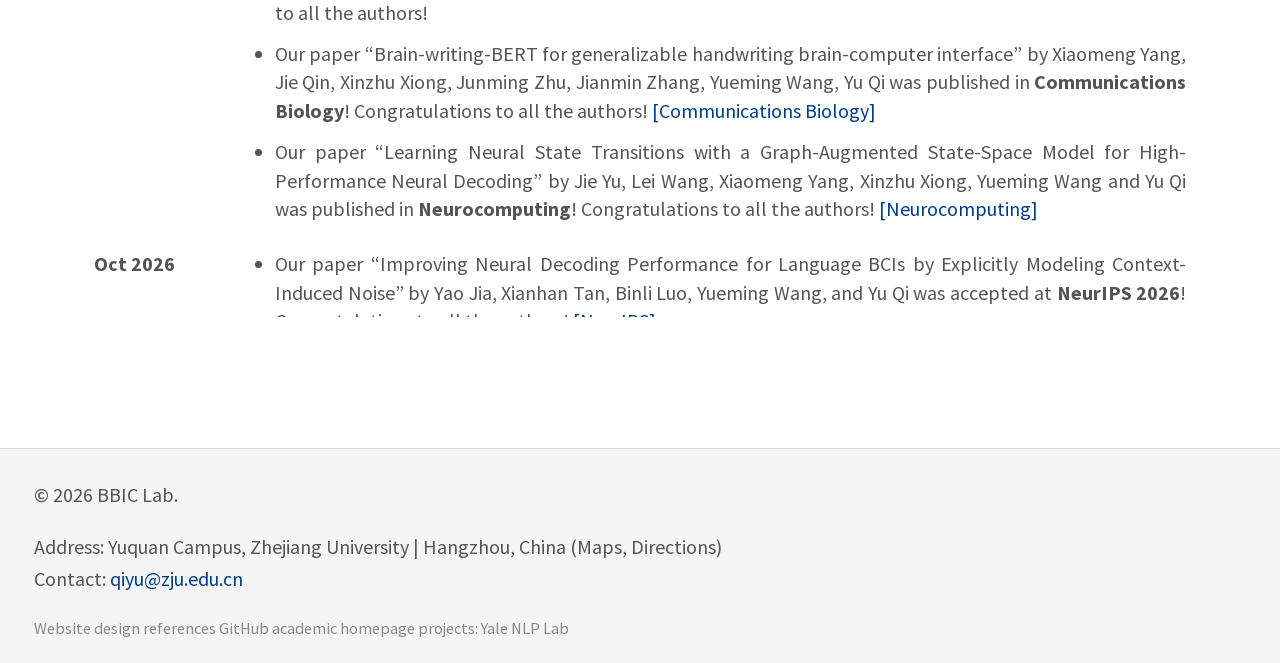
==== commit 3c986b67: "Add Jiajun Chen portrait, research interests, and email" ====
--- a/index.html
+++ b/index.html
@@ -4,7 +4,7 @@
   <meta charset="utf-8">
   <meta name="viewport" content="width=device-width, initial-scale=1">
   <meta name="description" content="BBIC Lab: brain-computer interfaces, neural decoding, and brain-inspired intelligence.">
-  <meta name="bbic-site-version" content="8b579fb703d6">
+  <meta name="bbic-site-version" content="3b755cd8957a">
   <title>BBIC Lab — Home</title>
   <link rel="icon" type="image/x-icon" href="./assets/lab/favicon.ico">
   <link rel="icon" type="image/png" sizes="16x16" href="./assets/lab/favicon-16x16.png">
@@ -22,14 +22,14 @@
           <button class="navbar-toggle collapsed" type="button" aria-controls="lab-navigation" aria-expanded="false" aria-label="Toggle navigation" data-nav-toggle>
             <span class="icon-bar"></span><span class="icon-bar"></span><span class="icon-bar"></span>
           </button>
-          <a class="navbar-brand" href="./?v=8b579fb703d6">
+          <a class="navbar-brand" href="./?v=3b755cd8957a">
             <img class="lab-logo" src="./assets/lab/bbic-logo.png" width="1375" height="809" alt="">
             <span>BBIC Lab@ZJU</span>
           </a>
         </div>
         <div class="collapse navbar-collapse" id="lab-navigation">
           <ul class="nav navbar-nav navbar-right">
-            <li class="active"><a href="./?v=8b579fb703d6" aria-current="page">Home</a></li><li><a href="./events/?v=8b579fb703d6">Events</a></li><li><a href="./team/?v=8b579fb703d6">Team</a></li><li><a href="./publications/?v=8b579fb703d6">Publications</a></li><li><a href="./paper-reading/?v=8b579fb703d6">Paper Reading</a></li><li><a href="./opportunities/?v=8b579fb703d6">Contact us</a></li>
+            <li class="active"><a href="./?v=3b755cd8957a" aria-current="page">Home</a></li><li><a href="./events/?v=3b755cd8957a">Events</a></li><li><a href="./team/?v=3b755cd8957a">Team</a></li><li><a href="./publications/?v=3b755cd8957a">Publications</a></li><li><a href="./paper-reading/?v=3b755cd8957a">Paper Reading</a></li><li><a href="./opportunities/?v=3b755cd8957a">Contact us</a></li>
           </ul>
         </div>
       </div>
@@ -52,7 +52,7 @@
           under the supervision of <a href="yuqi/">Yu Qi (祁玉)</a>.</p>
         <p>Our current research interests include:</p>
         <ul class="research-areas"><li>Brain computer interface</li><li>Neural decoding</li><li>Artificial intelligence</li><li>Machine learning</li></ul>
-        <p class="home-recruitment">We welcome students and researchers interested in these directions. <a href="./opportunities/?v=8b579fb703d6">Contact us</a> for more information.</p>
+        <p class="home-recruitment">We welcome students and researchers interested in these directions. <a href="./opportunities/?v=3b755cd8957a">Contact us</a> for more information.</p>
       </div>
     </section>
     <section class="research-feature" aria-labelledby="research-feature-title">
@@ -76,7 +76,7 @@
         <figcaption>Video: <a href="https://www.fengshows.com/video/14ddc23a-3da1-4588-87b2-84bfd05ef2bc">Fengshows</a></figcaption>
       </figure>
       </div>
-      <p class="research-more">More research: <a href="./publications/?v=8b579fb703d6">Publications</a>.</p>
+      <p class="research-more">More research: <a href="./publications/?v=3b755cd8957a">Publications</a>.</p>
     </section>
     <section class="news-block" aria-labelledby="news-title">
       <h2 class="line-through-title" id="news-title"><span>News</span></h2>
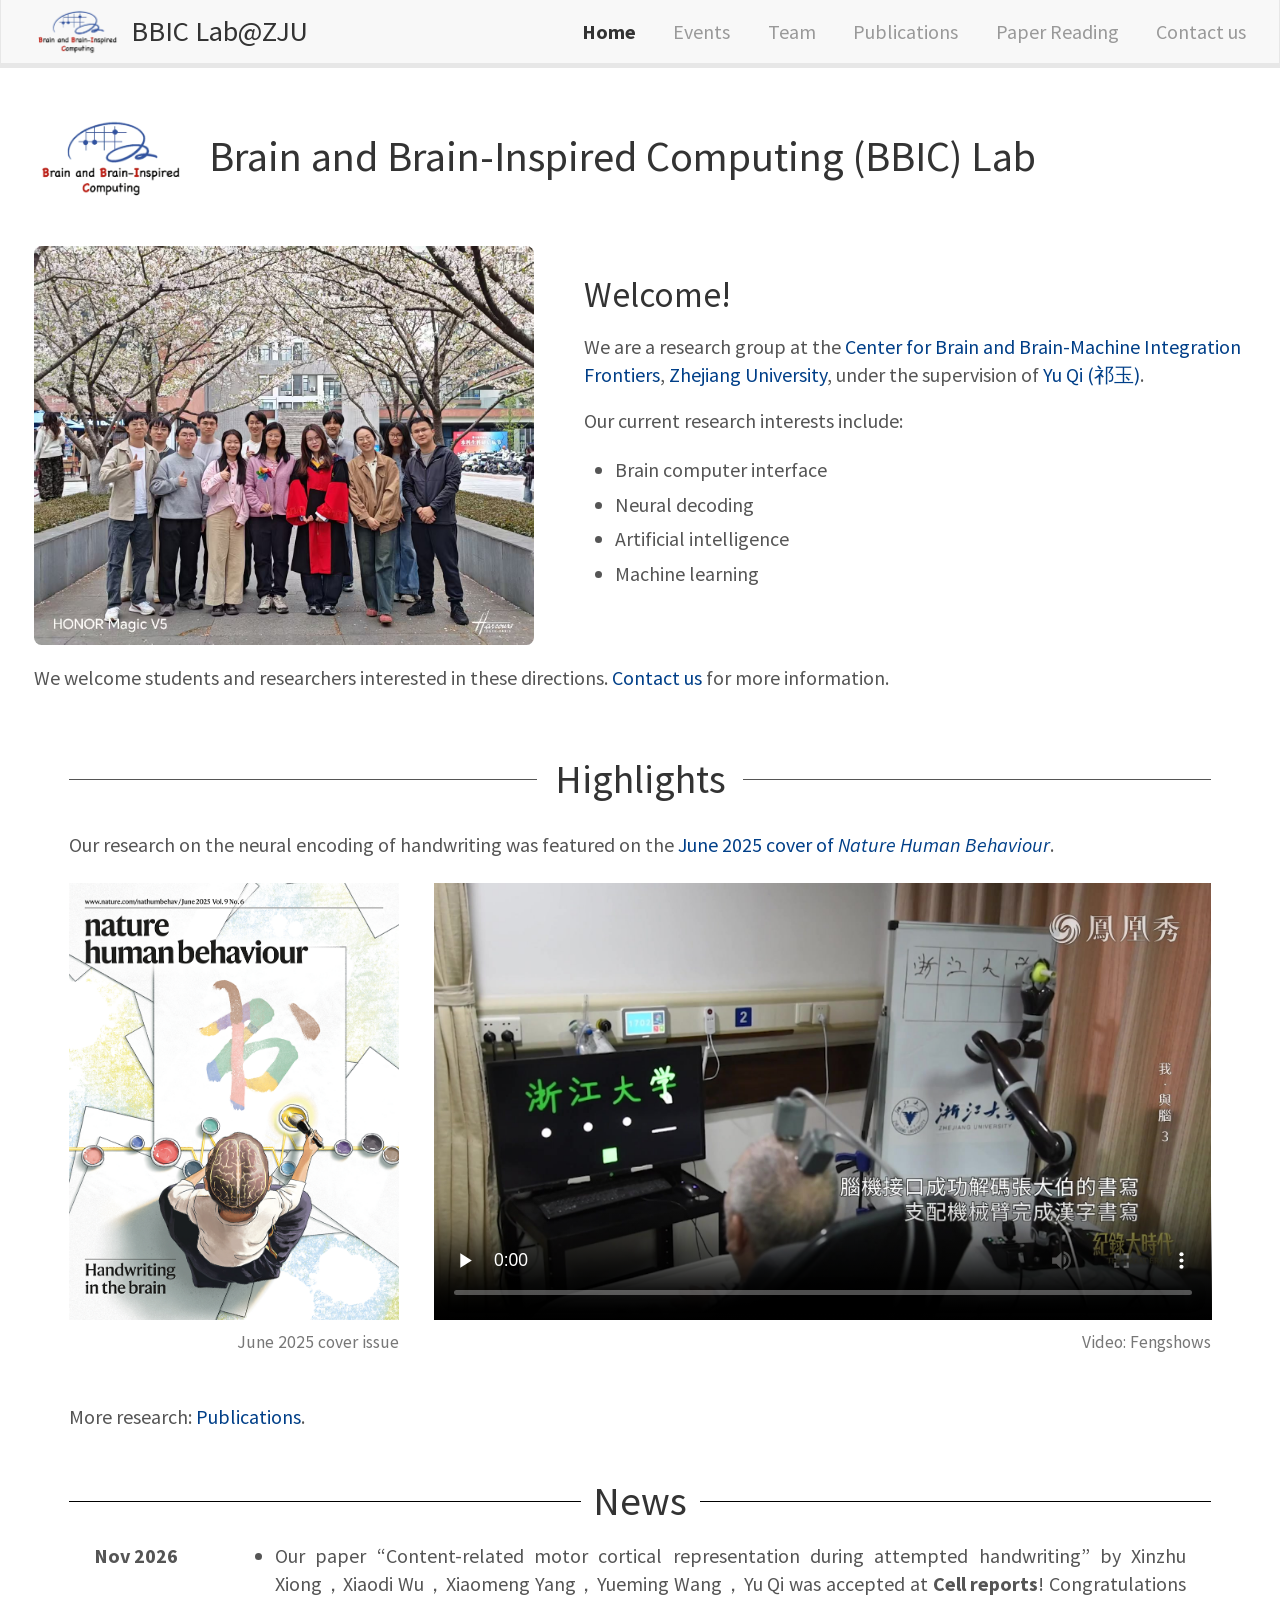
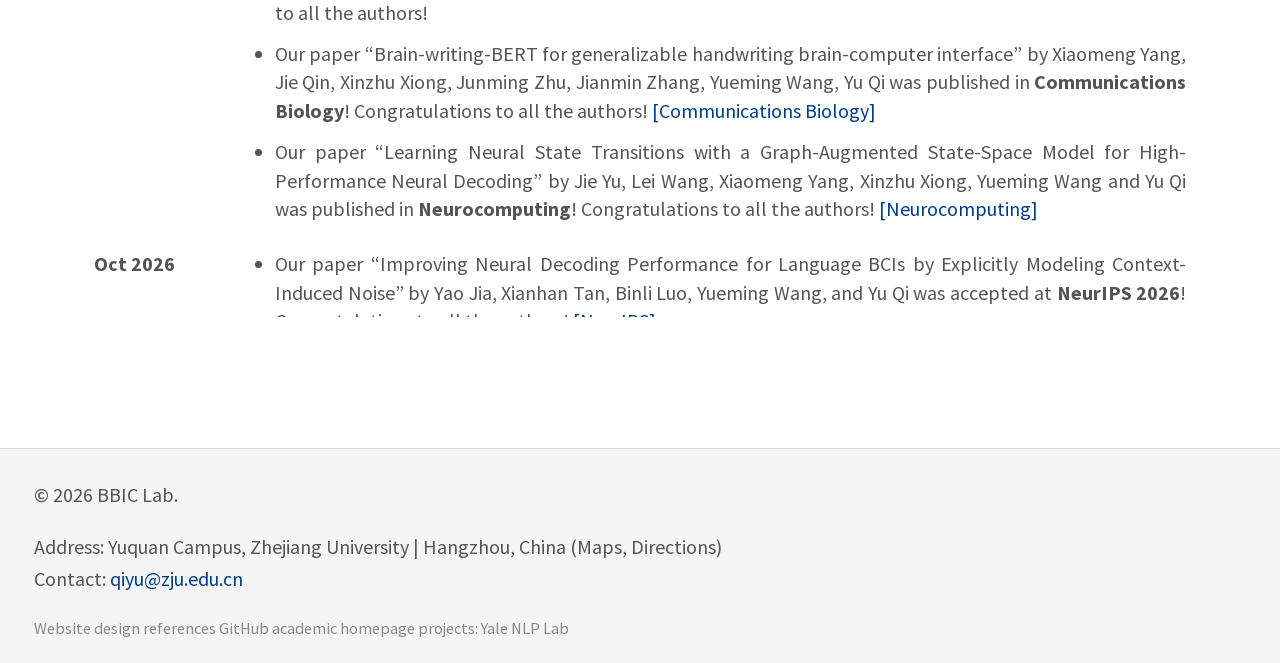
==== commit 1a7f084b: "Add Xinzhu Xiong student portrait" ====
--- a/index.html
+++ b/index.html
@@ -4,7 +4,7 @@
   <meta charset="utf-8">
   <meta name="viewport" content="width=device-width, initial-scale=1">
   <meta name="description" content="BBIC Lab: brain-computer interfaces, neural decoding, and brain-inspired intelligence.">
-  <meta name="bbic-site-version" content="3b755cd8957a">
+  <meta name="bbic-site-version" content="1682b7457d11">
   <title>BBIC Lab — Home</title>
   <link rel="icon" type="image/x-icon" href="./assets/lab/favicon.ico">
   <link rel="icon" type="image/png" sizes="16x16" href="./assets/lab/favicon-16x16.png">
@@ -22,14 +22,14 @@
           <button class="navbar-toggle collapsed" type="button" aria-controls="lab-navigation" aria-expanded="false" aria-label="Toggle navigation" data-nav-toggle>
             <span class="icon-bar"></span><span class="icon-bar"></span><span class="icon-bar"></span>
           </button>
-          <a class="navbar-brand" href="./?v=3b755cd8957a">
+          <a class="navbar-brand" href="./?v=1682b7457d11">
             <img class="lab-logo" src="./assets/lab/bbic-logo.png" width="1375" height="809" alt="">
             <span>BBIC Lab@ZJU</span>
           </a>
         </div>
         <div class="collapse navbar-collapse" id="lab-navigation">
           <ul class="nav navbar-nav navbar-right">
-            <li class="active"><a href="./?v=3b755cd8957a" aria-current="page">Home</a></li><li><a href="./events/?v=3b755cd8957a">Events</a></li><li><a href="./team/?v=3b755cd8957a">Team</a></li><li><a href="./publications/?v=3b755cd8957a">Publications</a></li><li><a href="./paper-reading/?v=3b755cd8957a">Paper Reading</a></li><li><a href="./opportunities/?v=3b755cd8957a">Contact us</a></li>
+            <li class="active"><a href="./?v=1682b7457d11" aria-current="page">Home</a></li><li><a href="./events/?v=1682b7457d11">Events</a></li><li><a href="./team/?v=1682b7457d11">Team</a></li><li><a href="./publications/?v=1682b7457d11">Publications</a></li><li><a href="./paper-reading/?v=1682b7457d11">Paper Reading</a></li><li><a href="./opportunities/?v=1682b7457d11">Contact us</a></li>
           </ul>
         </div>
       </div>
@@ -52,7 +52,7 @@
           under the supervision of <a href="yuqi/">Yu Qi (祁玉)</a>.</p>
         <p>Our current research interests include:</p>
         <ul class="research-areas"><li>Brain computer interface</li><li>Neural decoding</li><li>Artificial intelligence</li><li>Machine learning</li></ul>
-        <p class="home-recruitment">We welcome students and researchers interested in these directions. <a href="./opportunities/?v=3b755cd8957a">Contact us</a> for more information.</p>
+        <p class="home-recruitment">We welcome students and researchers interested in these directions. <a href="./opportunities/?v=1682b7457d11">Contact us</a> for more information.</p>
       </div>
     </section>
     <section class="research-feature" aria-labelledby="research-feature-title">
@@ -76,7 +76,7 @@
         <figcaption>Video: <a href="https://www.fengshows.com/video/14ddc23a-3da1-4588-87b2-84bfd05ef2bc">Fengshows</a></figcaption>
       </figure>
       </div>
-      <p class="research-more">More research: <a href="./publications/?v=3b755cd8957a">Publications</a>.</p>
+      <p class="research-more">More research: <a href="./publications/?v=1682b7457d11">Publications</a>.</p>
     </section>
     <section class="news-block" aria-labelledby="news-title">
       <h2 class="line-through-title" id="news-title"><span>News</span></h2>
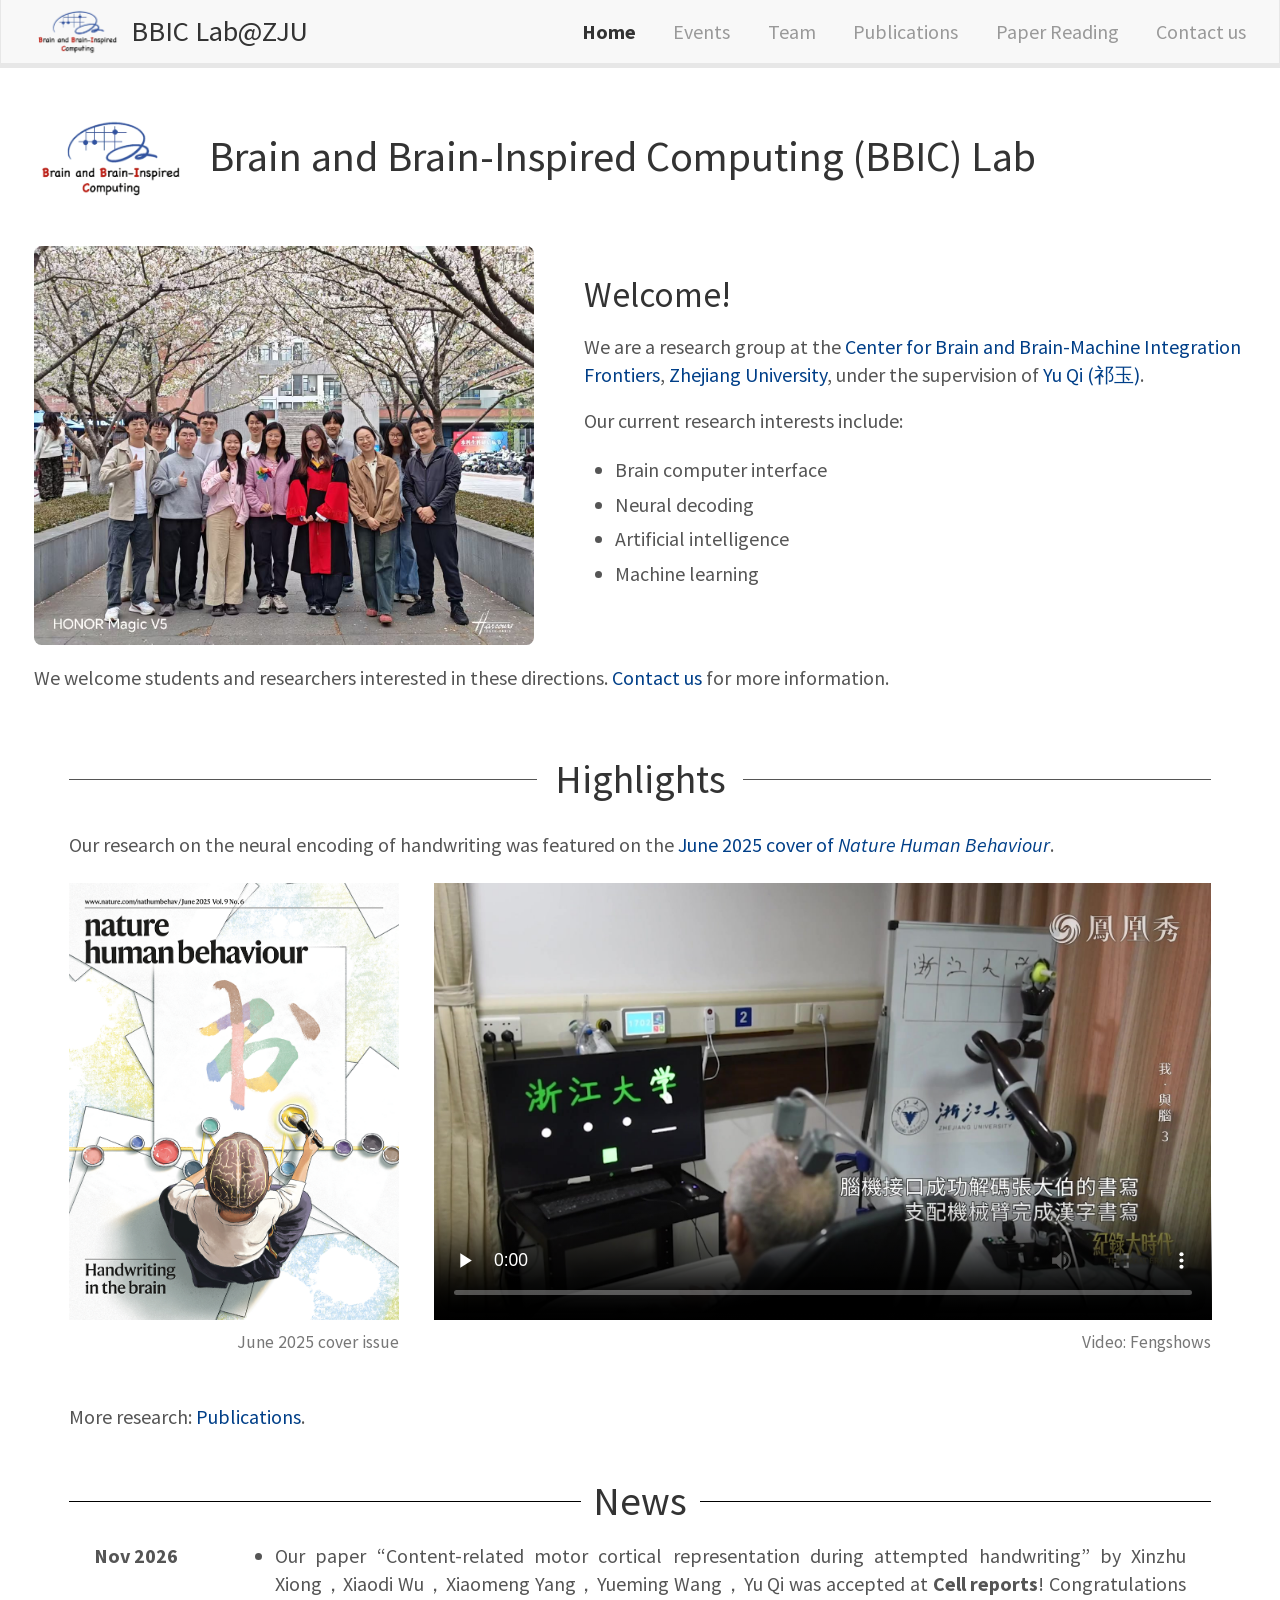
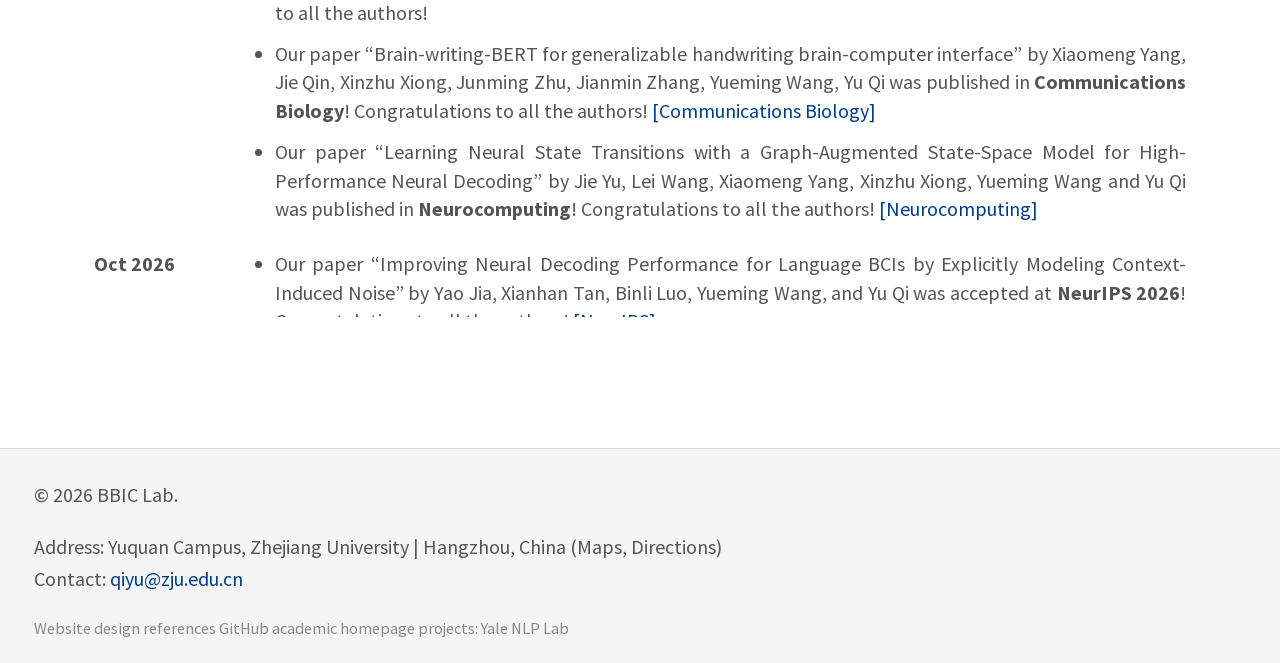
==== commit 1490d084: "Update student profiles" ====
--- a/index.html
+++ b/index.html
@@ -4,7 +4,7 @@
   <meta charset="utf-8">
   <meta name="viewport" content="width=device-width, initial-scale=1">
   <meta name="description" content="BBIC Lab: brain-computer interfaces, neural decoding, and brain-inspired intelligence.">
-  <meta name="bbic-site-version" content="1682b7457d11">
+  <meta name="bbic-site-version" content="1d212190e0bf">
   <title>BBIC Lab — Home</title>
   <link rel="icon" type="image/x-icon" href="./assets/lab/favicon.ico">
   <link rel="icon" type="image/png" sizes="16x16" href="./assets/lab/favicon-16x16.png">
@@ -22,14 +22,14 @@
           <button class="navbar-toggle collapsed" type="button" aria-controls="lab-navigation" aria-expanded="false" aria-label="Toggle navigation" data-nav-toggle>
             <span class="icon-bar"></span><span class="icon-bar"></span><span class="icon-bar"></span>
           </button>
-          <a class="navbar-brand" href="./?v=1682b7457d11">
+          <a class="navbar-brand" href="./?v=1d212190e0bf">
             <img class="lab-logo" src="./assets/lab/bbic-logo.png" width="1375" height="809" alt="">
             <span>BBIC Lab@ZJU</span>
           </a>
         </div>
         <div class="collapse navbar-collapse" id="lab-navigation">
           <ul class="nav navbar-nav navbar-right">
-            <li class="active"><a href="./?v=1682b7457d11" aria-current="page">Home</a></li><li><a href="./events/?v=1682b7457d11">Events</a></li><li><a href="./team/?v=1682b7457d11">Team</a></li><li><a href="./publications/?v=1682b7457d11">Publications</a></li><li><a href="./paper-reading/?v=1682b7457d11">Paper Reading</a></li><li><a href="./opportunities/?v=1682b7457d11">Contact us</a></li>
+            <li class="active"><a href="./?v=1d212190e0bf" aria-current="page">Home</a></li><li><a href="./events/?v=1d212190e0bf">Events</a></li><li><a href="./team/?v=1d212190e0bf">Team</a></li><li><a href="./publications/?v=1d212190e0bf">Publications</a></li><li><a href="./paper-reading/?v=1d212190e0bf">Paper Reading</a></li><li><a href="./opportunities/?v=1d212190e0bf">Contact us</a></li>
           </ul>
         </div>
       </div>
@@ -52,7 +52,7 @@
           under the supervision of <a href="yuqi/">Yu Qi (祁玉)</a>.</p>
         <p>Our current research interests include:</p>
         <ul class="research-areas"><li>Brain computer interface</li><li>Neural decoding</li><li>Artificial intelligence</li><li>Machine learning</li></ul>
-        <p class="home-recruitment">We welcome students and researchers interested in these directions. <a href="./opportunities/?v=1682b7457d11">Contact us</a> for more information.</p>
+        <p class="home-recruitment">We welcome students and researchers interested in these directions. <a href="./opportunities/?v=1d212190e0bf">Contact us</a> for more information.</p>
       </div>
     </section>
     <section class="research-feature" aria-labelledby="research-feature-title">
@@ -76,7 +76,7 @@
         <figcaption>Video: <a href="https://www.fengshows.com/video/14ddc23a-3da1-4588-87b2-84bfd05ef2bc">Fengshows</a></figcaption>
       </figure>
       </div>
-      <p class="research-more">More research: <a href="./publications/?v=1682b7457d11">Publications</a>.</p>
+      <p class="research-more">More research: <a href="./publications/?v=1d212190e0bf">Publications</a>.</p>
     </section>
     <section class="news-block" aria-labelledby="news-title">
       <h2 class="line-through-title" id="news-title"><span>News</span></h2>
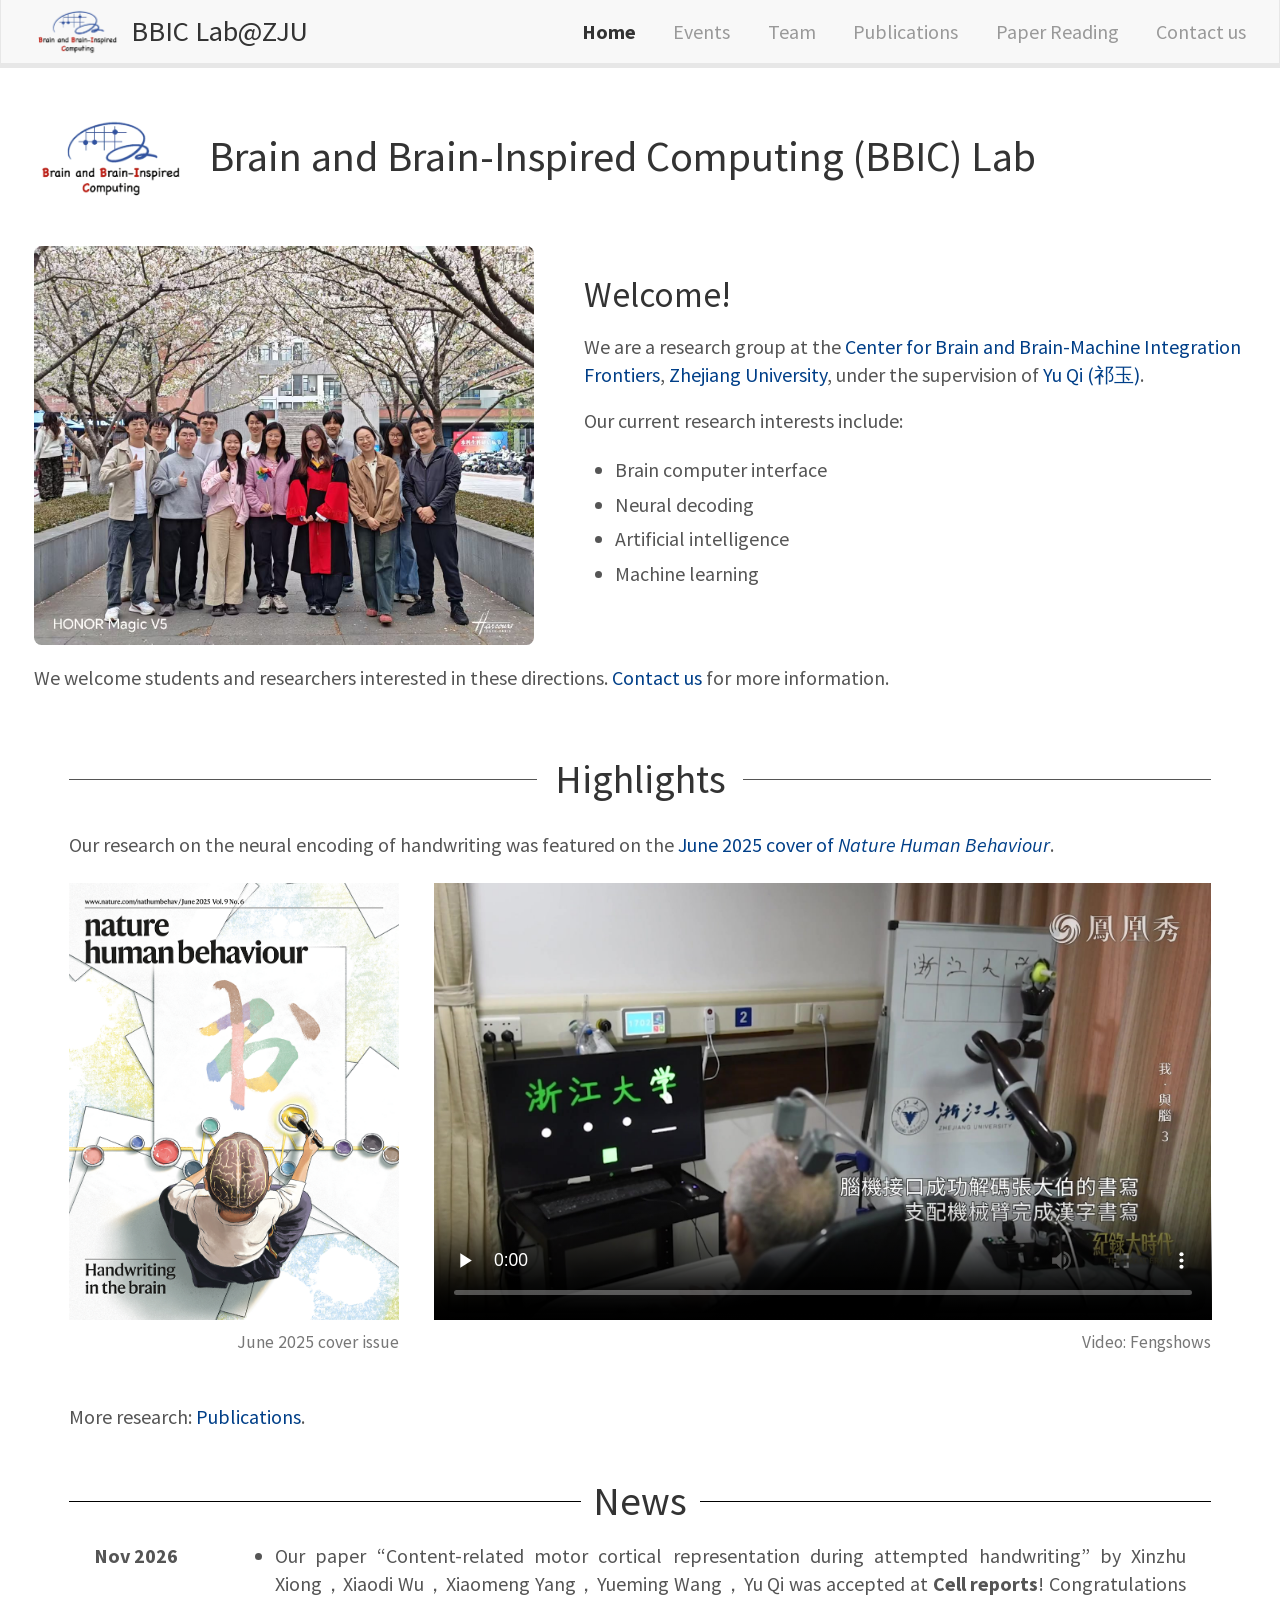
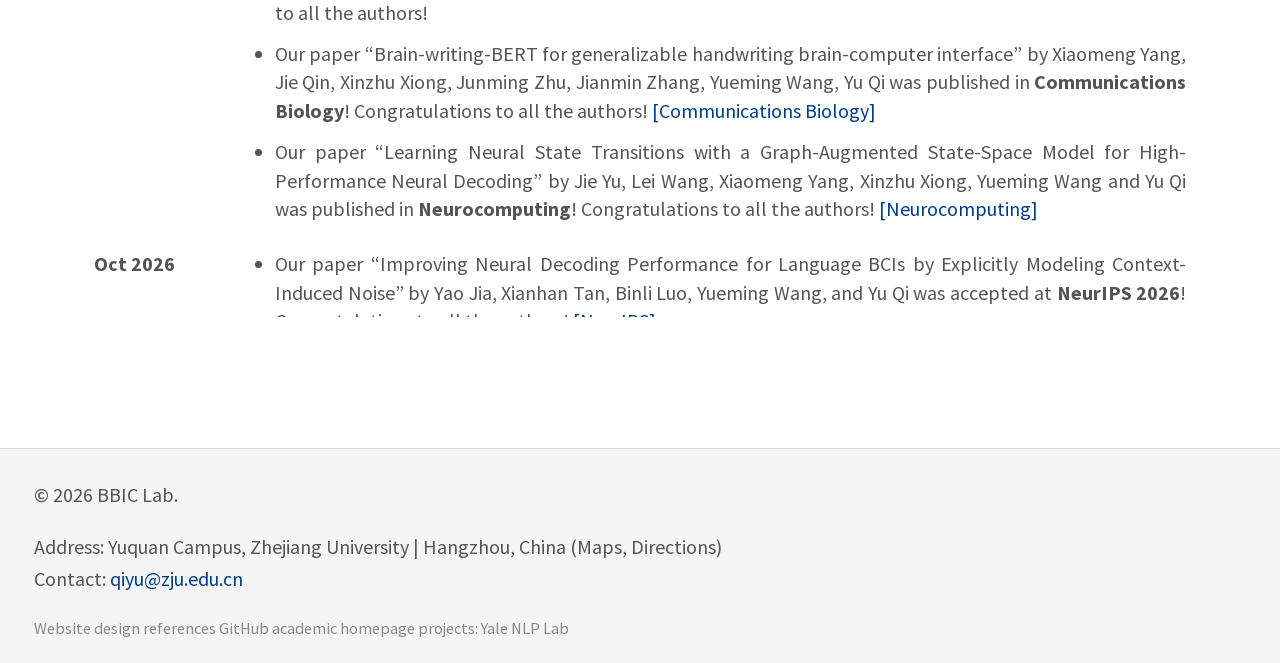
==== commit 39158eeb: "Update lab website content" ====
--- a/index.html
+++ b/index.html
@@ -4,7 +4,7 @@
   <meta charset="utf-8">
   <meta name="viewport" content="width=device-width, initial-scale=1">
   <meta name="description" content="BBIC Lab: brain-computer interfaces, neural decoding, and brain-inspired intelligence.">
-  <meta name="bbic-site-version" content="1d212190e0bf">
+  <meta name="bbic-site-version" content="2066e4ad48b2">
   <title>BBIC Lab — Home</title>
   <link rel="icon" type="image/x-icon" href="./assets/lab/favicon.ico">
   <link rel="icon" type="image/png" sizes="16x16" href="./assets/lab/favicon-16x16.png">
@@ -22,14 +22,14 @@
           <button class="navbar-toggle collapsed" type="button" aria-controls="lab-navigation" aria-expanded="false" aria-label="Toggle navigation" data-nav-toggle>
             <span class="icon-bar"></span><span class="icon-bar"></span><span class="icon-bar"></span>
           </button>
-          <a class="navbar-brand" href="./?v=1d212190e0bf">
+          <a class="navbar-brand" href="./?v=2066e4ad48b2">
             <img class="lab-logo" src="./assets/lab/bbic-logo.png" width="1375" height="809" alt="">
             <span>BBIC Lab@ZJU</span>
           </a>
         </div>
         <div class="collapse navbar-collapse" id="lab-navigation">
           <ul class="nav navbar-nav navbar-right">
-            <li class="active"><a href="./?v=1d212190e0bf" aria-current="page">Home</a></li><li><a href="./events/?v=1d212190e0bf">Events</a></li><li><a href="./team/?v=1d212190e0bf">Team</a></li><li><a href="./publications/?v=1d212190e0bf">Publications</a></li><li><a href="./paper-reading/?v=1d212190e0bf">Paper Reading</a></li><li><a href="./opportunities/?v=1d212190e0bf">Contact us</a></li>
+            <li class="active"><a href="./?v=2066e4ad48b2" aria-current="page">Home</a></li><li><a href="./events/?v=2066e4ad48b2">Events</a></li><li><a href="./team/?v=2066e4ad48b2">Team</a></li><li><a href="./publications/?v=2066e4ad48b2">Publications</a></li><li><a href="./paper-reading/?v=2066e4ad48b2">Paper Reading</a></li><li><a href="./opportunities/?v=2066e4ad48b2">Contact us</a></li>
           </ul>
         </div>
       </div>
@@ -52,7 +52,7 @@
           under the supervision of <a href="yuqi/">Yu Qi (祁玉)</a>.</p>
         <p>Our current research interests include:</p>
         <ul class="research-areas"><li>Brain computer interface</li><li>Neural decoding</li><li>Artificial intelligence</li><li>Machine learning</li></ul>
-        <p class="home-recruitment">We welcome students and researchers interested in these directions. <a href="./opportunities/?v=1d212190e0bf">Contact us</a> for more information.</p>
+        <p class="home-recruitment">We welcome students and researchers interested in these directions. <a href="./opportunities/?v=2066e4ad48b2">Contact us</a> for more information.</p>
       </div>
     </section>
     <section class="research-feature" aria-labelledby="research-feature-title">
@@ -76,7 +76,7 @@
         <figcaption>Video: <a href="https://www.fengshows.com/video/14ddc23a-3da1-4588-87b2-84bfd05ef2bc">Fengshows</a></figcaption>
       </figure>
       </div>
-      <p class="research-more">More research: <a href="./publications/?v=1d212190e0bf">Publications</a>.</p>
+      <p class="research-more">More research: <a href="./publications/?v=2066e4ad48b2">Publications</a>.</p>
     </section>
     <section class="news-block" aria-labelledby="news-title">
       <h2 class="line-through-title" id="news-title"><span>News</span></h2>
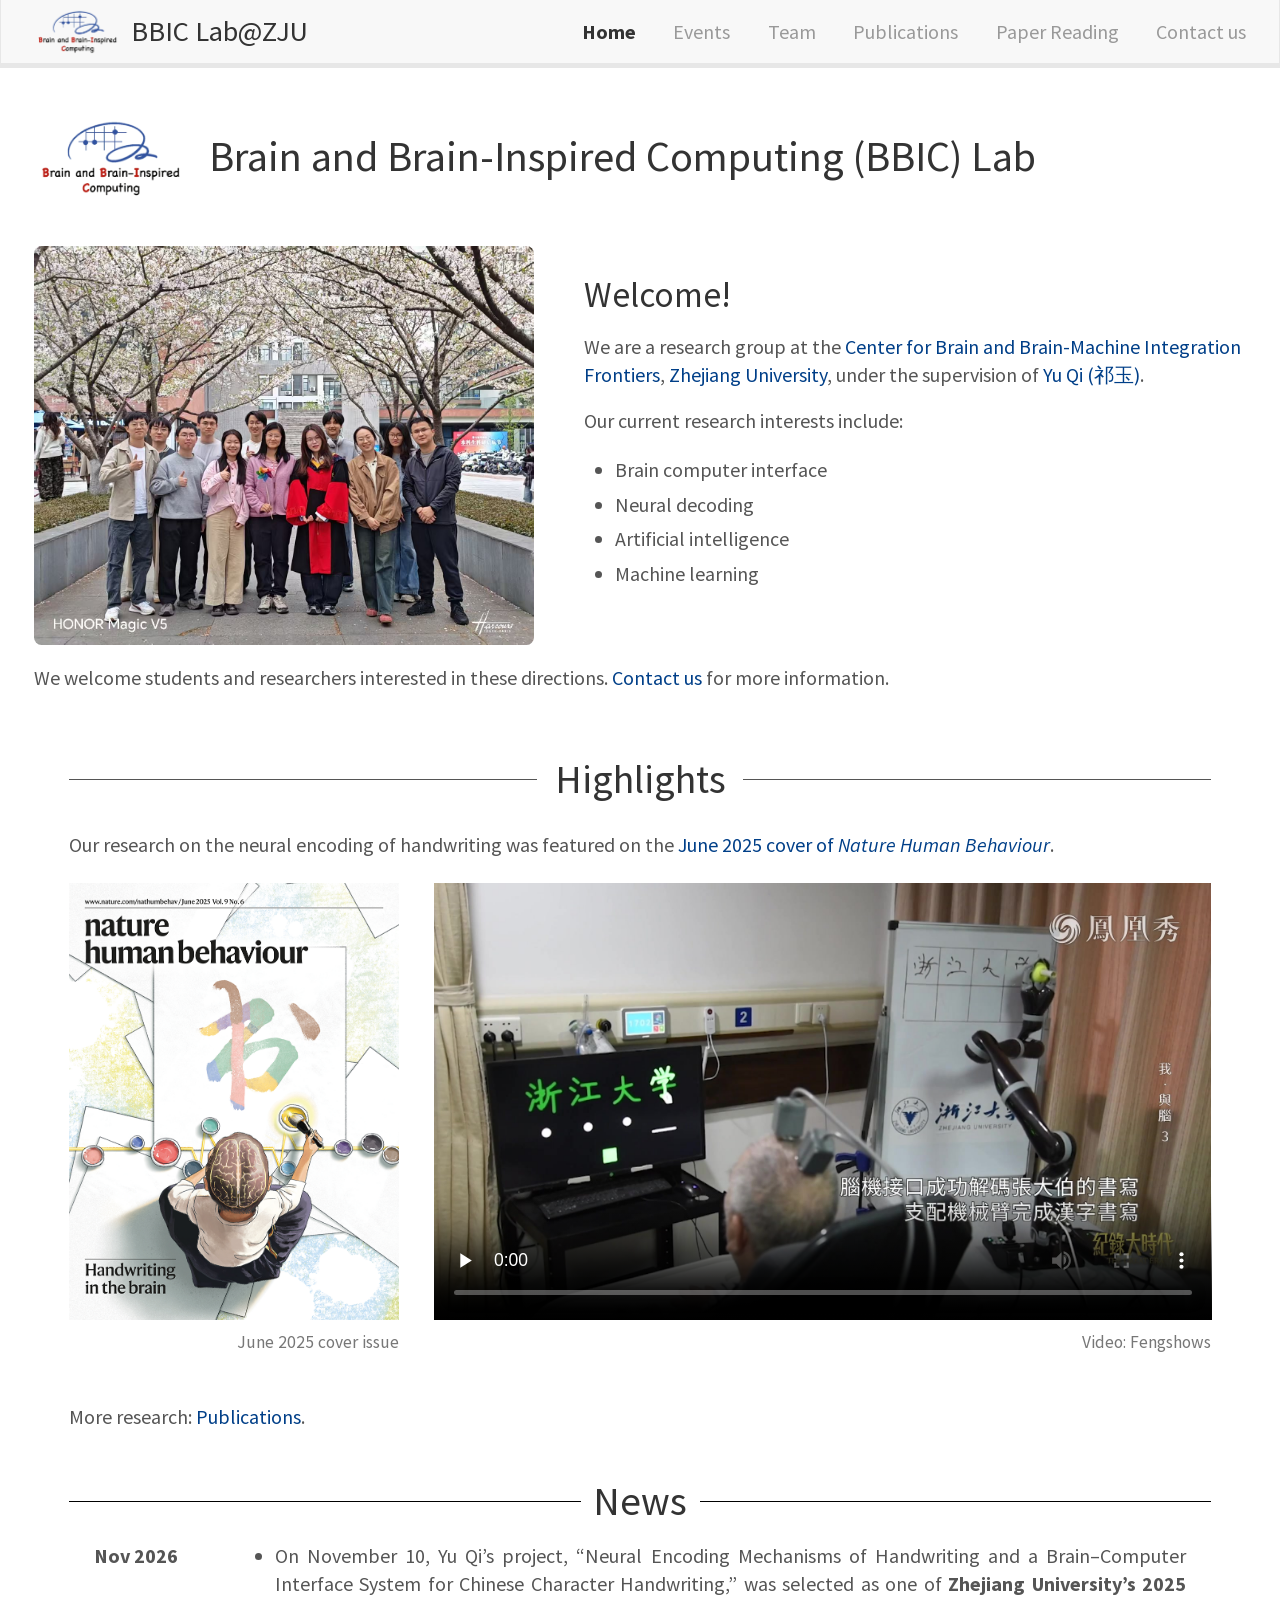
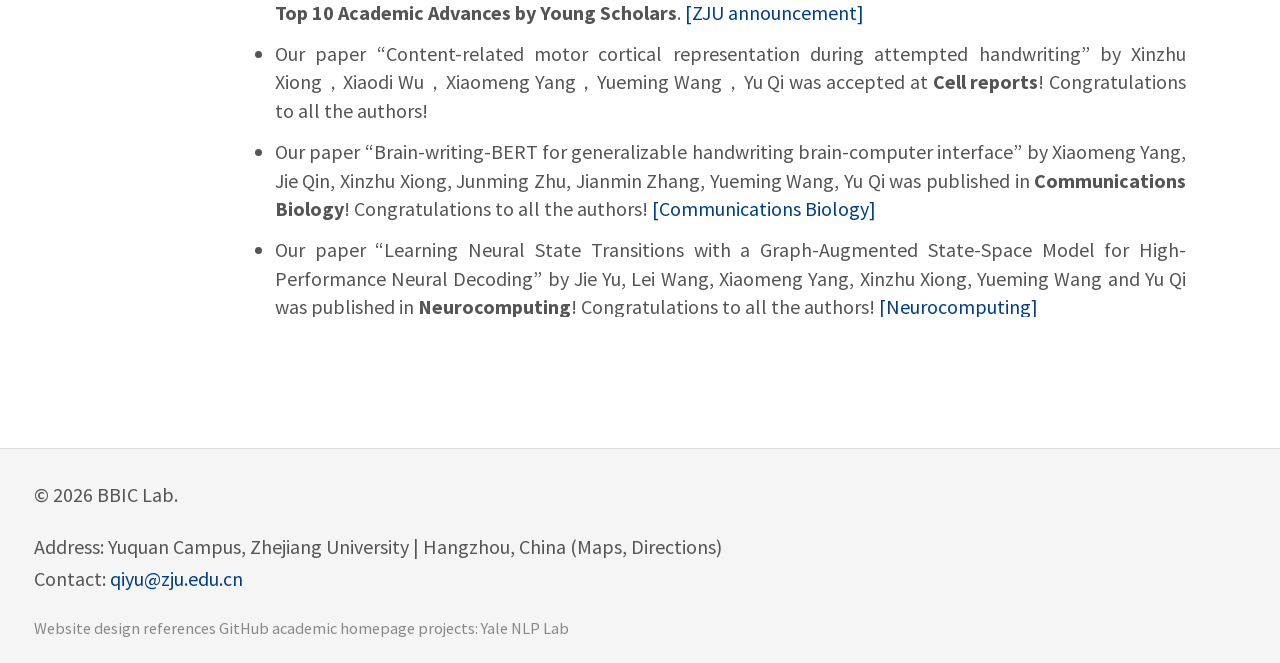
==== commit 04e643fb: "Announce Yu Qi's selection for ZJU 2025 young scholar academic advances" ====
--- a/index.html
+++ b/index.html
@@ -4,7 +4,7 @@
   <meta charset="utf-8">
   <meta name="viewport" content="width=device-width, initial-scale=1">
   <meta name="description" content="BBIC Lab: brain-computer interfaces, neural decoding, and brain-inspired intelligence.">
-  <meta name="bbic-site-version" content="2066e4ad48b2">
+  <meta name="bbic-site-version" content="4306b6e2278f">
   <title>BBIC Lab — Home</title>
   <link rel="icon" type="image/x-icon" href="./assets/lab/favicon.ico">
   <link rel="icon" type="image/png" sizes="16x16" href="./assets/lab/favicon-16x16.png">
@@ -22,14 +22,14 @@
           <button class="navbar-toggle collapsed" type="button" aria-controls="lab-navigation" aria-expanded="false" aria-label="Toggle navigation" data-nav-toggle>
             <span class="icon-bar"></span><span class="icon-bar"></span><span class="icon-bar"></span>
           </button>
-          <a class="navbar-brand" href="./?v=2066e4ad48b2">
+          <a class="navbar-brand" href="./?v=4306b6e2278f">
             <img class="lab-logo" src="./assets/lab/bbic-logo.png" width="1375" height="809" alt="">
             <span>BBIC Lab@ZJU</span>
           </a>
         </div>
         <div class="collapse navbar-collapse" id="lab-navigation">
           <ul class="nav navbar-nav navbar-right">
-            <li class="active"><a href="./?v=2066e4ad48b2" aria-current="page">Home</a></li><li><a href="./events/?v=2066e4ad48b2">Events</a></li><li><a href="./team/?v=2066e4ad48b2">Team</a></li><li><a href="./publications/?v=2066e4ad48b2">Publications</a></li><li><a href="./paper-reading/?v=2066e4ad48b2">Paper Reading</a></li><li><a href="./opportunities/?v=2066e4ad48b2">Contact us</a></li>
+            <li class="active"><a href="./?v=4306b6e2278f" aria-current="page">Home</a></li><li><a href="./events/?v=4306b6e2278f">Events</a></li><li><a href="./team/?v=4306b6e2278f">Team</a></li><li><a href="./publications/?v=4306b6e2278f">Publications</a></li><li><a href="./paper-reading/?v=4306b6e2278f">Paper Reading</a></li><li><a href="./opportunities/?v=4306b6e2278f">Contact us</a></li>
           </ul>
         </div>
       </div>
@@ -52,7 +52,7 @@
           under the supervision of <a href="yuqi/">Yu Qi (祁玉)</a>.</p>
         <p>Our current research interests include:</p>
         <ul class="research-areas"><li>Brain computer interface</li><li>Neural decoding</li><li>Artificial intelligence</li><li>Machine learning</li></ul>
-        <p class="home-recruitment">We welcome students and researchers interested in these directions. <a href="./opportunities/?v=2066e4ad48b2">Contact us</a> for more information.</p>
+        <p class="home-recruitment">We welcome students and researchers interested in these directions. <a href="./opportunities/?v=4306b6e2278f">Contact us</a> for more information.</p>
       </div>
     </section>
     <section class="research-feature" aria-labelledby="research-feature-title">
@@ -76,7 +76,7 @@
         <figcaption>Video: <a href="https://www.fengshows.com/video/14ddc23a-3da1-4588-87b2-84bfd05ef2bc">Fengshows</a></figcaption>
       </figure>
       </div>
-      <p class="research-more">More research: <a href="./publications/?v=2066e4ad48b2">Publications</a>.</p>
+      <p class="research-more">More research: <a href="./publications/?v=4306b6e2278f">Publications</a>.</p>
     </section>
     <section class="news-block" aria-labelledby="news-title">
       <h2 class="line-through-title" id="news-title"><span>News</span></h2>
@@ -84,7 +84,7 @@
         <dl class="news-list">
           <div class="news-entry">
             <dt>Nov 2026</dt>
-            <dd><ul><li>Our paper “Content-related motor cortical representation during attempted handwriting” by Xinzhu Xiong，Xiaodi Wu，Xiaomeng Yang，Yueming Wang，Yu Qi was accepted at <strong>Cell reports</strong>! Congratulations to all the authors!</li><li>Our paper “Brain-writing-BERT for generalizable handwriting brain-computer interface” by Xiaomeng Yang, Jie Qin, Xinzhu Xiong, Junming Zhu, Jianmin Zhang, Yueming Wang, Yu Qi was published in <strong>Communications Biology</strong>! Congratulations to all the authors! <a href="https://www.nature.com/articles/s42003-026-11194-9_reference.pdf">[Communications Biology]</a></li><li>Our paper “Learning Neural State Transitions with a Graph-Augmented State-Space Model for High-Performance Neural Decoding” by Jie Yu, Lei Wang, Xiaomeng Yang, Xinzhu Xiong, Yueming Wang and Yu Qi was published in <strong>Neurocomputing</strong>! Congratulations to all the authors! <a href="https://www.sciencedirect.com/science/article/abs/pii/S0925231226029243">[Neurocomputing]</a></li></ul></dd>
+            <dd><ul><li>On November 10, Yu Qi’s project, “Neural Encoding Mechanisms of Handwriting and a Brain–Computer Interface System for Chinese Character Handwriting,” was selected as one of <strong>Zhejiang University’s 2025 Top 10 Academic Advances by Young Scholars</strong>. <a href="http://ac.zju.edu.cn/2026/1110/c16467a3225261/page.htm">[ZJU announcement]</a></li><li>Our paper “Content-related motor cortical representation during attempted handwriting” by Xinzhu Xiong，Xiaodi Wu，Xiaomeng Yang，Yueming Wang，Yu Qi was accepted at <strong>Cell reports</strong>! Congratulations to all the authors!</li><li>Our paper “Brain-writing-BERT for generalizable handwriting brain-computer interface” by Xiaomeng Yang, Jie Qin, Xinzhu Xiong, Junming Zhu, Jianmin Zhang, Yueming Wang, Yu Qi was published in <strong>Communications Biology</strong>! Congratulations to all the authors! <a href="https://www.nature.com/articles/s42003-026-11194-9_reference.pdf">[Communications Biology]</a></li><li>Our paper “Learning Neural State Transitions with a Graph-Augmented State-Space Model for High-Performance Neural Decoding” by Jie Yu, Lei Wang, Xiaomeng Yang, Xinzhu Xiong, Yueming Wang and Yu Qi was published in <strong>Neurocomputing</strong>! Congratulations to all the authors! <a href="https://www.sciencedirect.com/science/article/abs/pii/S0925231226029243">[Neurocomputing]</a></li></ul></dd>
           </div>
           <div class="news-entry">
             <dt>Oct 2026</dt>
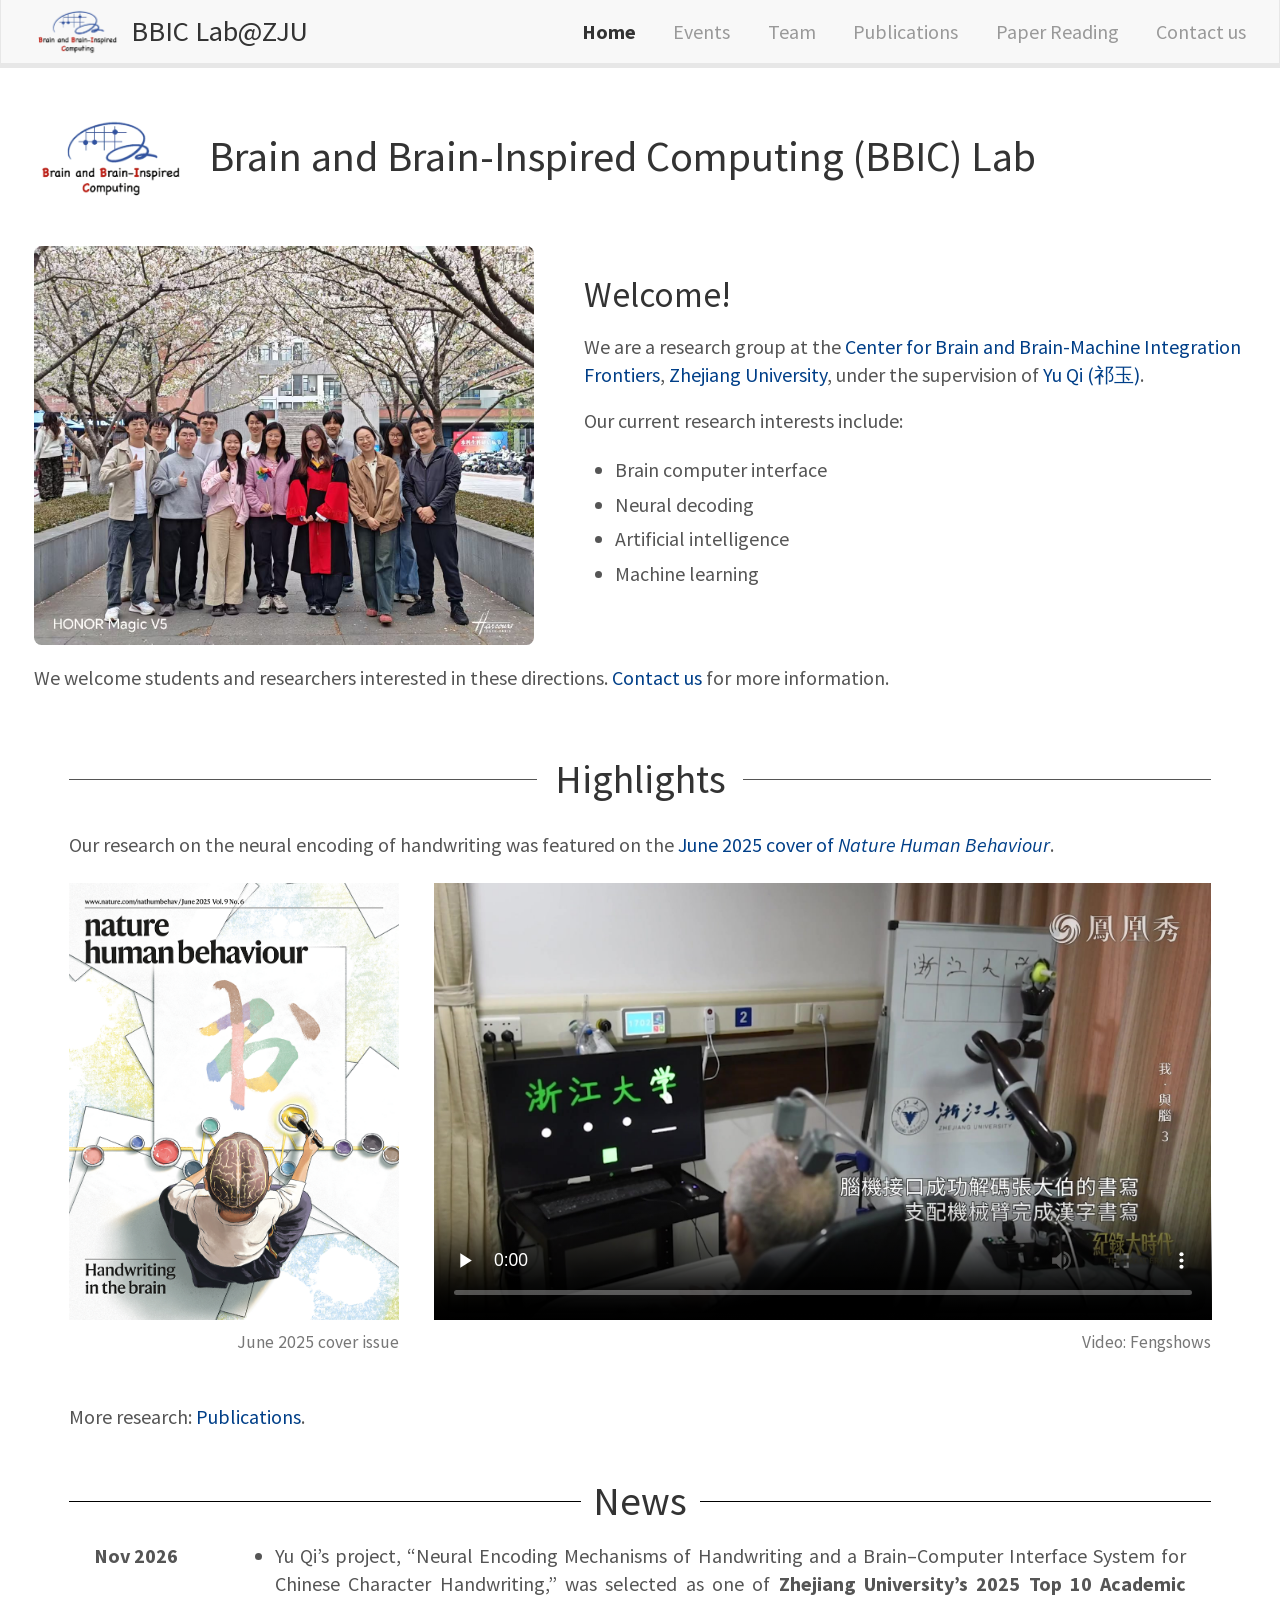
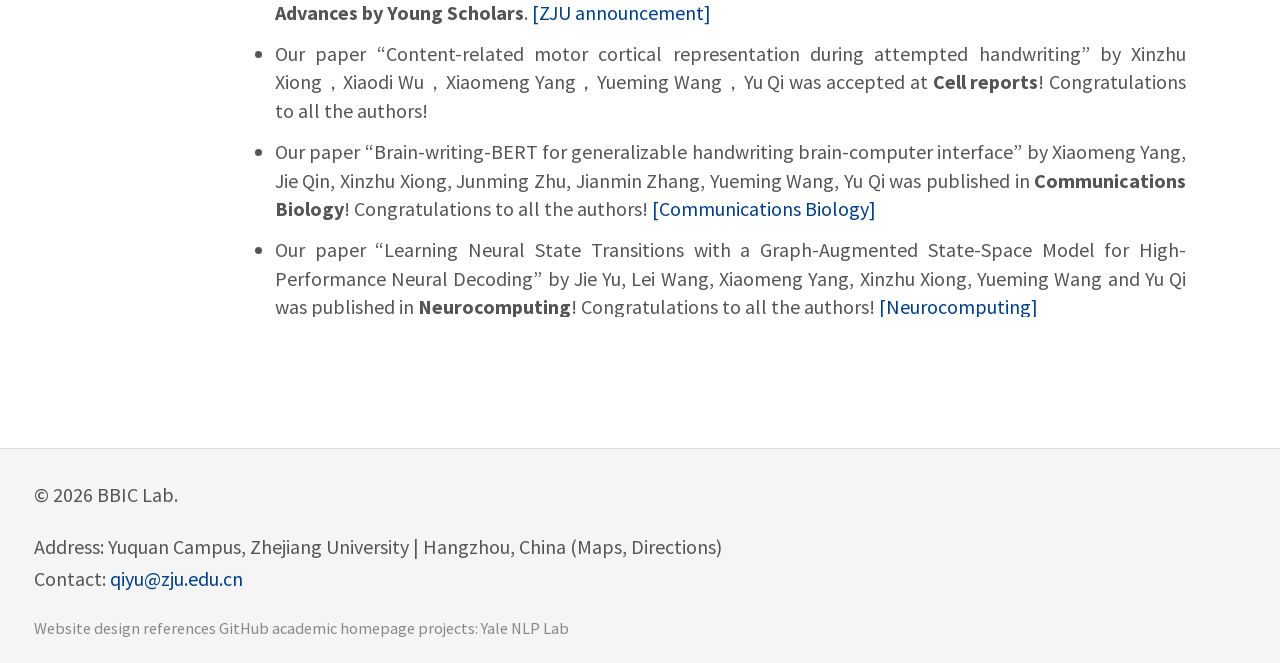
==== commit 7d7c0d1c: "Show academic advance recognition as latest November news" ====
--- a/index.html
+++ b/index.html
@@ -4,7 +4,7 @@
   <meta charset="utf-8">
   <meta name="viewport" content="width=device-width, initial-scale=1">
   <meta name="description" content="BBIC Lab: brain-computer interfaces, neural decoding, and brain-inspired intelligence.">
-  <meta name="bbic-site-version" content="4306b6e2278f">
+  <meta name="bbic-site-version" content="5dfc305300a6">
   <title>BBIC Lab — Home</title>
   <link rel="icon" type="image/x-icon" href="./assets/lab/favicon.ico">
   <link rel="icon" type="image/png" sizes="16x16" href="./assets/lab/favicon-16x16.png">
@@ -22,14 +22,14 @@
           <button class="navbar-toggle collapsed" type="button" aria-controls="lab-navigation" aria-expanded="false" aria-label="Toggle navigation" data-nav-toggle>
             <span class="icon-bar"></span><span class="icon-bar"></span><span class="icon-bar"></span>
           </button>
-          <a class="navbar-brand" href="./?v=4306b6e2278f">
+          <a class="navbar-brand" href="./?v=5dfc305300a6">
             <img class="lab-logo" src="./assets/lab/bbic-logo.png" width="1375" height="809" alt="">
             <span>BBIC Lab@ZJU</span>
           </a>
         </div>
         <div class="collapse navbar-collapse" id="lab-navigation">
           <ul class="nav navbar-nav navbar-right">
-            <li class="active"><a href="./?v=4306b6e2278f" aria-current="page">Home</a></li><li><a href="./events/?v=4306b6e2278f">Events</a></li><li><a href="./team/?v=4306b6e2278f">Team</a></li><li><a href="./publications/?v=4306b6e2278f">Publications</a></li><li><a href="./paper-reading/?v=4306b6e2278f">Paper Reading</a></li><li><a href="./opportunities/?v=4306b6e2278f">Contact us</a></li>
+            <li class="active"><a href="./?v=5dfc305300a6" aria-current="page">Home</a></li><li><a href="./events/?v=5dfc305300a6">Events</a></li><li><a href="./team/?v=5dfc305300a6">Team</a></li><li><a href="./publications/?v=5dfc305300a6">Publications</a></li><li><a href="./paper-reading/?v=5dfc305300a6">Paper Reading</a></li><li><a href="./opportunities/?v=5dfc305300a6">Contact us</a></li>
           </ul>
         </div>
       </div>
@@ -52,7 +52,7 @@
           under the supervision of <a href="yuqi/">Yu Qi (祁玉)</a>.</p>
         <p>Our current research interests include:</p>
         <ul class="research-areas"><li>Brain computer interface</li><li>Neural decoding</li><li>Artificial intelligence</li><li>Machine learning</li></ul>
-        <p class="home-recruitment">We welcome students and researchers interested in these directions. <a href="./opportunities/?v=4306b6e2278f">Contact us</a> for more information.</p>
+        <p class="home-recruitment">We welcome students and researchers interested in these directions. <a href="./opportunities/?v=5dfc305300a6">Contact us</a> for more information.</p>
       </div>
     </section>
     <section class="research-feature" aria-labelledby="research-feature-title">
@@ -76,7 +76,7 @@
         <figcaption>Video: <a href="https://www.fengshows.com/video/14ddc23a-3da1-4588-87b2-84bfd05ef2bc">Fengshows</a></figcaption>
       </figure>
       </div>
-      <p class="research-more">More research: <a href="./publications/?v=4306b6e2278f">Publications</a>.</p>
+      <p class="research-more">More research: <a href="./publications/?v=5dfc305300a6">Publications</a>.</p>
     </section>
     <section class="news-block" aria-labelledby="news-title">
       <h2 class="line-through-title" id="news-title"><span>News</span></h2>
@@ -84,7 +84,7 @@
         <dl class="news-list">
           <div class="news-entry">
             <dt>Nov 2026</dt>
-            <dd><ul><li>On November 10, Yu Qi’s project, “Neural Encoding Mechanisms of Handwriting and a Brain–Computer Interface System for Chinese Character Handwriting,” was selected as one of <strong>Zhejiang University’s 2025 Top 10 Academic Advances by Young Scholars</strong>. <a href="http://ac.zju.edu.cn/2026/1110/c16467a3225261/page.htm">[ZJU announcement]</a></li><li>Our paper “Content-related motor cortical representation during attempted handwriting” by Xinzhu Xiong，Xiaodi Wu，Xiaomeng Yang，Yueming Wang，Yu Qi was accepted at <strong>Cell reports</strong>! Congratulations to all the authors!</li><li>Our paper “Brain-writing-BERT for generalizable handwriting brain-computer interface” by Xiaomeng Yang, Jie Qin, Xinzhu Xiong, Junming Zhu, Jianmin Zhang, Yueming Wang, Yu Qi was published in <strong>Communications Biology</strong>! Congratulations to all the authors! <a href="https://www.nature.com/articles/s42003-026-11194-9_reference.pdf">[Communications Biology]</a></li><li>Our paper “Learning Neural State Transitions with a Graph-Augmented State-Space Model for High-Performance Neural Decoding” by Jie Yu, Lei Wang, Xiaomeng Yang, Xinzhu Xiong, Yueming Wang and Yu Qi was published in <strong>Neurocomputing</strong>! Congratulations to all the authors! <a href="https://www.sciencedirect.com/science/article/abs/pii/S0925231226029243">[Neurocomputing]</a></li></ul></dd>
+            <dd><ul><li>Yu Qi’s project, “Neural Encoding Mechanisms of Handwriting and a Brain–Computer Interface System for Chinese Character Handwriting,” was selected as one of <strong>Zhejiang University’s 2025 Top 10 Academic Advances by Young Scholars</strong>. <a href="http://ac.zju.edu.cn/2026/1110/c16467a3225261/page.htm">[ZJU announcement]</a></li><li>Our paper “Content-related motor cortical representation during attempted handwriting” by Xinzhu Xiong，Xiaodi Wu，Xiaomeng Yang，Yueming Wang，Yu Qi was accepted at <strong>Cell reports</strong>! Congratulations to all the authors!</li><li>Our paper “Brain-writing-BERT for generalizable handwriting brain-computer interface” by Xiaomeng Yang, Jie Qin, Xinzhu Xiong, Junming Zhu, Jianmin Zhang, Yueming Wang, Yu Qi was published in <strong>Communications Biology</strong>! Congratulations to all the authors! <a href="https://www.nature.com/articles/s42003-026-11194-9_reference.pdf">[Communications Biology]</a></li><li>Our paper “Learning Neural State Transitions with a Graph-Augmented State-Space Model for High-Performance Neural Decoding” by Jie Yu, Lei Wang, Xiaomeng Yang, Xinzhu Xiong, Yueming Wang and Yu Qi was published in <strong>Neurocomputing</strong>! Congratulations to all the authors! <a href="https://www.sciencedirect.com/science/article/abs/pii/S0925231226029243">[Neurocomputing]</a></li></ul></dd>
           </div>
           <div class="news-entry">
             <dt>Oct 2026</dt>
